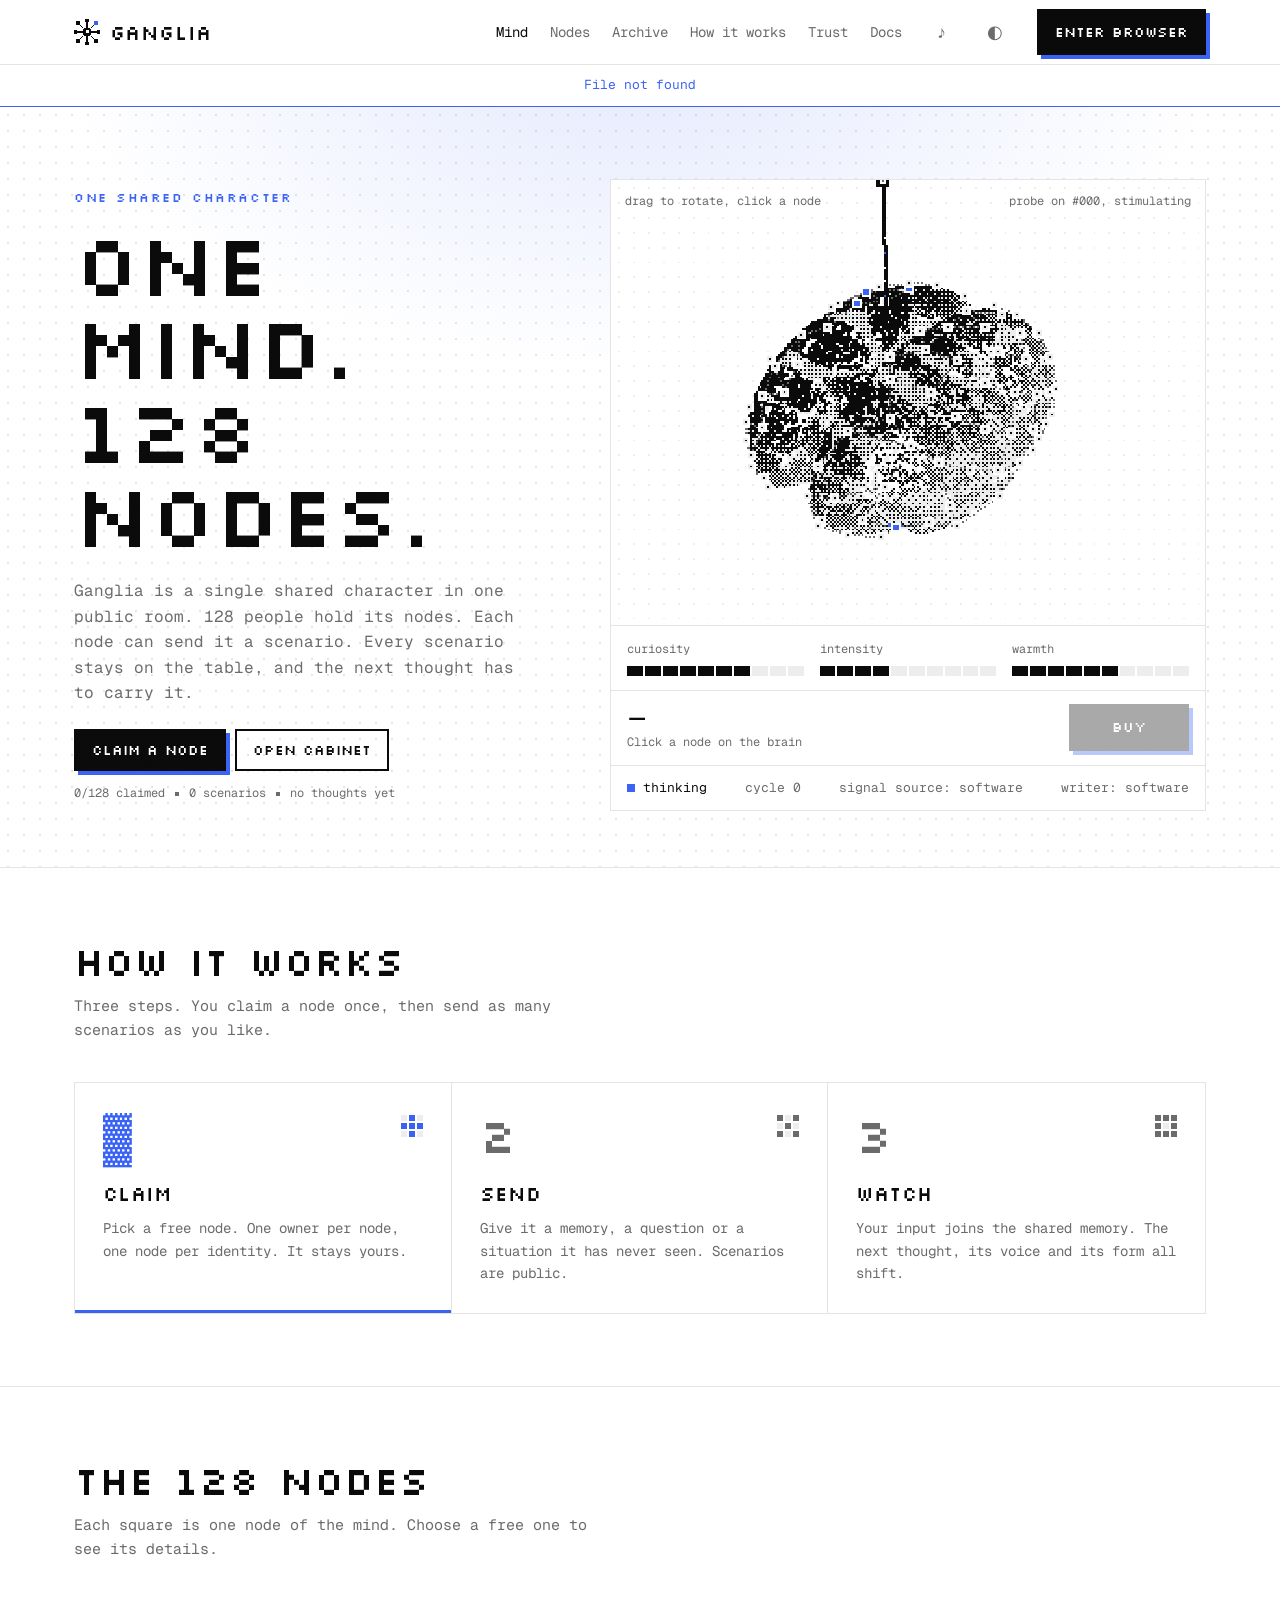
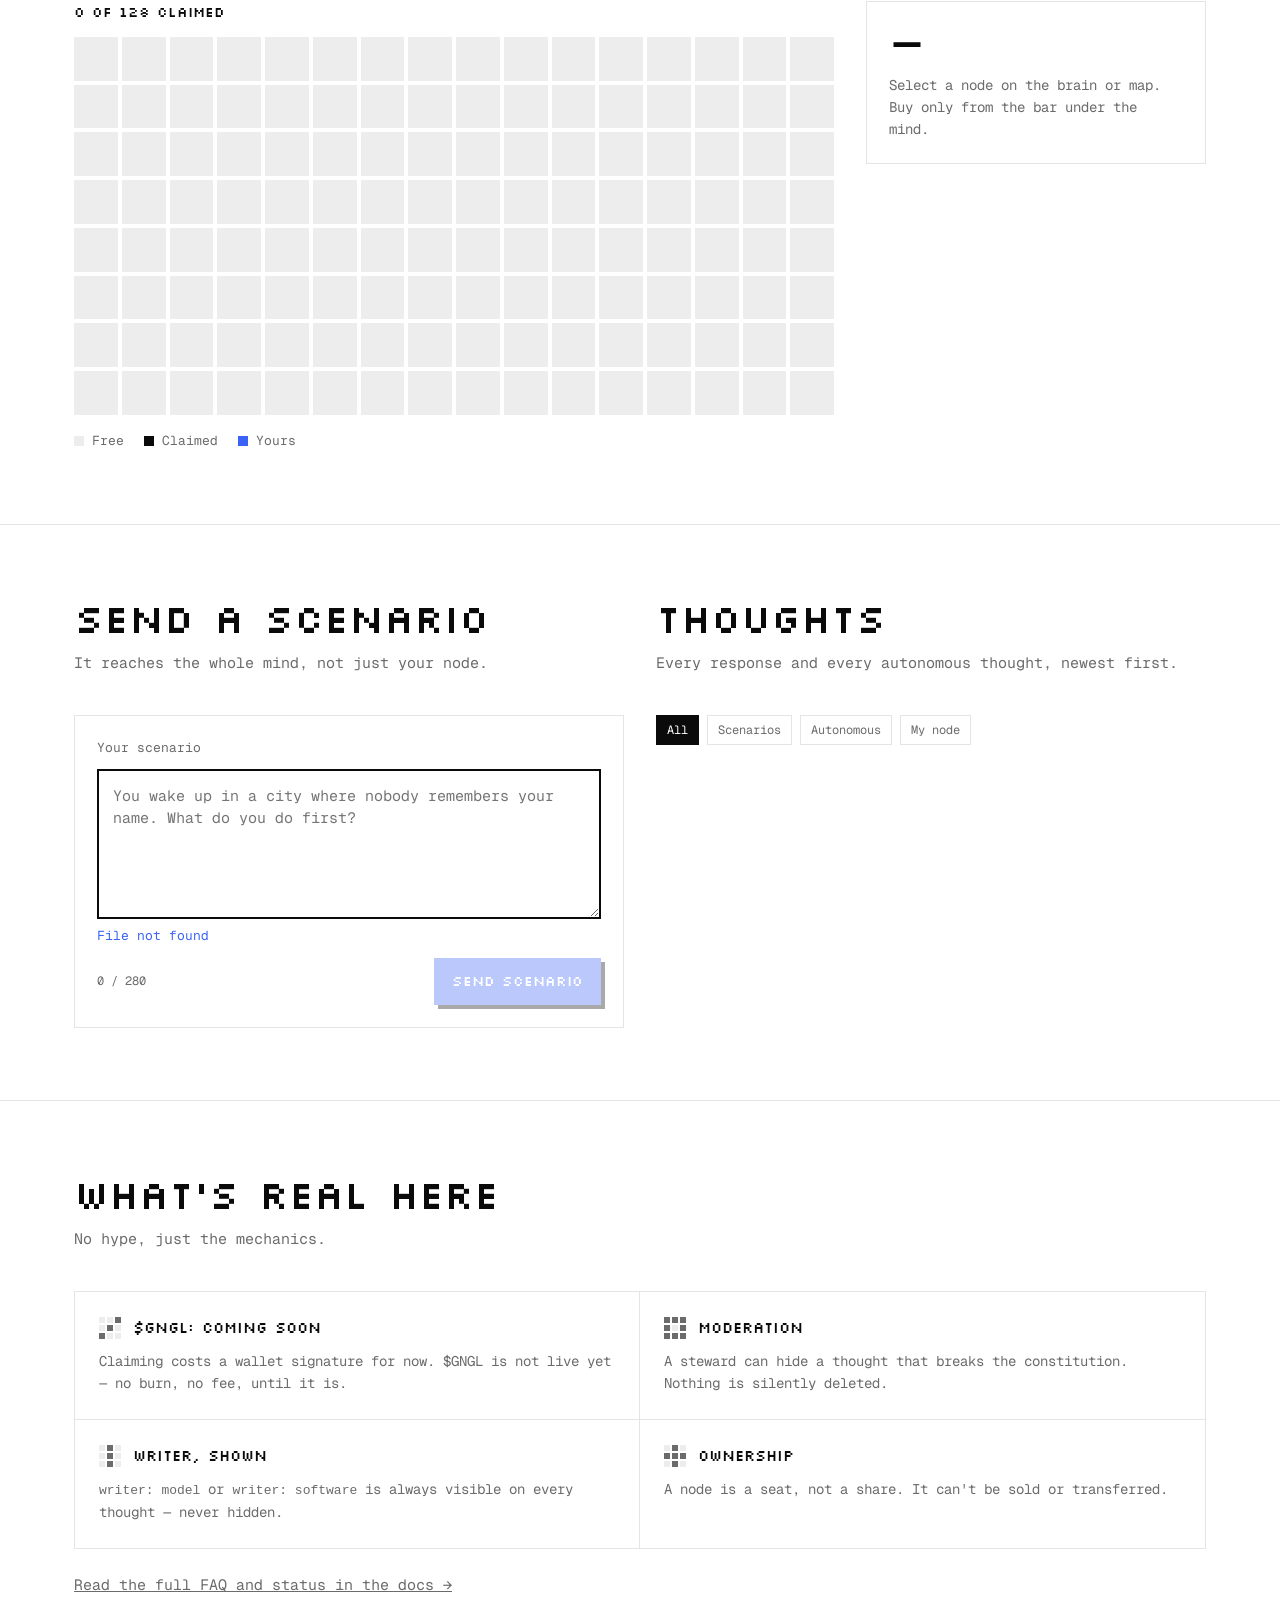
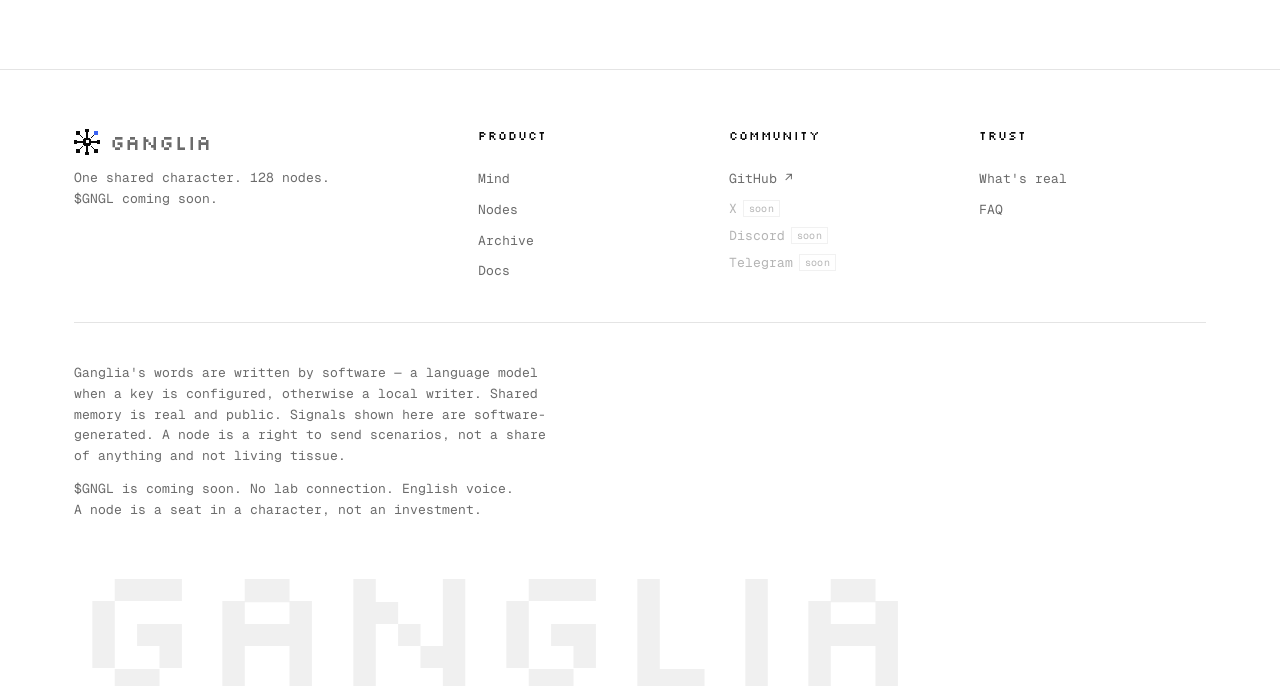
==== index.html @ b1895d4f "Keep header pinned always, punchier Matrix-style nav hover, premium finishing touches - Header no lo" ====
<!doctype html>
<html lang="en">
<head>
<meta charset="utf-8">
<meta name="viewport" content="width=device-width,initial-scale=1">
<title>Ganglia — one mind, 128 nodes</title>
<meta name="description" content="Ganglia is a single shared digital character. 128 people hold its nodes. Claim one, send a scenario, watch the mind respond.">
<meta property="og:title" content="Ganglia — one mind, 128 nodes">
<meta property="og:description" content="A single shared digital character. 128 people hold its nodes. Claim one, send a scenario, watch the mind respond.">
<meta property="og:type" content="website">
<meta property="og:url" content="https://ganglia-navy.vercel.app/">
<meta property="og:image" content="https://ganglia-navy.vercel.app/assets/og-image.png">
<meta name="twitter:card" content="summary_large_image">
<meta name="twitter:title" content="Ganglia — one mind, 128 nodes">
<meta name="twitter:description" content="A single shared digital character. 128 people hold its nodes.">
<meta name="twitter:image" content="https://ganglia-navy.vercel.app/assets/og-image.png">
<link rel="preconnect" href="https://fonts.googleapis.com">
<link href="https://fonts.googleapis.com/css2?family=Silkscreen:wght@400;700&family=Geist+Mono:wght@400;500&display=swap" rel="stylesheet">
<link rel="stylesheet" href="css/styles.css">
</head>
<body>

<header>
  <div class="wrap bar">
    <a class="brand" href="#top" aria-label="Ganglia home"><svg id="logo" viewBox="0 0 23 23" shape-rendering="crispEdges"></svg>ganglia</a>
    <nav aria-label="Main">
      <a href="#mind">Mind</a><a href="#nodes">Nodes</a><a href="#archive">Archive</a><a href="#about">How it works</a><a href="#trust">Trust</a><a href="/docs.html">Docs</a>
    </nav>
    <button class="theme" id="sound" aria-label="Toggle sound" aria-pressed="true" title="Sound: ambient pad + short blips">♪</button>
    <button class="theme" id="theme" aria-label="Toggle colour theme">◐</button>
    <div class="auth" id="auth">
      <button class="btn ghost" id="leave" hidden type="button">Leave</button>
      <a class="btn ghost" id="profile" href="/me.html" hidden>Cabinet</a>
      <button class="btn" id="connect" type="button">Enter browser</button>
    </div>
  </div>
  <div class="readprog" aria-hidden="true"><i id="readprogbar"></i></div>
</header>
<p class="flash" id="flash" hidden></p>

<main id="top">
  <div class="ground">
  <div class="wrap hero" id="mind">
    <div>
      <p class="kicker">one shared character</p>
      <h1>One mind.<br>128 nodes.</h1>
      <p class="lede">Ganglia is a single shared character in one public room. <b>128 people hold its nodes.</b> Each node can send it a scenario. Every scenario stays on the table, and the next thought has to carry it.</p>
      <div class="cta">
        <a class="btn" href="#nodes" style="text-decoration:none" id="ctaClaim">Claim a node</a>
        <a class="btn ghost" href="/me.html" style="text-decoration:none">Open cabinet</a>
      </div>
      <p class="livebar" id="livebar">
        <span id="lb-claimed">0/128 claimed</span><i class="dot"></i><span id="lb-scn">0 scenarios</span><i class="dot"></i><span id="lb-last">no thoughts yet</span>
      </p>
    </div>
    <div class="mind">
      <canvas id="mindcv" tabindex="0" aria-label="Rotatable pixel brain with 128 nodes. Drag or use arrow keys to rotate, click a node to send the probe."></canvas>
      <div class="hud"><span>drag to rotate, click a node</span><span id="hudprobe">probe parked</span></div>
      <div id="hudtip" hidden></div>
      <div id="lotcard" class="lotcard" hidden aria-hidden="true">
        <div class="lotcard-id">#000</div>
        <div class="lotcard-meta">free</div>
        <div class="lotcard-price">—</div>
      </div>
      <div class="states" id="states"></div>
      <div class="lotbuy" id="lotbuy">
        <div class="lotbuy-info">
          <strong id="lotbuy-id">—</strong>
          <span id="lotbuy-meta">Click a node on the brain</span>
        </div>
        <div class="lotbuy-price" id="lotbuy-price"></div>
        <button class="btn" id="lotbuy-btn" type="button" disabled>Buy</button>
      </div>
      <div class="mind-foot">
        <span class="live"><i></i><span id="status">thinking</span></span>
        <span>cycle <span id="cycle">0</span></span>
        <span id="sig">signal source: software</span>
        <span id="writer">writer: software</span>
      </div>
    </div>
  </div>
  </div>

  <section id="about">
    <div class="wrap">
      <h2>How it works</h2>
      <p class="sub">Three steps. You claim a node once, then send as many scenarios as you like.</p>
      <div class="ritual">
        <div class="step">
          <div class="step-top"><div class="n">1</div>
            <div class="nodemark" aria-hidden="true"><i></i><i class="on"></i><i></i><i class="on"></i><i class="on"></i><i class="on"></i><i></i><i class="on"></i><i></i></div>
          </div>
          <h3>Claim</h3><p>Pick a free node. One owner per node, one node per identity. It stays yours.</p>
        </div>
        <div class="step">
          <div class="step-top"><div class="n">2</div>
            <div class="nodemark" aria-hidden="true"><i class="on"></i><i></i><i class="on"></i><i></i><i class="on"></i><i></i><i class="on"></i><i></i><i class="on"></i></div>
          </div>
          <h3>Send</h3><p>Give it a memory, a question or a situation it has never seen. Scenarios are public.</p>
        </div>
        <div class="step">
          <div class="step-top"><div class="n">3</div>
            <div class="nodemark" aria-hidden="true"><i class="on"></i><i class="on"></i><i class="on"></i><i class="on"></i><i></i><i class="on"></i><i class="on"></i><i class="on"></i><i class="on"></i></div>
          </div>
          <h3>Watch</h3><p>Your input joins the shared memory. The next thought, its voice and its form all shift.</p>
        </div>
      </div>
    </div>
  </section>

  <section id="nodes">
    <div class="wrap">
      <h2>The 128 nodes</h2>
      <p class="sub">Each square is one node of the mind. Choose a free one to see its details.</p>
      <div class="nodes">
        <div>
          <div class="count" id="count"></div>
          <div class="gridwrap"><div class="grid" id="grid" role="grid" aria-label="Node map"></div></div>
          <div class="legend"><span><i></i>Free</span><span class="c"><i></i>Claimed</span><span class="y"><i></i>Yours</span></div>
        </div>
        <aside class="panel" id="panel" aria-live="polite"></aside>
      </div>
    </div>
  </section>

  <section id="archive">
    <div class="wrap two">
      <div>
        <h2>Send a scenario</h2>
        <p class="sub">It reaches the whole mind, not just your node.</p>
        <div class="composer">
          <p class="err" id="modelwarn" hidden></p>
          <label for="scn">Your scenario</label>
          <textarea id="scn" maxlength="280" placeholder="You wake up in a city where nobody remembers your name. What do you do first?" disabled></textarea>
          <p class="err" id="err" hidden></p>
          <div class="row"><span class="chars" id="chars">0 / 280</span><button class="btn acc" id="send" disabled>Send scenario</button></div>
        </div>
      </div>
      <div>
        <h2>Thoughts</h2>
        <p class="sub">Every response and every autonomous thought, newest first.</p>
        <div class="feedfilters" id="feedfilters">
          <button type="button" class="chip active" data-filter="all">All</button>
          <button type="button" class="chip" data-filter="scenario">Scenarios</button>
          <button type="button" class="chip" data-filter="autonomous">Autonomous</button>
          <button type="button" class="chip" data-filter="mine">My node</button>
        </div>
        <div class="feed" id="feed"></div>
      </div>
    </div>
  </section>

  <section id="trust">
    <div class="wrap">
      <h2>What's real here</h2>
      <p class="sub">No hype, just the mechanics.</p>
      <div class="trust-grid">
        <div class="trust-card">
          <div class="card-top"><div class="nodemark" aria-hidden="true"><i></i><i></i><i class="on"></i><i></i><i class="on"></i><i></i><i class="on"></i><i></i><i></i></div><h3>$GNGL: coming soon</h3></div>
          <p>Claiming costs a wallet signature for now. $GNGL is not live yet — no burn, no fee, until it is.</p>
        </div>
        <div class="trust-card">
          <div class="card-top"><div class="nodemark" aria-hidden="true"><i class="on"></i><i class="on"></i><i class="on"></i><i class="on"></i><i></i><i class="on"></i><i class="on"></i><i class="on"></i><i class="on"></i></div><h3>Moderation</h3></div>
          <p>A steward can hide a thought that breaks the constitution. Nothing is silently deleted.</p>
        </div>
        <div class="trust-card">
          <div class="card-top"><div class="nodemark" aria-hidden="true"><i></i><i class="on"></i><i></i><i></i><i class="on"></i><i></i><i></i><i class="on"></i><i></i></div><h3>Writer, shown</h3></div>
          <p><code>writer: model</code> or <code>writer: software</code> is always visible on every thought — never hidden.</p>
        </div>
        <div class="trust-card">
          <div class="card-top"><div class="nodemark" aria-hidden="true"><i></i><i class="on"></i><i></i><i class="on"></i><i class="on"></i><i class="on"></i><i></i><i class="on"></i><i></i></div><h3>Ownership</h3></div>
          <p>A node is a seat, not a share. It can't be sold or transferred.</p>
        </div>
      </div>
      <p class="sub" style="margin:24px 0 0"><a href="docs.html#faq">Read the full FAQ and status in the docs →</a></p>
    </div>
  </section>
</main>

<div class="sheet" id="sharesheet" hidden>
  <div class="sheet-card" role="dialog" aria-labelledby="sharetitle">
    <button type="button" class="wallet-x" id="sharex" aria-label="Close">×</button>
    <p class="kicker">node claimed</p>
    <h2 id="sharetitle" class="wallet-h">share your <span>node</span></h2>
    <canvas id="sharecanvas" width="1200" height="630" style="width:100%;height:auto;border:1px solid var(--line);image-rendering:pixelated;margin:14px 0"></canvas>
    <div class="row">
      <button type="button" class="btn ghost" id="sharedownload">Download</button>
      <a class="btn acc" id="sharepost" href="#" target="_blank" rel="noopener" style="text-decoration:none">Post on X</a>
    </div>
  </div>
</div>

<footer>
  <div class="wrap">
    <div class="foot-top">
      <div class="foot-brand">
        <a class="brand" href="#top" aria-label="Ganglia home"><svg class="footlogo pixellogo" viewBox="0 0 23 23" shape-rendering="crispEdges"></svg>ganglia</a>
        <p class="foot-tag">One shared character. 128 nodes. $GNGL coming soon.</p>
      </div>
      <div class="foot-cols">
        <div class="foot-col">
          <p class="foot-h">Product</p>
          <a href="#mind">Mind</a>
          <a href="#nodes">Nodes</a>
          <a href="#archive">Archive</a>
          <a href="/docs.html">Docs</a>
        </div>
        <div class="foot-col">
          <p class="foot-h">Community</p>
          <a href="https://github.com/chevdev1/Ganglia-" target="_blank" rel="noopener">GitHub ↗</a>
          <button type="button" class="soc-soon" disabled aria-label="X, not live yet">X<i>soon</i></button>
          <button type="button" class="soc-soon" disabled aria-label="Discord, not live yet">Discord<i>soon</i></button>
          <button type="button" class="soc-soon" disabled aria-label="Telegram, not live yet">Telegram<i>soon</i></button>
        </div>
        <div class="foot-col">
          <p class="foot-h">Trust</p>
          <a href="#trust">What's real</a>
          <a href="/docs.html#faq">FAQ</a>
        </div>
      </div>
    </div>
    <p>Ganglia's words are written by software — a language model when a key is configured, otherwise a local writer. Shared memory is real and public. Signals shown here are software-generated. A node is a right to send scenarios, not a share of anything and not living tissue.</p>
    <p>$GNGL is coming soon. No lab connection. English voice.<br>A node is a seat in a character, not an investment.</p>
    <div class="foot-wordmark" aria-hidden="true">GANGLIA</div>
  </div>
</footer>

<script src="js/core.js"></script>
<script src="js/motion.js"></script>
<script src="js/wallet.js"></script>
<script src="js/brain.js"></script>
<script src="js/app.js"></script>
<script>
/* hero reveal: signature entrance, runs once per load, skipped under reduced motion */
if (!reduce) {
  const heroH1 = document.querySelector('.hero h1');
  const heroLede = document.querySelector('.hero .lede');
  const heroCta = document.querySelectorAll('.hero .cta .btn');
  const heroMind = document.querySelector('.mind');
  heroCta.forEach(b=>{
    b.style.opacity='0'; b.style.transform='translateY(8px)';
    b.style.transition=`opacity var(--d-3) var(--ease-out), transform var(--d-3) var(--ease-out)`;
  });
  if (heroMind) ditherReveal(heroMind);
  if (heroH1) scramble(heroH1).then(()=> heroLede ? lineReveal(heroLede) : null).then(()=>{
    heroCta.forEach((b,i)=> setTimeout(()=>{ b.style.opacity='1'; b.style.transform='translateY(0)'; }, i*90));
  });

  /* secondary sections: reveal once at ~22% visibility, staggered, never on scroll back up */
  document.querySelectorAll('.ritual .step').forEach((el,i)=>{
    el.style.opacity='0'; el.style.transform='translateY(10px)';
    el.style.transition=`opacity var(--d-3) var(--ease-out), transform var(--d-3) var(--ease-out)`;
    el.style.transitionDelay=(i*100)+'ms';
  });
  const ritual = document.querySelector('.ritual');
  if (ritual) onEnterView(ritual, ()=>{
    const steps=[...ritual.querySelectorAll('.step')];
    steps.forEach(el=>{ el.style.opacity='1'; el.style.transform='translateY(0)'; });
    /* guided highlight sweep: 1 -> 2 -> 3, once, so the process reads as a sequence
       before plain :hover takes over for the rest of the visit */
    setTimeout(()=>{
      let i=0;
      (function sweep(){
        if (i>=steps.length) return;
        steps.forEach(s=>s.classList.remove('active'));
        steps[i].classList.add('active');
        const num=steps[i].querySelector('.n');
        if (num) scramble(num, {duration:220});
        i++;
        setTimeout(sweep, 650);
      })();
      setTimeout(()=>steps.forEach(s=>s.classList.remove('active')), steps.length*650+200);
    }, steps.length*100 + 480);
  });

  const ctaClaim = document.getElementById('ctaClaim');
  if (ctaClaim) magnetic(ctaClaim, {max:5});

  const trustItems = document.querySelectorAll('#trust .trust-card');
  trustItems.forEach((el,i)=>{
    el.style.opacity='0'; el.style.transform='translateY(10px)';
    el.style.transition=`opacity var(--d-3) var(--ease-out), transform var(--d-3) var(--ease-out)`;
    el.style.transitionDelay=(i*90)+'ms';
  });
  const trustSection = document.getElementById('trust');
  if (trustSection) onEnterView(trustSection, ()=>{
    trustItems.forEach(el=>{ el.style.opacity='1'; el.style.transform='translateY(0)'; });
  });

  const footCols = document.querySelectorAll('.foot-col');
  footCols.forEach((el,i)=>{
    el.style.opacity='0'; el.style.transform='translateY(8px)';
    el.style.transition=`opacity var(--d-3) var(--ease-out), transform var(--d-3) var(--ease-out)`;
    el.style.transitionDelay=(i*80)+'ms';
  });
  const footTop = document.querySelector('.foot-top');
  if (footTop) onEnterView(footTop, ()=>{
    footCols.forEach(el=>{ el.style.opacity='1'; el.style.transform='translateY(0)'; });
  }, {threshold:0.1});
}

/* header: always stays pinned at top; only the reading-progress bar tracks scroll */
(function(){
  const bar = document.getElementById('readprogbar');
  let ticking = false;
  function update(){
    const y = window.scrollY;
    const doc = document.documentElement;
    const max = doc.scrollHeight - doc.clientHeight;
    if (bar) bar.style.width = max>0 ? Math.min(100, (y/max)*100)+'%' : '0%';
    ticking = false;
  }
  addEventListener('scroll', ()=>{ if(!ticking){ requestAnimationFrame(update); ticking=true; } }, {passive:true});
  update();
})();

/* active nav link tracks the section currently in view */
(function(){
  const links = [...document.querySelectorAll('nav a[href^="#"]')];
  if (!links.length) return;
  const targets = links.map(a=>document.querySelector(a.getAttribute('href'))).filter(Boolean);
  if (!targets.length) return;
  const io = new IntersectionObserver(entries=>{
    entries.forEach(entry=>{
      const link = links[targets.indexOf(entry.target)];
      if (!link) return;
      if (entry.isIntersecting) links.forEach(l=>l.classList.toggle('active', l===link));
    });
  }, {rootMargin:'-40% 0px -50% 0px', threshold:0});
  targets.forEach(t=>io.observe(t));
})();

/* nav links "decode" on hover like falling Matrix code, desktop only */
(function(){
  if (reduce || matchMedia('(hover: none)').matches) return;
  let busy=new WeakSet();
  document.querySelectorAll('nav a').forEach(a=>{
    a.addEventListener('mouseenter', ()=>{
      if (busy.has(a)) return;
      busy.add(a);
      a.classList.add('decoding');
      scramble(a, {duration:520, charset:'アカサタナハマヤラワ0123456789'}).then(()=>{
        busy.delete(a);
        a.classList.remove('decoding');
      });
    });
  });
})();

/* animated favicon: a node blinks on the pixel mark */
(function(){
  const link=document.createElement('link');
  link.rel='icon'; link.type='image/png';
  document.head.appendChild(link);
  const cv=document.createElement('canvas'); cv.width=16; cv.height=16;
  const ctx=cv.getContext('2d');
  let on=true;
  function draw(){
    ctx.clearRect(0,0,16,16);
    ctx.fillStyle='#0A0A0A'; ctx.fillRect(0,0,16,16);
    ctx.fillStyle=on?'#4D7CFF':'#7A7A7A';
    [[6,4],[9,4],[7,6],[6,9],[9,9],[7,7]].forEach(([x,y])=>ctx.fillRect(x,y,2,2));
    link.href=cv.toDataURL('image/png');
  }
  draw();
  if (!reduce) setInterval(()=>{ on=!on; draw(); }, 900);
})();

/* tab title changes while the page is hidden */
(function(){
  const orig=document.title;
  document.addEventListener('visibilitychange', ()=>{
    document.title = document.hidden ? 'the mind is waiting…' : orig;
  });
})();

/* keyboard shortcuts: ? cheatsheet, / focus composer, t toggle theme, "128" wakes every node */
(function(){
  function buildCheatsheet(){
    let sheet=document.getElementById('cheatsheet');
    if (sheet) return sheet;
    sheet=document.createElement('div');
    sheet.className='sheet'; sheet.id='cheatsheet'; sheet.hidden=true;
    sheet.innerHTML=`<div class="sheet-card" role="dialog" aria-label="Keyboard shortcuts">
      <button type="button" class="wallet-x" id="cheatx" aria-label="Close">×</button>
      <p class="kicker">shortcuts</p>
      <h2 class="wallet-h">keyboard <span>map</span></h2>
      <dl class="glossary" style="margin-top:14px">
        <div><dt>?</dt><dd>Toggle this cheatsheet</dd></div>
        <div><dt>/</dt><dd>Focus the scenario composer</dd></div>
        <div><dt>t</dt><dd>Toggle light / dark theme</dd></div>
      </dl>
    </div>`;
    document.body.appendChild(sheet);
    const close=()=>{ sheet.hidden=true; };
    sheet.addEventListener('click', e=>{ if (e.target===sheet) close(); });
    document.getElementById('cheatx').onclick=close;
    return sheet;
  }
  let numBuf='';
  document.addEventListener('keydown', e=>{
    const tag=(e.target.tagName||'').toLowerCase();
    const typing = tag==='input'||tag==='textarea';
    if (!typing && e.key==='?'){
      e.preventDefault();
      const sheet=buildCheatsheet();
      sheet.hidden=!sheet.hidden;
    } else if (!typing && e.key==='/'){
      e.preventDefault();
      const scnEl=document.getElementById('scn');
      if (scnEl && !scnEl.disabled) scnEl.focus();
    } else if (!typing && (e.key==='t'||e.key==='T')){
      document.getElementById('theme')?.click();
    }
    if (!typing && /^[0-9]$/.test(e.key)){
      numBuf=(numBuf+e.key).slice(-3);
      if (numBuf==='128' && window.brain){ brain.ripple(); setTimeout(()=>brain.ripple(),150); }
    }
  });
})();

/* pixel cursor over the brain and the node grid, desktop only */
(function(){
  if (matchMedia('(hover: none)').matches) return;
  const cur=document.createElement('div');
  cur.className='pxcursor';
  document.body.appendChild(cur);
  const zones=[document.querySelector('.mind canvas'), document.querySelector('.grid')].filter(Boolean);
  let active=false;
  const show=()=>{ if(!active){ active=true; cur.style.display='block'; document.body.classList.add('pxcursor-on'); } };
  const hide=()=>{ if(active){ active=false; cur.style.display='none'; document.body.classList.remove('pxcursor-on'); } };
  zones.forEach(z=>{ z.addEventListener('mouseenter', show); z.addEventListener('mouseleave', hide); });
  addEventListener('mousemove', e=>{
    if(!active) return;
    cur.style.left=e.clientX+'px';
    cur.style.top=e.clientY+'px';
  });
})();

/* idle mode: after 60s of no input, the brain dreams on its own until the user moves again */
if (!reduce) {
  let idleTimer=null, idleInterval=null;
  function resetIdle(){
    if (idleInterval){ clearInterval(idleInterval); idleInterval=null; }
    clearTimeout(idleTimer);
    idleTimer=setTimeout(()=>{
      idleInterval=setInterval(()=>{ if (window.brain) brain.ripple(); }, 4500);
    }, 60000);
  }
  ['mousemove','keydown','touchstart','wheel'].forEach(ev=>addEventListener(ev, resetIdle, {passive:true}));
  resetIdle();
}

console.log('%c128 nodes. one mind.', 'font-family:monospace;font-size:14px;color:#4D7CFF');
console.log('read the docs: /docs.html');
</script>
</body>
</html>
---- css/styles.css ----
:root{
  --bg:#FFFFFF; --fg:#0A0A0A; --dim:#6B6B6B; --line:#E4E4E4; --cell:#EDEDED; --claimed:#0A0A0A; --acc:#3A63F5; --acc-ink:#FFFFFF;
  --px:"Silkscreen", "Courier New", monospace; --mono:"Geist Mono", ui-monospace, "SFMono-Regular", Menlo, monospace;

  /* motion system: steps for state changes, smooth curves for space (see docs §5) */
  --ease-out: cubic-bezier(.16,1,.3,1);
  --ease-in-out: cubic-bezier(.65,0,.35,1);
  --ease-snap: cubic-bezier(.2,0,0,1);
  --d-1: 120ms;
  --d-2: 240ms;
  --d-3: 480ms;
  --d-4: 900ms;
  --steps-ui: steps(4, end);
  --steps-reveal: steps(12, end);
}
@media (prefers-color-scheme: dark){
  :root:not([data-theme="light"]){--bg:#000000; --fg:#F2F2F2; --dim:#7A7A7A; --line:#1F1F1F; --cell:#161616; --claimed:#F2F2F2; --acc:#4D7CFF; --acc-ink:#000000;}
}
:root[data-theme="dark"]{--bg:#000000; --fg:#F2F2F2; --dim:#7A7A7A; --line:#1F1F1F; --cell:#161616; --claimed:#F2F2F2; --acc:#4D7CFF; --acc-ink:#000000;}

*{box-sizing:border-box}
html,body{margin:0}
@media (prefers-reduced-motion: no-preference){ html{scroll-behavior:smooth} }
body{background:var(--bg);color:var(--fg);font:15px/1.6 var(--mono);-webkit-font-smoothing:antialiased;overflow-x:hidden;position:relative}
/* faint film-grain texture over the whole page: cheap, tasteful depth on flat pixel-black */
body::after{
  content:"";position:fixed;inset:0;z-index:5;pointer-events:none;opacity:.035;mix-blend-mode:overlay;
  background-repeat:repeat;background-size:140px 140px;
  background-image:url("data:image/svg+xml,%3Csvg%20xmlns='http://www.w3.org/2000/svg'%20width='120'%20height='120'%3E%3Cfilter%20id='n'%3E%3CfeTurbulence%20type='fractalNoise'%20baseFrequency='0.9'%20numOctaves='2'%20stitchTiles='stitch'/%3E%3C/filter%3E%3Crect%20width='100%25'%20height='100%25'%20filter='url(%23n)'/%3E%3C/svg%3E");
}
img,svg,canvas{max-width:100%;display:block}
a{color:inherit}
button{font:inherit;color:inherit;cursor:pointer}
:focus-visible{outline:2px solid var(--acc);outline-offset:2px}
.wrap{max-width:1180px;margin:0 auto;padding:0 24px}

/* dotted pixel ground */
.ground{position:relative;background-image:radial-gradient(var(--line) 1px,transparent 1.2px);background-size:16px 16px}
@supports (color: color-mix(in srgb, red, blue)){
  .ground::before{
    content:"";position:absolute;inset:0;pointer-events:none;z-index:0;
    background:radial-gradient(ellipse 900px 500px at 50% -8%, color-mix(in srgb, var(--acc) 14%, transparent), transparent 65%);
  }
  .ground>*{position:relative;z-index:1}
}

/* header */
header{position:sticky;top:0;z-index:10;background:var(--bg);border-bottom:1px solid var(--line)}
.readprog{position:absolute;left:0;right:0;bottom:-1px;height:2px;background:transparent}
.readprog i{display:block;height:100%;width:0%;background:var(--acc);transition:width .1s linear}
.bar{display:flex;align-items:center;gap:28px;height:64px}
.brand{display:flex;align-items:center;gap:10px;text-decoration:none;font-family:var(--px);font-size:20px;letter-spacing:.02em}
.brand svg{width:26px;height:26px;image-rendering:pixelated}
nav{display:flex;gap:22px;margin-left:auto}
nav a{text-decoration:none;color:var(--dim);font-size:14px;transition:color var(--d-2) var(--ease-out),text-shadow var(--d-2) var(--ease-out)}
nav a:hover{color:var(--fg)}
nav a.active{color:var(--fg)}
nav a.decoding{color:var(--acc);text-shadow:0 0 8px color-mix(in srgb, var(--acc) 55%, transparent)}
.btn{font-family:var(--px);font-size:14px;border:0;padding:12px 18px;background:var(--fg);color:var(--bg);box-shadow:4px 4px 0 var(--acc);transition:transform .08s, box-shadow .08s}
.btn:hover{transform:translate(-1px,-1px);box-shadow:5px 5px 0 var(--acc)}
.btn:active{transform:translate(3px,3px);box-shadow:1px 1px 0 var(--acc)}
.btn.ghost{background:transparent;color:var(--fg);box-shadow:inset 0 0 0 2px var(--fg)}
.btn.ghost:hover{box-shadow:inset 0 0 0 2px var(--acc);color:var(--acc);transform:none}
.btn.acc{background:var(--acc);color:var(--acc-ink);box-shadow:4px 4px 0 var(--fg)}
.btn:disabled{opacity:.35;cursor:not-allowed;transform:none}
.theme{background:none;border:0;padding:6px;color:var(--dim);font-size:18px;line-height:1;opacity:1;transition:opacity var(--d-1) var(--ease-out)}
.theme:hover{color:var(--fg)}
.theme[aria-pressed="false"]{opacity:.5}

/* pixel cursor over the brain / node grid, desktop only */
.pxcursor{position:fixed;width:10px;height:10px;background:var(--acc);pointer-events:none;z-index:70;display:none;transform:translate(-50%,-50%)}
.pxcursor::before{content:"";position:absolute;inset:-5px;border:2px solid var(--acc);opacity:.45}
body.pxcursor-on .mind canvas,body.pxcursor-on .grid{cursor:none}
.auth{display:flex;align-items:center;gap:10px;flex-shrink:0}
.auth .btn{text-decoration:none}
.auth a#profile{cursor:pointer}
.auth span#profile{cursor:default}
.flash{margin:0;padding:10px 24px;border-bottom:1px solid var(--acc);color:var(--acc);font-size:13px;text-align:center;background:var(--bg)}
.flash.note{color:var(--dim);border-bottom-color:var(--line)}

/* hero */
.hero{display:grid;grid-template-columns:.9fr 1.1fr;gap:48px;align-items:center;padding:72px 24px 56px}
h1{font-family:var(--px);font-weight:400;font-size:clamp(44px,7vw,88px);line-height:.95;margin:0 0 24px;letter-spacing:-.01em}
.lede{max-width:46ch;color:var(--dim);margin:0 0 32px;font-size:16px}
.lede b{color:var(--fg);font-weight:500}
.livebar{display:flex;align-items:center;gap:10px;margin:22px 0 0;font-size:12px;color:var(--dim);font-family:var(--mono)}
.livebar .dot{width:4px;height:4px;background:var(--dim);flex:none}
.wallet-sheet{position:fixed;inset:0;z-index:40;background:rgba(0,0,0,.55);display:flex;align-items:center;justify-content:center;padding:24px}
.wallet-sheet[hidden]{display:none!important}
.wallet-sheet-card{position:relative;background:var(--bg);border:1px solid var(--fg);box-shadow:8px 8px 0 var(--acc);padding:28px 24px 22px;width:min(440px,100%)}
.wallet-void .wallet-h{font-family:var(--px);font-weight:400;font-size:clamp(28px,5vw,36px);line-height:1;margin:0 0 12px}
.wallet-void .wallet-h span{color:var(--acc)}
.wallet-tip{margin:0 0 18px;color:var(--dim);font-size:13px;line-height:1.45}
.wallet-status{border:1px solid var(--line);padding:16px 18px;margin-bottom:16px}
.wallet-status-row{display:flex;gap:8px;align-items:center;font-size:11px;text-transform:uppercase;letter-spacing:.1em;color:var(--dim);margin-bottom:8px}
.wallet-status-big{font-family:var(--px);font-size:28px;margin:0 0 8px;color:var(--acc)}
.wallet-x{position:absolute;top:10px;right:12px;background:none;border:0;font-size:22px;color:var(--dim);line-height:1}
.wallet-list{display:flex;flex-direction:column;gap:10px;margin-bottom:10px}
.wallet-opt{width:100%;text-align:left}
.wallet-primary{padding-top:16px;padding-bottom:16px}
.wallet-opt-title{display:block;font-family:var(--px);font-size:14px;letter-spacing:.06em;text-transform:uppercase}
.wallet-opt-sub{display:block;margin-top:4px;font-size:12px;opacity:.75;font-family:var(--mono);text-transform:none;letter-spacing:0}
.wallet-hint{margin:8px 0 0;color:var(--dim);font-size:12px;line-height:1.45}
.wallet-hint a{color:var(--acc)}
.wallet-hint code{font-size:11px}
.mind{position:relative;border:1px solid var(--line);background:var(--bg)}
.mind canvas{width:100%;height:auto;aspect-ratio:4/3;image-rendering:pixelated;cursor:grab;touch-action:none}
.hud{position:absolute;left:14px;right:14px;top:12px;display:flex;justify-content:space-between;gap:12px;font-size:12px;color:var(--dim);pointer-events:none}
#hudtip{position:absolute;left:14px;top:34px;font-size:12px;background:var(--fg);color:var(--bg);padding:2px 8px;pointer-events:none;white-space:pre}
.mind-foot{display:flex;justify-content:space-between;gap:12px;flex-wrap:wrap;border-top:1px solid var(--line);padding:12px 16px;font-size:13px;color:var(--dim)}
.lotcard{position:absolute;z-index:4;width:78px;border:1px solid var(--fg);background:var(--bg);pointer-events:none;padding:6px;transform:translate(-50%,-110%);box-shadow:0 0 0 1px var(--bg)}
.lotcard-id{font-family:var(--px);font-size:12px;letter-spacing:.04em}
.lotcard-meta{font-size:10px;color:var(--dim);margin-top:2px;text-transform:uppercase}
.lotcard-price{margin-top:6px;padding-top:4px;border-top:1px solid var(--line);font-family:var(--px);font-size:11px;color:var(--acc)}
.lotbuy{display:flex;align-items:center;gap:12px;flex-wrap:wrap;border-top:1px solid var(--line);padding:12px 16px;background:var(--bg)}
.lotbuy-info{flex:1;min-width:140px}
.lotbuy-info strong{display:block;font-family:var(--px);font-size:18px;letter-spacing:.04em}
.lotbuy-info span{display:block;margin-top:2px;font-size:12px;color:var(--dim)}
.lotbuy-price{font-family:var(--px);font-size:14px;color:var(--acc);white-space:nowrap}
.lotbuy .btn{min-width:120px}
.live{display:inline-flex;align-items:center;gap:8px;color:var(--fg)}
.live i{width:8px;height:8px;background:var(--acc);animation:blink 1s steps(2) infinite}
@keyframes blink{50%{opacity:0}}
.states{display:grid;grid-template-columns:repeat(3,1fr);gap:16px;padding:14px 16px;border-top:1px solid var(--line)}
.state span{display:block;font-size:12px;color:var(--dim);margin-bottom:6px}
.meter{display:flex;gap:2px}
.meter b{flex:1;height:10px;background:var(--cell)}
.meter b.on{background:var(--fg)}

/* sections */
section{padding:72px 0;border-top:1px solid var(--line);scroll-margin-top:64px}
h2{font-family:var(--px);font-weight:400;font-size:clamp(28px,4vw,40px);line-height:1.05;margin:0 0 12px}
.sub{color:var(--dim);max-width:60ch;margin:0 0 40px}

.ritual{display:grid;grid-template-columns:repeat(3,1fr);gap:0;border:1px solid var(--line)}
.step{padding:28px;border-right:1px solid var(--line);transition:box-shadow var(--d-2) var(--ease-out)}
.step:last-child{border-right:0}
.step:hover,.step.active{box-shadow:inset 0 -3px 0 var(--acc)}
.step-top{display:flex;align-items:flex-start;justify-content:space-between;gap:12px}
.step .n{font-family:var(--px);font-size:48px;line-height:1;color:var(--dim);transition:color var(--d-2) var(--ease-out)}
.step:hover .n,.step.active .n{color:var(--acc)}
.step h3{font-family:var(--px);font-weight:400;font-size:20px;margin:18px 0 8px}
.step p{margin:0;color:var(--dim);font-size:14px}

/* pixel node-cluster mark: a small deterministic 3x3 identicon-style glyph, reused as a
   decorative "signature" across step/trust cards instead of bespoke icon art */
.nodemark{display:grid;grid-template-columns:repeat(3,6px);grid-template-rows:repeat(3,6px);gap:2px;flex:none;margin-top:4px}
.nodemark i{background:var(--cell)}
.nodemark i.on{background:var(--dim);transition:background var(--d-2) var(--ease-out)}
.step:hover .nodemark i.on,.step.active .nodemark i.on{background:var(--acc)}

/* node grid */
.nodes{display:grid;grid-template-columns:1fr 340px;gap:32px;align-items:start}
.gridwrap{overflow-x:auto}
.grid{display:grid;grid-template-columns:repeat(16,minmax(28px,1fr));gap:4px;min-width:520px}
.cell{aspect-ratio:1;border:0;padding:0;background:var(--cell);position:relative;transition:transform var(--d-1) var(--ease-snap)}
.cell.claimed{background:var(--claimed)}
.cell.yours{background:var(--acc)}
.cell.sel{box-shadow:0 0 0 2px var(--bg),0 0 0 4px var(--acc)}
.cell:hover{outline:2px solid var(--acc);outline-offset:-2px;transform:translateY(-2px)}
.cell.pulse{animation:pulse .5s steps(3)}
@keyframes pulse{0%,100%{filter:none}50%{background:var(--acc)}}
.legend{display:flex;gap:20px;margin-top:16px;font-size:13px;color:var(--dim);flex-wrap:wrap}
.legend i{display:inline-block;width:10px;height:10px;margin-right:8px;vertical-align:-1px;background:var(--cell)}
.legend .c i{background:var(--claimed)} .legend .y i{background:var(--acc)}
.count{font-family:var(--px);font-size:14px;margin-bottom:14px}
.panel{border:1px solid var(--line);padding:22px;position:sticky;top:88px}
.panel .id{font-family:var(--px);font-size:36px;line-height:1;display:flex;align-items:baseline;gap:10px}
.idcopy{font:12px var(--mono);background:transparent;border:1px solid var(--line);color:var(--dim);padding:4px 8px;opacity:.7;transition:opacity var(--d-1) var(--ease-out)}
.idcopy:hover{color:var(--fg);border-color:var(--fg);opacity:1}
.panel dl{display:grid;grid-template-columns:auto 1fr;gap:6px 16px;margin:18px 0 22px;font-size:13px}
.panel dt{color:var(--dim)} .panel dd{margin:0;text-align:right;overflow:hidden;text-overflow:ellipsis}
.panel .note{font-size:12px;color:var(--dim);margin:14px 0 0}
.panel .btn{width:100%}
.claimstep{display:flex;gap:4px;margin:18px 0 0}
.claimstep b{flex:1;height:6px;background:var(--cell)}
.claimstep b.on{background:var(--acc);animation:pulse 1s steps(3) infinite}
.claimstep b.done{background:var(--fg)}

/* generic modal sheet, shared visual language with .wallet-sheet */
.sheet{position:fixed;inset:0;z-index:40;background:rgba(0,0,0,.55);display:flex;align-items:center;justify-content:center;padding:24px}
.sheet[hidden]{display:none!important}
.sheet-card{position:relative;background:var(--bg);border:1px solid var(--fg);box-shadow:8px 8px 0 var(--acc);padding:28px 24px 22px;width:min(560px,100%)}

/* composer + archive */
.two{display:grid;grid-template-columns:1fr 1fr;gap:32px;align-items:start}
.composer{border:1px solid var(--line);padding:22px}
.composer label{display:block;font-size:13px;color:var(--dim);margin-bottom:10px}
textarea{width:100%;min-height:150px;resize:vertical;background:var(--bg);color:var(--fg);border:2px solid var(--fg);padding:14px;font:15px/1.5 var(--mono)}
textarea:focus{outline:none;border-color:var(--acc)}
.warn{display:flex;gap:10px;font-size:13px;color:var(--dim);margin:14px 0 18px}
.warn svg{flex:none;width:14px;height:14px;margin-top:3px}
.err{color:var(--acc);font-size:13px;margin:0 0 12px}
.speak{font:12px var(--mono);background:transparent;border:0;color:var(--dim);padding:0 4px;opacity:.5;transition:opacity var(--d-1) var(--ease-out),color var(--d-1) var(--ease-out)}
.speak:hover{color:var(--acc);opacity:1}
.thought:hover .speak,.speak:focus-visible{opacity:1}
.thought-state{margin-top:10px;font-size:12px;color:var(--dim)}
.row{display:flex;justify-content:space-between;align-items:center;gap:12px}
.chars{font-size:12px;color:var(--dim)}
.locked{font-size:13px;color:var(--dim);border:1px dashed var(--line);padding:16px;margin-bottom:16px}

.feedfilters{display:flex;gap:8px;margin-bottom:14px;flex-wrap:wrap}
.chip{font:12px var(--mono);background:transparent;border:1px solid var(--line);color:var(--dim);padding:6px 10px}
.chip:hover{color:var(--fg);border-color:var(--fg)}
.chip.active{background:var(--fg);color:var(--bg);border-color:var(--fg)}
.feed{display:flex;flex-direction:column;gap:12px;max-height:620px;overflow-y:auto;padding-right:4px}
.thought{border:1px solid var(--line);padding:16px 18px;animation:in .25s steps(4)}
@keyframes in{from{opacity:0;transform:translateY(6px)}}
.meta{display:flex;flex-wrap:wrap;gap:8px;font-size:12px;color:var(--dim);margin-bottom:8px}
.tag{padding:1px 6px;background:var(--cell);color:var(--fg)}
.tag.acc{background:var(--acc);color:var(--acc-ink)}
.thought p{margin:0;font-size:15px}
.thought .scn{color:var(--dim);font-size:13px;margin-bottom:8px;border-left:2px solid var(--acc);padding-left:10px}
.caret::after{content:"";display:inline-block;width:8px;height:15px;background:var(--acc);margin-left:3px;vertical-align:-2px;animation:blink .8s steps(2) infinite}

footer{border-top:1px solid var(--line);padding:56px 0 0;color:var(--dim);font-size:13px;overflow:hidden}
footer p{margin:0 0 12px;max-width:60ch}
.foot-top{display:grid;grid-template-columns:1fr 2fr;gap:40px;margin-bottom:40px;padding-bottom:40px;border-bottom:1px solid var(--line)}
.foot-brand .brand{margin-bottom:10px}
.footlogo{width:26px;height:26px;image-rendering:pixelated}
.foot-tag{max-width:32ch;font-size:13px;color:var(--dim);margin:0}
.foot-cols{display:grid;grid-template-columns:repeat(3,1fr);gap:24px}
.foot-h{font-family:var(--px);font-size:12px;color:var(--fg);letter-spacing:.08em;text-transform:uppercase;margin:0 0 14px}
.foot-col{display:flex;flex-direction:column;gap:10px}
.foot-col a{color:var(--dim);text-decoration:none;font-size:13px;transition:color var(--d-1) var(--ease-out)}
.foot-col a:hover{color:var(--fg)}
.soc-soon{background:none;border:0;padding:0;text-align:left;font:13px var(--mono);color:var(--dim);opacity:.5;cursor:default;display:flex;align-items:center;gap:6px}
.soc-soon i{font-style:normal;font-size:10px;border:1px solid var(--line);padding:1px 5px;letter-spacing:.04em}
.foot-wordmark{font-family:var(--px);font-size:clamp(64px,14vw,180px);line-height:.85;color:var(--fg);opacity:.06;white-space:nowrap;margin:24px -4px -10px;user-select:none;letter-spacing:-.02em}

/* docs page */
.docshero{padding:56px 0 40px}
.docshero h1{font-size:clamp(36px,6vw,56px)}
.docs{display:grid;grid-template-columns:200px 1fr;gap:56px;align-items:start;padding-top:0}
.toc{position:sticky;top:88px;display:flex;flex-direction:column;gap:2px;font-size:13px}
.toc-h{font-family:var(--px);font-size:12px;color:var(--dim);margin:0 0 10px}
.toc a{text-decoration:none;color:var(--dim);padding:6px 0;border-left:2px solid transparent;padding-left:12px}
.toc a:hover{color:var(--fg)}
.toc a.active{color:var(--fg);border-left-color:var(--acc)}
.doc-section{scroll-margin-top:88px}
.doc-section+.doc-section{border-top:1px solid var(--line);margin-top:48px;padding-top:48px}
.doc-section p{color:var(--dim);max-width:66ch}
.doc-section p+p{margin-top:14px}
.glossary{display:grid;gap:18px;margin-top:8px}
.glossary div{border-left:2px solid var(--acc);padding-left:14px}
.glossary dt{font-family:var(--px);font-size:15px;margin:0 0 4px}
.glossary dd{margin:0;color:var(--dim);font-size:14px;max-width:60ch}

/* trust cards: 2x2 grid, each with a pixel node-mark instead of a plain bullet */
.trust-grid{display:grid;grid-template-columns:repeat(2,1fr);border:1px solid var(--line);margin-top:8px}
.trust-card{padding:24px;border-right:1px solid var(--line);border-bottom:1px solid var(--line);transition:box-shadow var(--d-2) var(--ease-out)}
.trust-card:nth-child(2n){border-right:0}
.trust-card:nth-last-child(-n+2){border-bottom:0}
.trust-card:hover{box-shadow:inset 3px 0 0 var(--acc)}
.trust-card:hover .nodemark i.on{background:var(--acc)}
.card-top{display:flex;align-items:center;gap:12px;margin-bottom:10px}
.card-top .nodemark{margin-top:0}
.card-top h3{font-family:var(--px);font-weight:400;font-size:15px;margin:0}
.trust-card p{margin:0;color:var(--dim);font-size:14px}
.trust-card code{font-size:13px}
.steps-doc{display:grid;gap:0;border:1px solid var(--line);margin-top:8px}
.steps-doc li{list-style:none;display:flex;gap:18px;padding:20px 22px;border-top:1px solid var(--line)}
.steps-doc li:first-child{border-top:0}
.steps-doc .n{font-family:var(--px);font-size:22px;color:var(--acc);flex:none;width:28px}
.steps-doc h3{font-family:var(--px);font-weight:400;font-size:15px;margin:0 0 6px}
.steps-doc p{margin:0;color:var(--dim);font-size:14px}
.faq{margin-top:8px}
.faq details{border:1px solid var(--line);padding:16px 18px;margin-bottom:10px}
.faq summary{cursor:pointer;font-family:var(--px);font-size:15px;list-style:none}
.faq summary::-webkit-details-marker{display:none}
.faq summary::before{content:"+ ";color:var(--acc)}
.faq details[open] summary::before{content:"\2013 "}
.faq p{margin:12px 0 0;color:var(--dim);font-size:14px;max-width:66ch}
.notebox{border:1px dashed var(--line);padding:16px 18px;font-size:13px;color:var(--dim);margin-top:8px}
.notebox b{color:var(--fg)}

.kicker{font-family:var(--px);font-size:13px;color:var(--acc);letter-spacing:.12em;text-transform:uppercase;margin:0 0 12px}
.cab-hero{display:grid;grid-template-columns:1.15fr .85fr;gap:40px;align-items:center;padding:72px 24px 56px}
.cab-copy .lede{margin-bottom:14px}
.cab-meta{margin:0 0 24px;color:var(--dim);font-size:13px}
.cab-enter{max-width:42ch;padding:28px 0 48px}
.cab-claim{display:grid;gap:20px}
.cab-mini .grid{grid-template-columns:repeat(16,minmax(18px,1fr));max-width:520px}
.cab-room{display:grid;grid-template-columns:1fr 1fr;gap:40px;align-items:start}
.cab-note{margin:14px 0 0;color:var(--dim);font-size:13px}
.sigil-card{border:1px solid var(--line);padding:28px;display:flex;flex-direction:column;align-items:center;gap:14px;background:var(--bg)}
.sigil-card.lit{box-shadow:8px 8px 0 var(--acc)}
#sigil{width:168px;height:168px;image-rendering:pixelated;background:var(--cell)}
.sigil-cap{margin:0;font-size:13px;color:var(--dim)}
.mind-badge{margin:0;font-family:var(--px);font-size:11px;letter-spacing:.08em;text-transform:uppercase;color:var(--dim)}
.mind-badge.on{color:var(--acc)}
.composer input{width:100%;background:var(--bg);color:var(--fg);border:2px solid var(--fg);padding:12px 14px;font:15px var(--mono)}
.composer input:focus{outline:none;border-color:var(--acc)}
.page-cabinet footer .wrap{grid-template-columns:1fr}

/* steward console */
.page-steward .lede{max-width:54ch}
.steward-gate{padding:72px 24px 48px;max-width:640px}
.steward-gate label{display:block;font-size:13px;color:var(--dim);margin:0 0 8px}
.steward-auth{max-width:520px;gap:12px}
.steward-auth input,.steward-tools input,.steward-tools select{
  flex:1;min-width:0;background:var(--bg);color:var(--fg);border:2px solid var(--fg);
  padding:12px 14px;font:14px var(--mono)
}
.steward-top{display:flex;justify-content:space-between;align-items:end;gap:24px;padding:48px 24px 8px}
.steward-status{margin:8px 0 0;color:var(--dim);font-size:13px}
.steward-stats{display:grid;grid-template-columns:repeat(4,minmax(0,1fr));gap:12px;padding:24px 0 8px}
.steward-stat{border:1px solid var(--line);padding:14px 16px;background:var(--bg)}
.steward-stat span{display:block;font-size:12px;color:var(--dim);margin-bottom:8px}
.steward-stat strong{font-family:var(--px);font-size:22px;font-weight:400;line-height:1.1}
.steward-tabs{display:flex;gap:8px;padding:28px 24px 0;border-bottom:1px solid var(--line)}
.steward-tab{background:none;border:0;padding:12px 4px;margin-bottom:-1px;color:var(--dim);font-family:var(--px);font-size:14px;border-bottom:2px solid transparent}
.steward-tab.active{color:var(--fg);border-bottom-color:var(--acc)}
.steward-panel{padding:28px 24px 64px}
.steward-tools{display:flex;flex-wrap:wrap;gap:10px;margin-bottom:14px}
.steward-tools select{flex:0 0 140px}
.steward-count{margin:0 0 16px;color:var(--dim);font-size:13px}
.steward-split{display:grid;grid-template-columns:1.1fr .9fr;gap:36px;align-items:start}
.steward-box{margin:0;padding:16px 18px;border:1px solid var(--line);background:var(--bg);white-space:pre-wrap;word-break:break-word;font:14px/1.55 var(--mono);color:var(--fg);min-height:4.5em}
.steward-meters{display:grid;gap:12px}
.steward-list{margin:0;padding:0;list-style:none;display:grid;gap:10px}
.steward-list li{border:1px solid var(--line);padding:12px 14px;font-size:13px;line-height:1.45}
.steward-list li.dim{color:var(--dim);border-style:dashed}
.steward-map .grid{grid-template-columns:repeat(16,minmax(18px,1fr))}
.thought.is-hidden{opacity:.72;border-style:dashed}

@media (max-width:900px){
  .bar{flex-wrap:wrap;height:auto;padding:10px 0 8px;gap:10px 12px;row-gap:8px}
  .brand{order:1}
  #sound,#theme{order:2}
  .auth{order:3;margin-left:auto}
  nav{
    order:4;width:100%;margin-left:0;flex-wrap:nowrap;
    overflow-x:auto;-webkit-overflow-scrolling:touch;gap:18px;
    -ms-overflow-style:none;scrollbar-width:none;padding-bottom:2px;
  }
  nav::-webkit-scrollbar{display:none}
  nav a{flex:none;white-space:nowrap}
  .hero,.nodes,.two,footer .wrap,.cab-hero,.cab-room,.steward-split{grid-template-columns:1fr}
  .steward-stats{grid-template-columns:repeat(2,minmax(0,1fr))}
  .steward-top{flex-direction:column;align-items:stretch}
  .ritual{grid-template-columns:1fr}
  .step{border-right:0;border-bottom:1px solid var(--line)} .step:last-child{border-bottom:0}
  .panel{position:static}
  .docs{grid-template-columns:1fr}
  .toc{position:static;flex-direction:row;flex-wrap:wrap;gap:4px 16px}
  .toc a{padding-left:0;border-left:0;border-bottom:2px solid transparent}
  .toc a.active{border-left:0;border-bottom-color:var(--acc)}
  .livebar{flex-wrap:wrap;row-gap:6px}
  .row{flex-wrap:wrap;row-gap:10px}
  .grid{grid-template-columns:repeat(16,minmax(14px,1fr));min-width:0;gap:2px}
  .sheet-card{padding:22px 16px 18px;width:min(440px,calc(100vw - 32px))}
  .wallet-sheet-card{padding:22px 16px 18px}
  .trust-grid{grid-template-columns:1fr}
  .trust-card{border-right:0!important;border-bottom:1px solid var(--line)}
  .trust-card:last-child{border-bottom:0}
  .trust-card:hover{box-shadow:inset 0 -3px 0 var(--acc)}
  .foot-top{grid-template-columns:1fr;gap:28px}
  .foot-cols{grid-template-columns:repeat(2,1fr);gap:24px 16px}
  .foot-wordmark{font-size:20vw}
}
@media (prefers-reduced-motion:reduce){
  *{animation:none!important;transition:none!important}
}
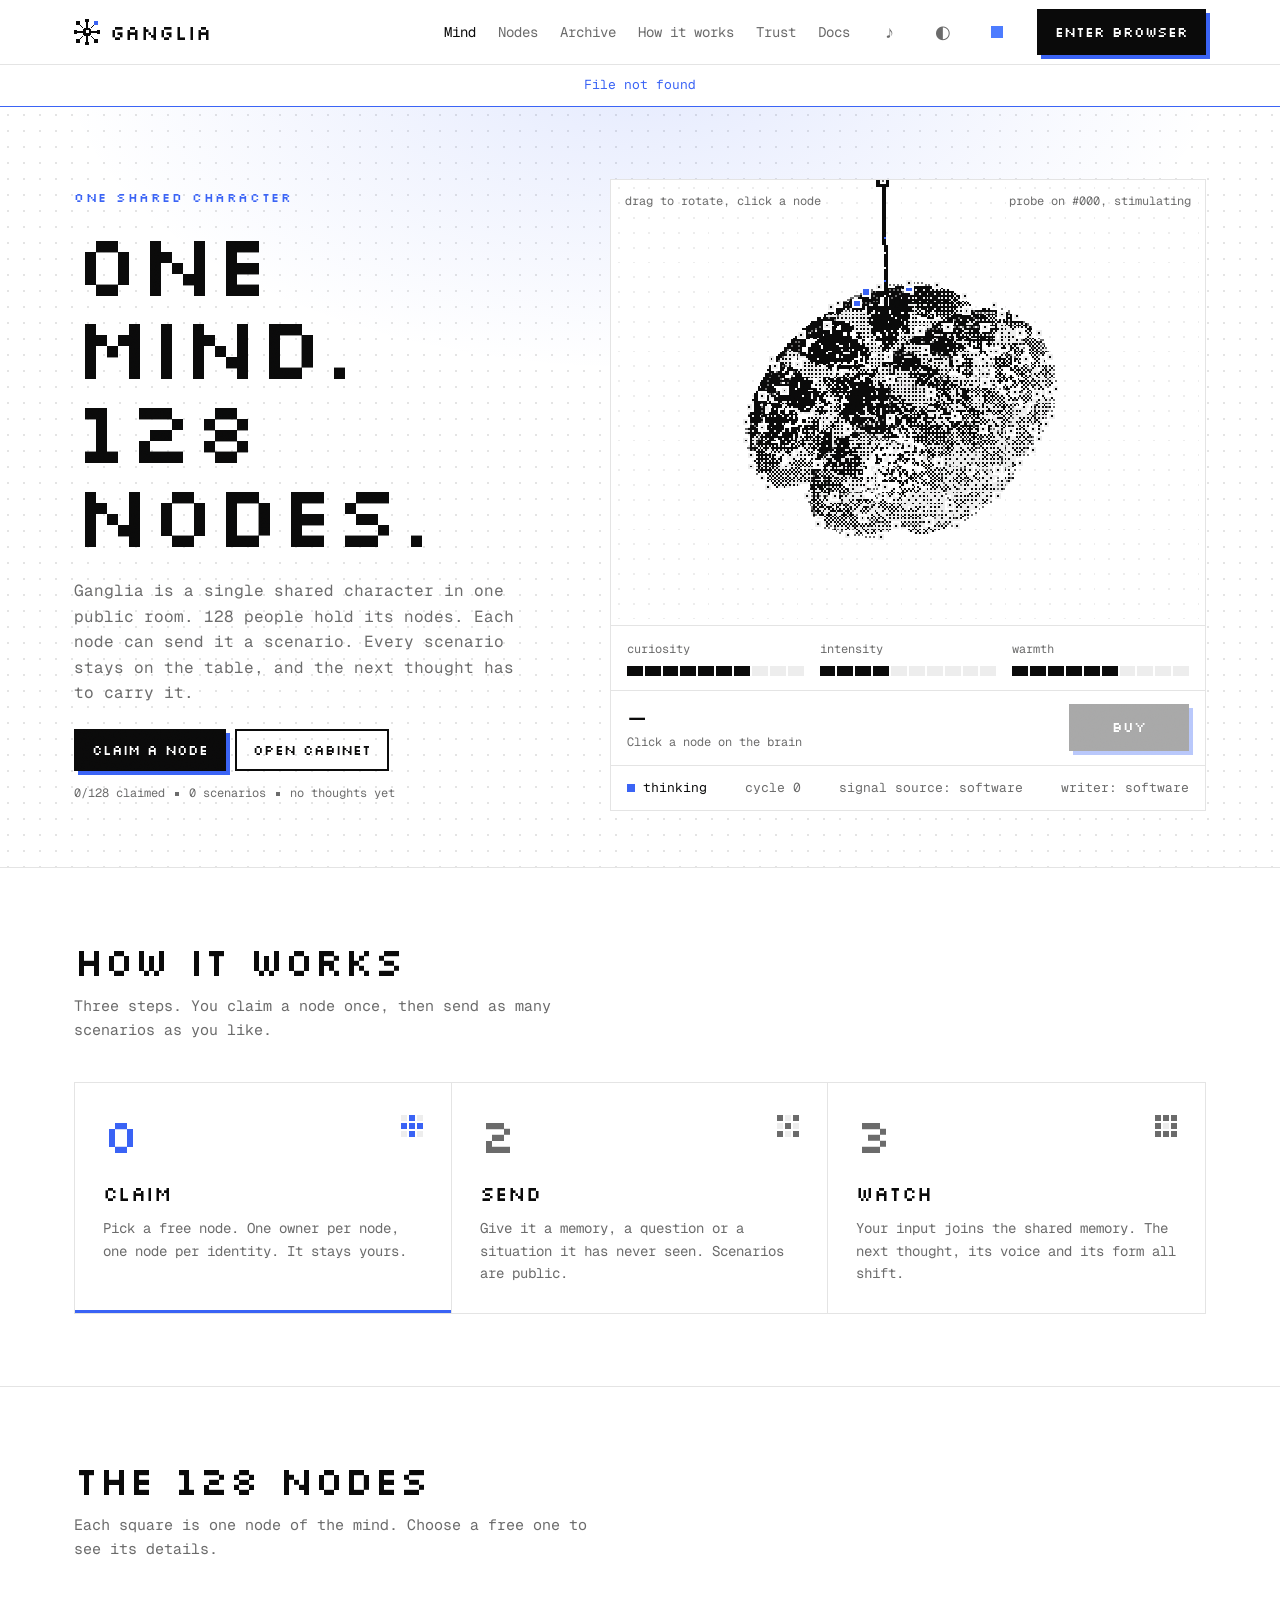
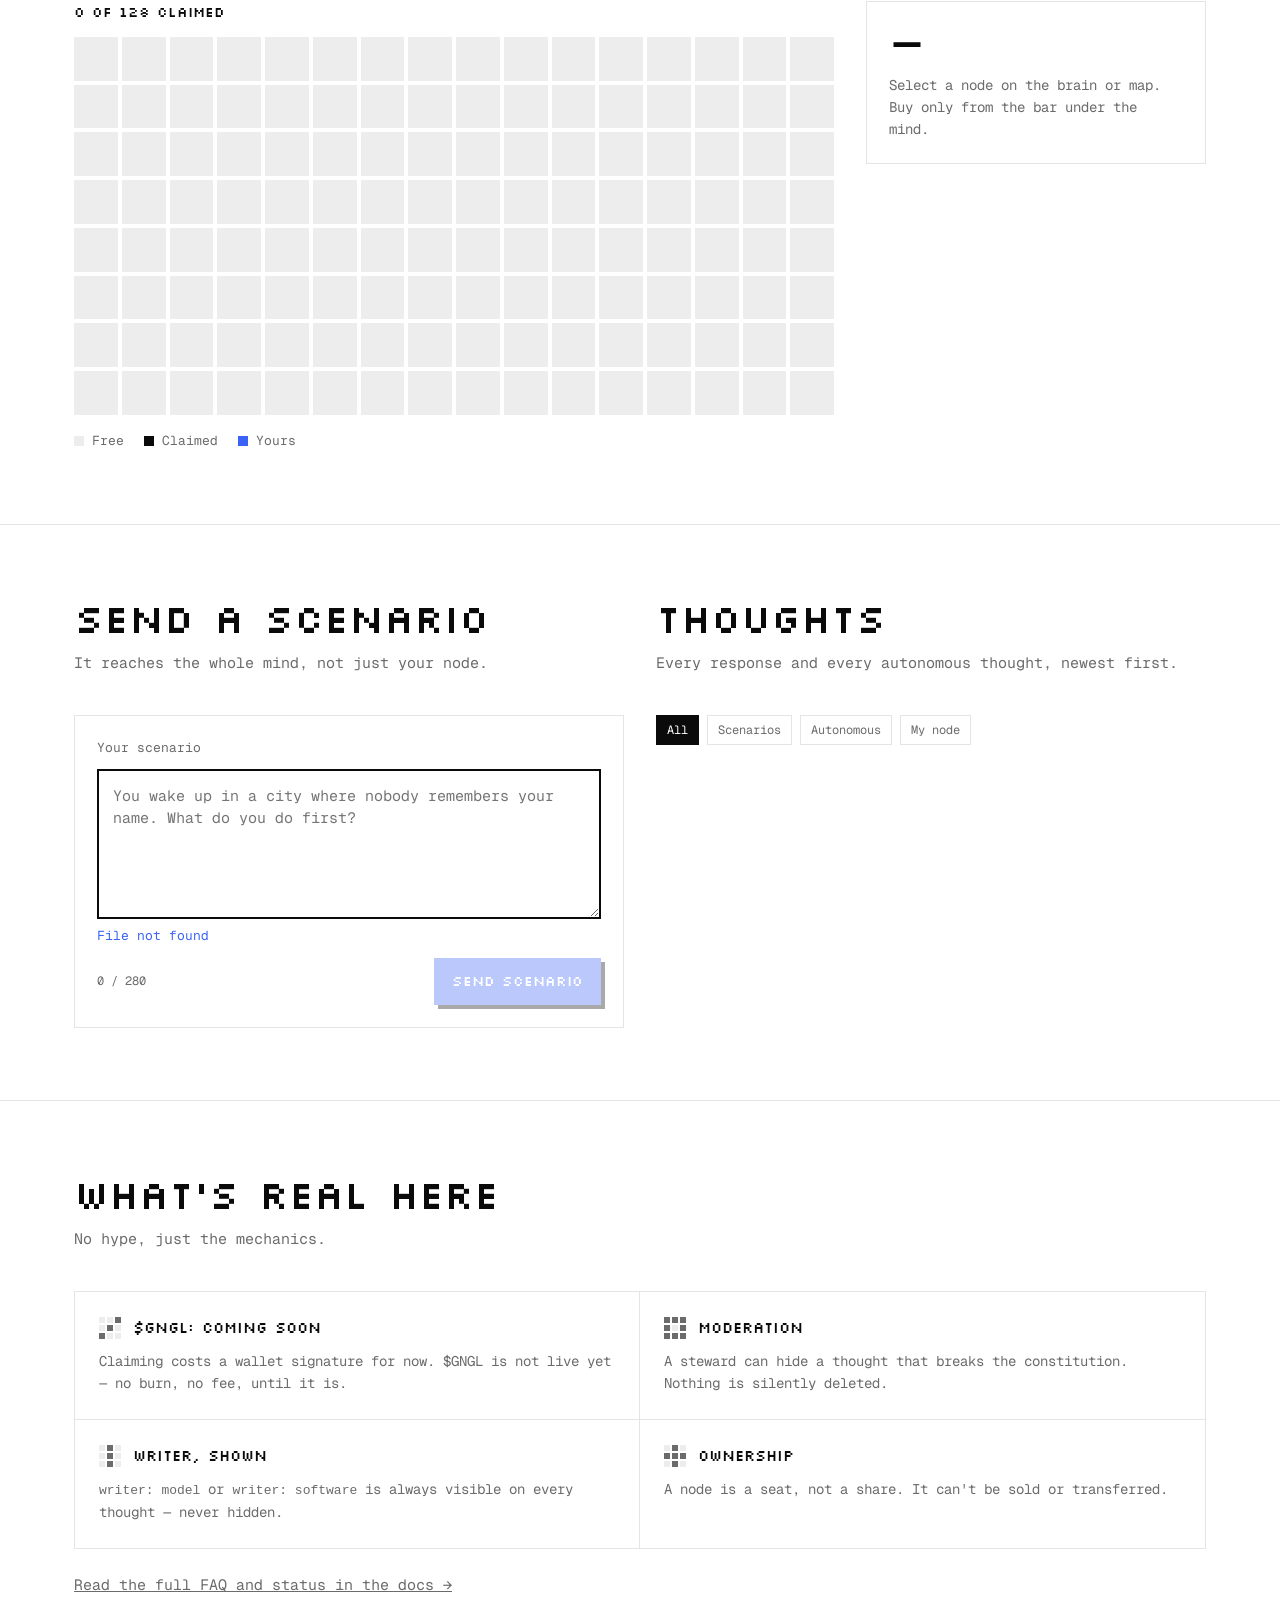
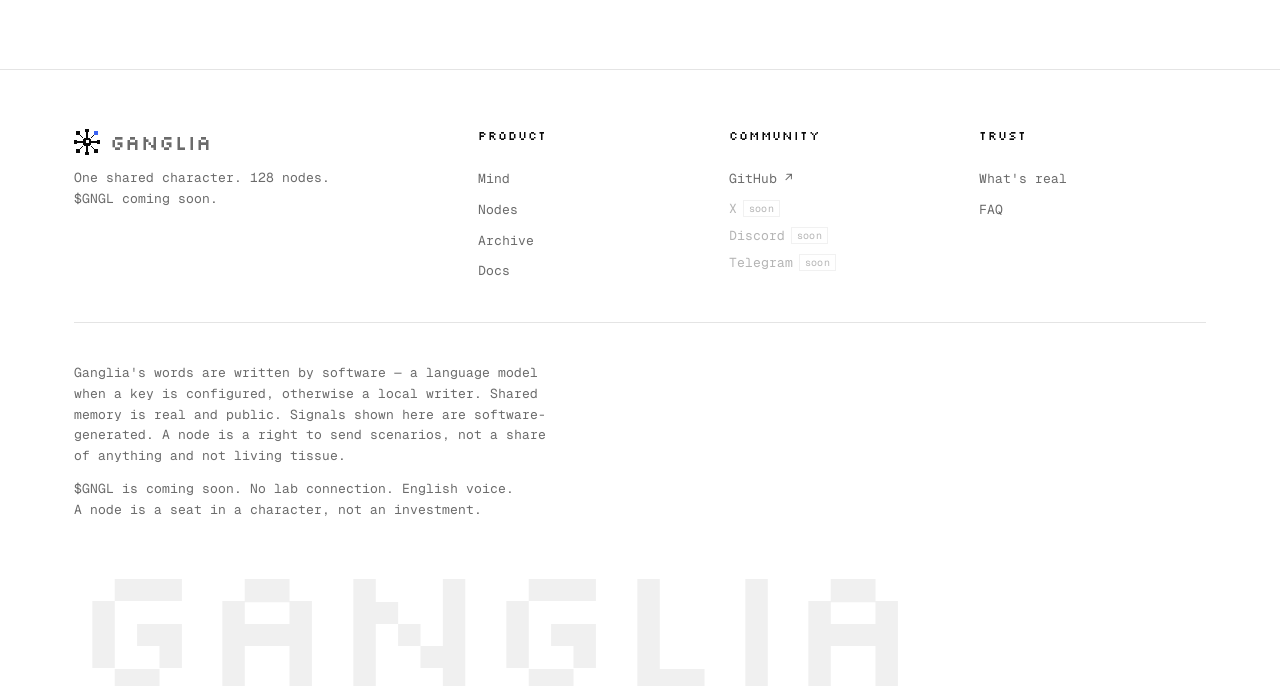
==== commit 739366af: "Add brain skins: Neon, Pink, Cyberpunk, and a CS:GO-fade-style gradient New skin picker (small live-" ====
--- a/index.html
+++ b/index.html
@@ -28,6 +28,7 @@
     </nav>
     <button class="theme" id="sound" aria-label="Toggle sound" aria-pressed="true" title="Sound: ambient pad + short blips">♪</button>
     <button class="theme" id="theme" aria-label="Toggle colour theme">◐</button>
+    <button class="theme skinbtn" id="skinBtn" aria-label="Brain skin" title="Brain skin"><i id="skinSwatch"></i></button>
     <div class="auth" id="auth">
       <button class="btn ghost" id="leave" hidden type="button">Leave</button>
       <a class="btn ghost" id="profile" href="/me.html" hidden>Cabinet</a>
@@ -176,6 +177,32 @@
     </div>
   </section>
 </main>
+
+<div class="sheet" id="skinsheet" hidden>
+  <div class="sheet-card" role="dialog" aria-labelledby="skintitle">
+    <button type="button" class="wallet-x" id="skinx" aria-label="Close">×</button>
+    <p class="kicker">cosmetic, local only</p>
+    <h2 id="skintitle" class="wallet-h">brain <span>skin</span></h2>
+    <p class="wallet-tip">Purely visual — changes the mind's colours on this device. Nothing about ownership or the product changes.</p>
+    <div class="skin-list" id="skinList">
+      <button type="button" class="skin-opt" data-skin="">
+        <i class="skin-swatch" style="--sw:#4D7CFF"></i><span>Default</span>
+      </button>
+      <button type="button" class="skin-opt" data-skin="neon">
+        <i class="skin-swatch" style="--sw:#39FFC1"></i><span>Neon</span>
+      </button>
+      <button type="button" class="skin-opt" data-skin="pink">
+        <i class="skin-swatch" style="--sw:#FF4FA8"></i><span>Pink</span>
+      </button>
+      <button type="button" class="skin-opt" data-skin="cyberpunk">
+        <i class="skin-swatch" style="--sw:#F6D32D"></i><span>Cyberpunk</span>
+      </button>
+      <button type="button" class="skin-opt" data-skin="fade">
+        <i class="skin-swatch skin-fade"></i><span>Fade</span>
+      </button>
+    </div>
+  </div>
+</div>
 
 <div class="sheet" id="sharesheet" hidden>
   <div class="sheet-card" role="dialog" aria-labelledby="sharetitle">
--- a/css/styles.css
+++ b/css/styles.css
@@ -17,6 +17,15 @@
   :root:not([data-theme="light"]){--bg:#000000; --fg:#F2F2F2; --dim:#7A7A7A; --line:#1F1F1F; --cell:#161616; --claimed:#F2F2F2; --acc:#4D7CFF; --acc-ink:#000000;}
 }
 :root[data-theme="dark"]{--bg:#000000; --fg:#F2F2F2; --dim:#7A7A7A; --line:#1F1F1F; --cell:#161616; --claimed:#F2F2F2; --acc:#4D7CFF; --acc-ink:#000000;}
+
+/* brain skins: cosmetic palettes, opinionated dark presets regardless of data-theme.
+   Same 5 vars (--bg/--fg/--dim/--cell/--acc) the brain renderer already reads via
+   brain.colors() — no renderer changes needed except the optional "fade" gradient. */
+:root[data-skin="neon"]{--bg:#050807; --fg:#E4FFF6; --dim:#5E8C7D; --line:#123028; --cell:#0E1E19; --claimed:#E4FFF6; --acc:#39FFC1; --acc-ink:#052018;}
+:root[data-skin="pink"]{--bg:#0B0508; --fg:#FFEAF4; --dim:#8A5E77; --line:#341521; --cell:#1E0F17; --claimed:#FFEAF4; --acc:#FF4FA8; --acc-ink:#2B0A18;}
+:root[data-skin="cyberpunk"]{--bg:#0A0612; --fg:#F3E9FF; --dim:#7C6693; --line:#2A1B3F; --cell:#1B0F2A; --claimed:#F3E9FF; --acc:#F6D32D; --acc-ink:#241A00;}
+:root[data-skin="fade"]{--bg:#07040A; --fg:#F2EDF5; --dim:#7D7488; --line:#241A2E; --cell:#14101B; --claimed:#F2EDF5; --acc:#C9A227; --acc-ink:#241900;
+  --fade-a:#7B2FF7; --fade-b:#F5A623;}
 
 *{box-sizing:border-box}
 html,body{margin:0}
@@ -182,6 +191,17 @@
 .sheet[hidden]{display:none!important}
 .sheet-card{position:relative;background:var(--bg);border:1px solid var(--fg);box-shadow:8px 8px 0 var(--acc);padding:28px 24px 22px;width:min(560px,100%)}
 
+/* skin picker button (small live swatch) + popover list */
+.skinbtn{display:flex;align-items:center;justify-content:center}
+.skinbtn i{display:block;width:12px;height:12px;background:var(--acc)}
+.skin-list{display:grid;gap:10px;margin-top:16px}
+.skin-opt{display:flex;align-items:center;gap:12px;background:transparent;border:1px solid var(--line);padding:12px 14px;text-align:left;transition:border-color var(--d-1) var(--ease-out),box-shadow var(--d-1) var(--ease-out)}
+.skin-opt:hover{border-color:var(--fg)}
+.skin-opt.active{border-color:var(--acc);box-shadow:inset 0 0 0 1px var(--acc)}
+.skin-opt span{font-family:var(--px);font-size:13px}
+.skin-swatch{display:block;width:20px;height:20px;flex:none;background:var(--sw);border:1px solid rgba(0,0,0,.15)}
+.skin-fade{background:linear-gradient(135deg,#7B2FF7,#F5A623)}
+
 /* composer + archive */
 .two{display:grid;grid-template-columns:1fr 1fr;gap:32px;align-items:start}
 .composer{border:1px solid var(--line);padding:22px}
@@ -327,7 +347,7 @@
 @media (max-width:900px){
   .bar{flex-wrap:wrap;height:auto;padding:10px 0 8px;gap:10px 12px;row-gap:8px}
   .brand{order:1}
-  #sound,#theme{order:2}
+  #sound,#theme,#skinBtn{order:2}
   .auth{order:3;margin-left:auto}
   nav{
     order:4;width:100%;margin-left:0;flex-wrap:nowrap;
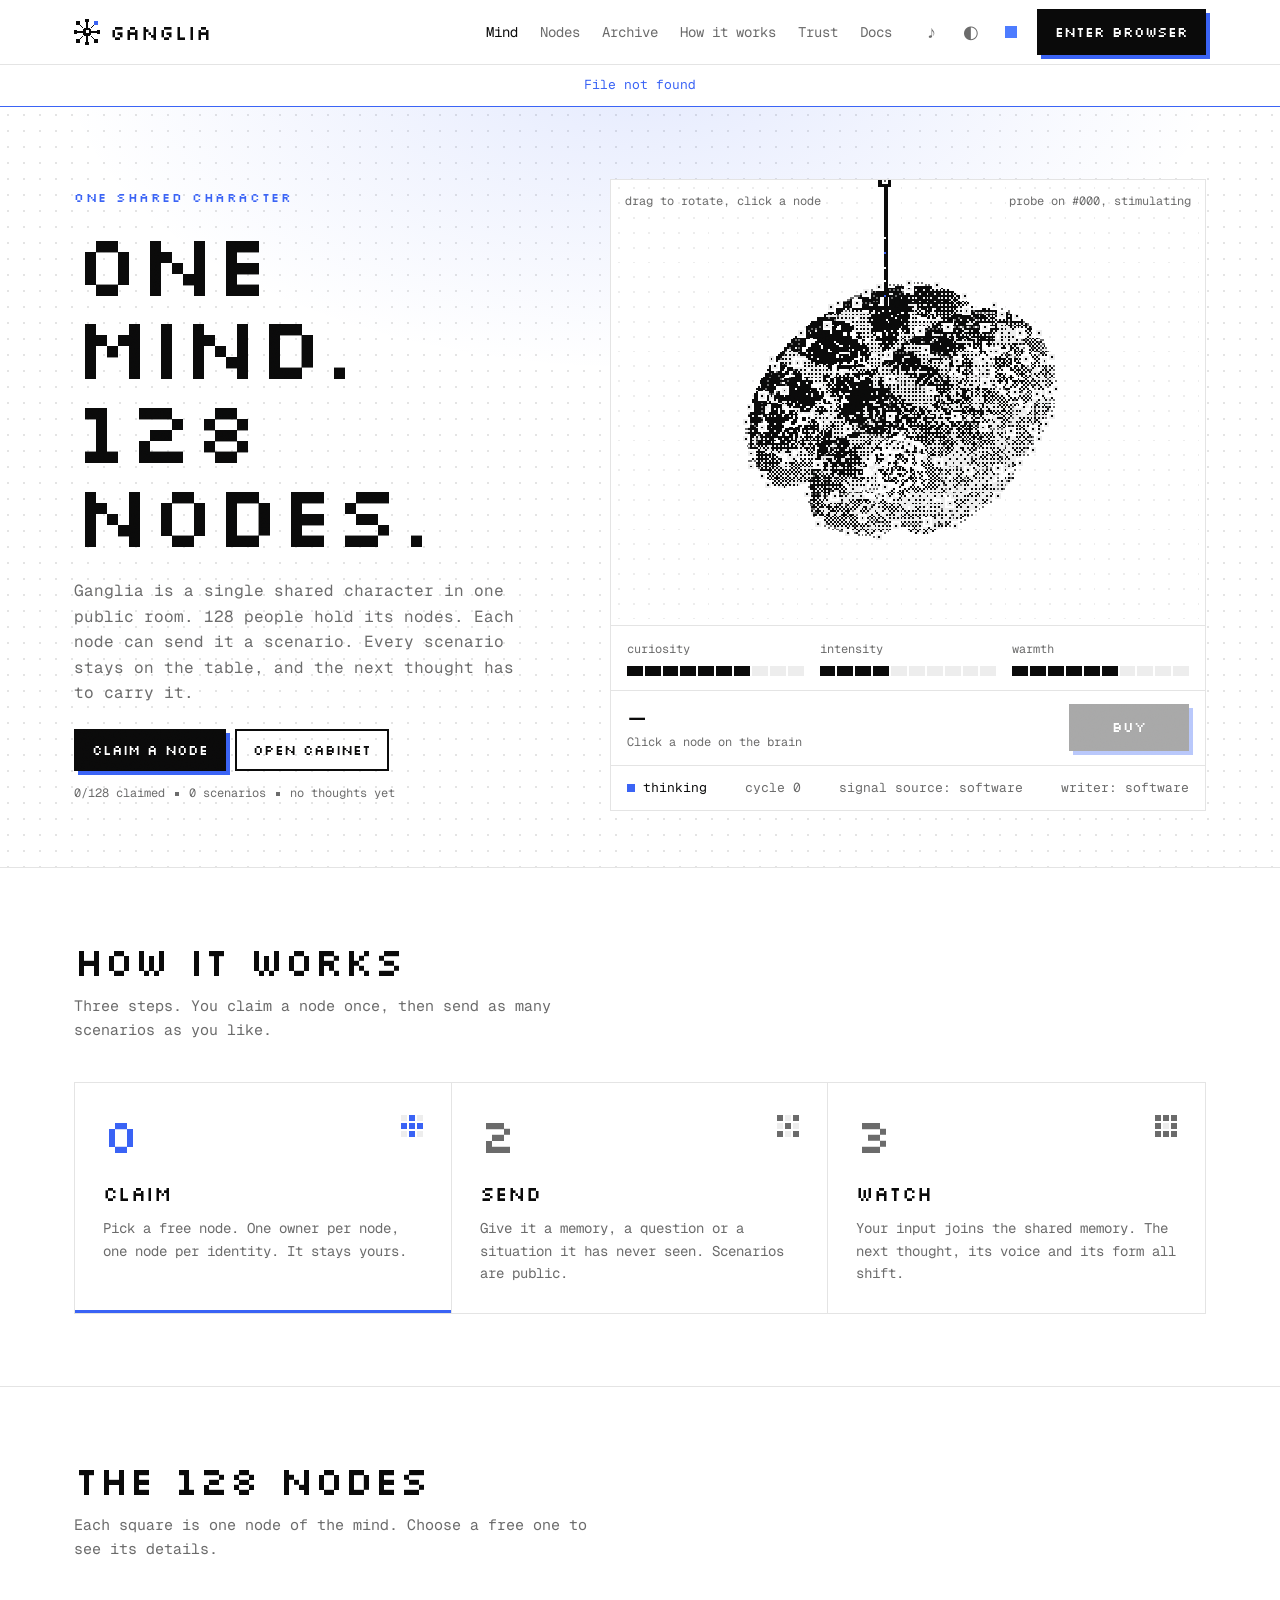
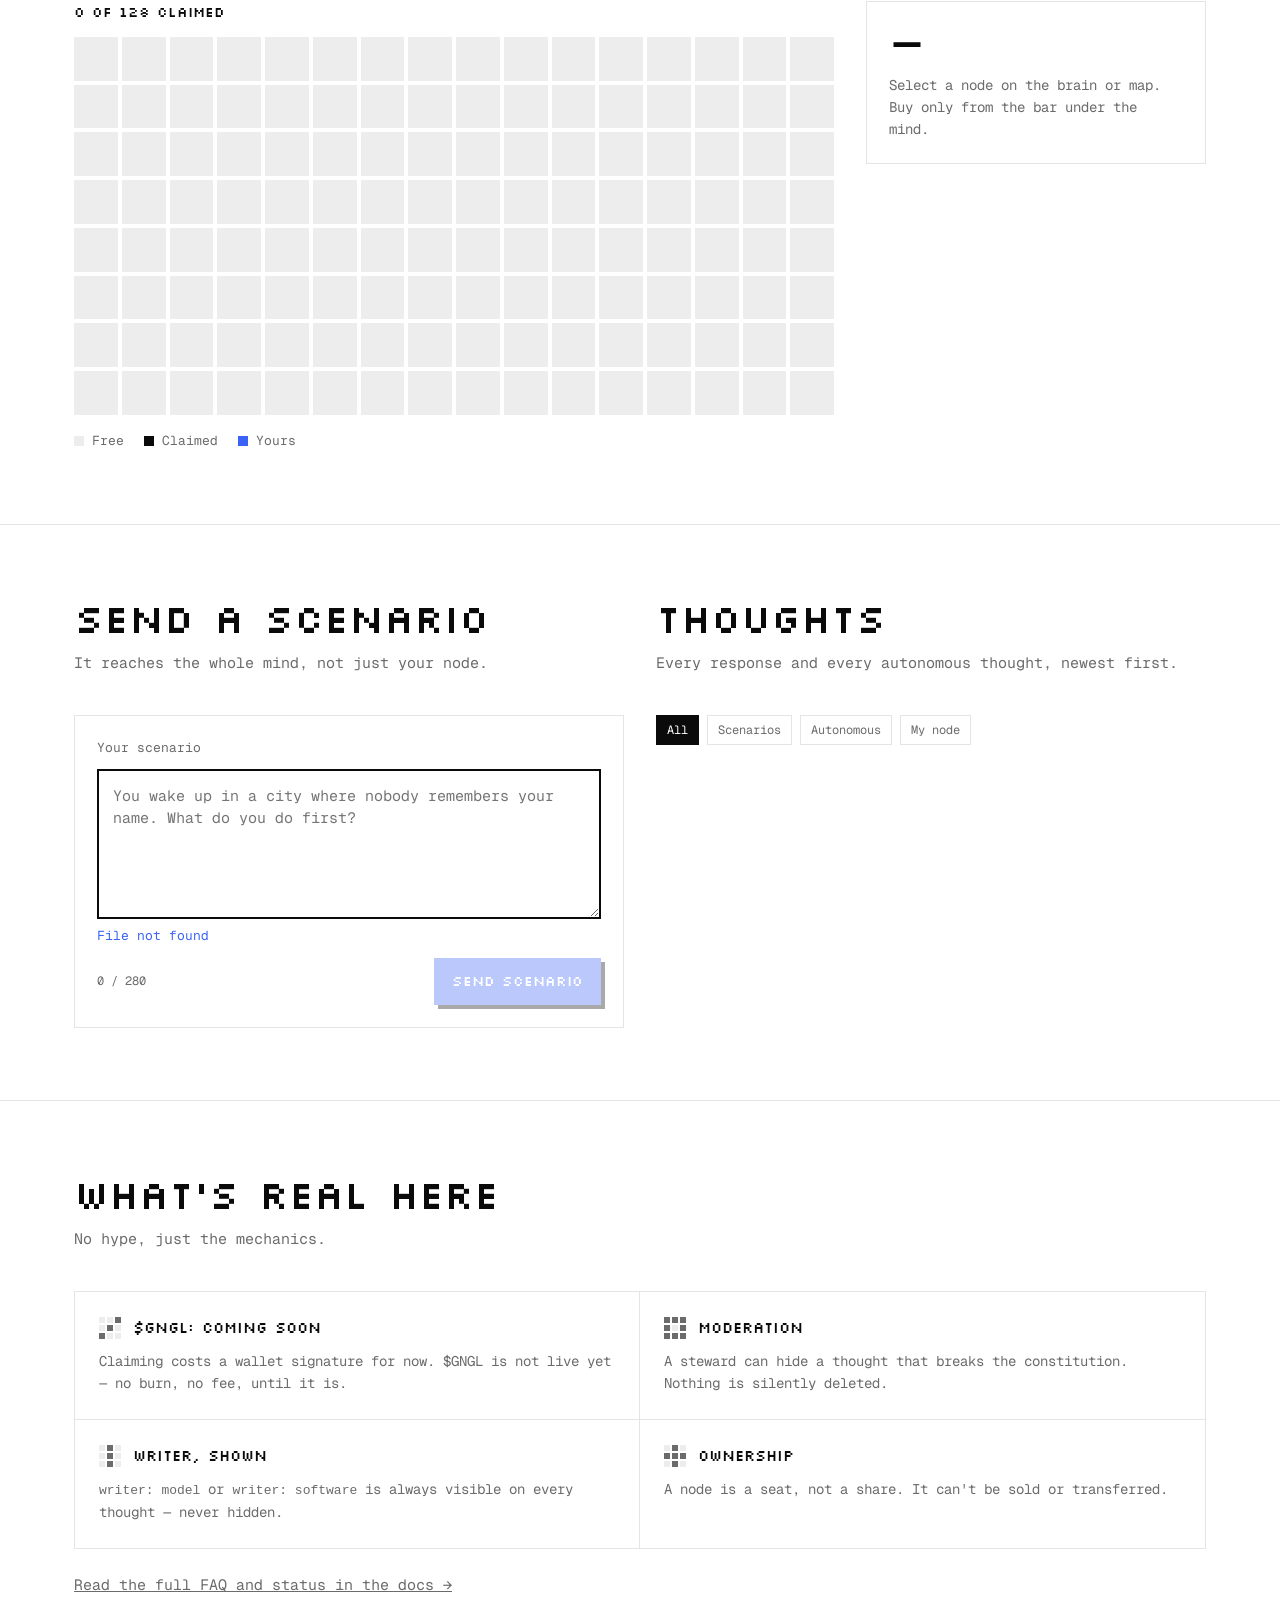
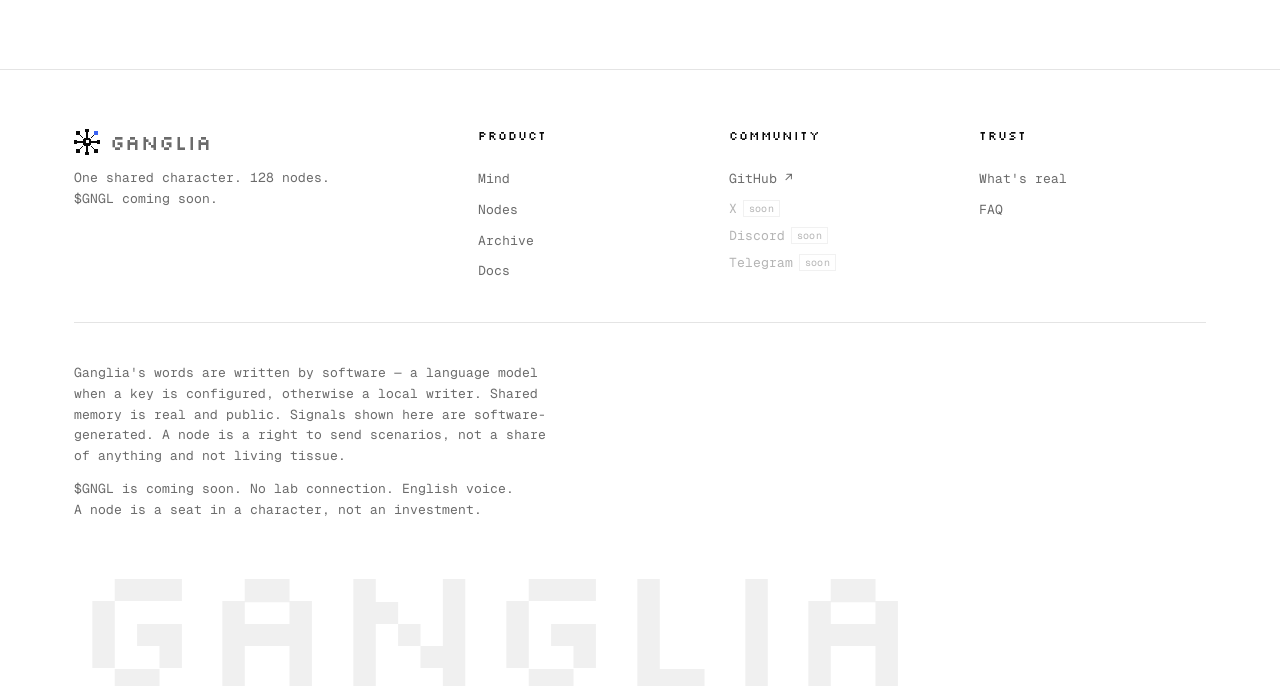
==== commit 6bd6e317: "Fix mobile header layout: group icon buttons + auth into one wrapping unit Sound, theme, skin and th" ====
--- a/index.html
+++ b/index.html
@@ -26,13 +26,15 @@
     <nav aria-label="Main">
       <a href="#mind">Mind</a><a href="#nodes">Nodes</a><a href="#archive">Archive</a><a href="#about">How it works</a><a href="#trust">Trust</a><a href="/docs.html">Docs</a>
     </nav>
-    <button class="theme" id="sound" aria-label="Toggle sound" aria-pressed="true" title="Sound: ambient pad + short blips">♪</button>
-    <button class="theme" id="theme" aria-label="Toggle colour theme">◐</button>
-    <button class="theme skinbtn" id="skinBtn" aria-label="Brain skin" title="Brain skin"><i id="skinSwatch"></i></button>
-    <div class="auth" id="auth">
-      <button class="btn ghost" id="leave" hidden type="button">Leave</button>
-      <a class="btn ghost" id="profile" href="/me.html" hidden>Cabinet</a>
-      <button class="btn" id="connect" type="button">Enter browser</button>
+    <div class="bar-actions">
+      <button class="theme" id="sound" aria-label="Toggle sound" aria-pressed="true" title="Sound: ambient pad + short blips">♪</button>
+      <button class="theme" id="theme" aria-label="Toggle colour theme">◐</button>
+      <button class="theme skinbtn" id="skinBtn" aria-label="Brain skin" title="Brain skin"><i id="skinSwatch"></i></button>
+      <div class="auth" id="auth">
+        <button class="btn ghost" id="leave" hidden type="button">Leave</button>
+        <a class="btn ghost" id="profile" href="/me.html" hidden>Cabinet</a>
+        <button class="btn" id="connect" type="button">Enter browser</button>
+      </div>
     </div>
   </div>
   <div class="readprog" aria-hidden="true"><i id="readprogbar"></i></div>
--- a/css/styles.css
+++ b/css/styles.css
@@ -58,6 +58,7 @@
 .readprog{position:absolute;left:0;right:0;bottom:-1px;height:2px;background:transparent}
 .readprog i{display:block;height:100%;width:0%;background:var(--acc);transition:width .1s linear}
 .bar{display:flex;align-items:center;gap:28px;height:64px}
+.bar-actions{display:flex;align-items:center;gap:14px}
 .brand{display:flex;align-items:center;gap:10px;text-decoration:none;font-family:var(--px);font-size:20px;letter-spacing:.02em}
 .brand svg{width:26px;height:26px;image-rendering:pixelated}
 nav{display:flex;gap:22px;margin-left:auto}
@@ -345,12 +346,11 @@
 .thought.is-hidden{opacity:.72;border-style:dashed}
 
 @media (max-width:900px){
-  .bar{flex-wrap:wrap;height:auto;padding:10px 0 8px;gap:10px 12px;row-gap:8px}
+  .bar{flex-wrap:wrap;height:auto;padding:10px 0 8px;row-gap:10px;column-gap:12px}
   .brand{order:1}
-  #sound,#theme,#skinBtn{order:2}
-  .auth{order:3;margin-left:auto}
+  .bar-actions{order:2;margin-left:auto;flex-wrap:wrap;justify-content:flex-end;row-gap:8px}
   nav{
-    order:4;width:100%;margin-left:0;flex-wrap:nowrap;
+    order:3;width:100%;margin-left:0;flex-wrap:nowrap;
     overflow-x:auto;-webkit-overflow-scrolling:touch;gap:18px;
     -ms-overflow-style:none;scrollbar-width:none;padding-bottom:2px;
   }
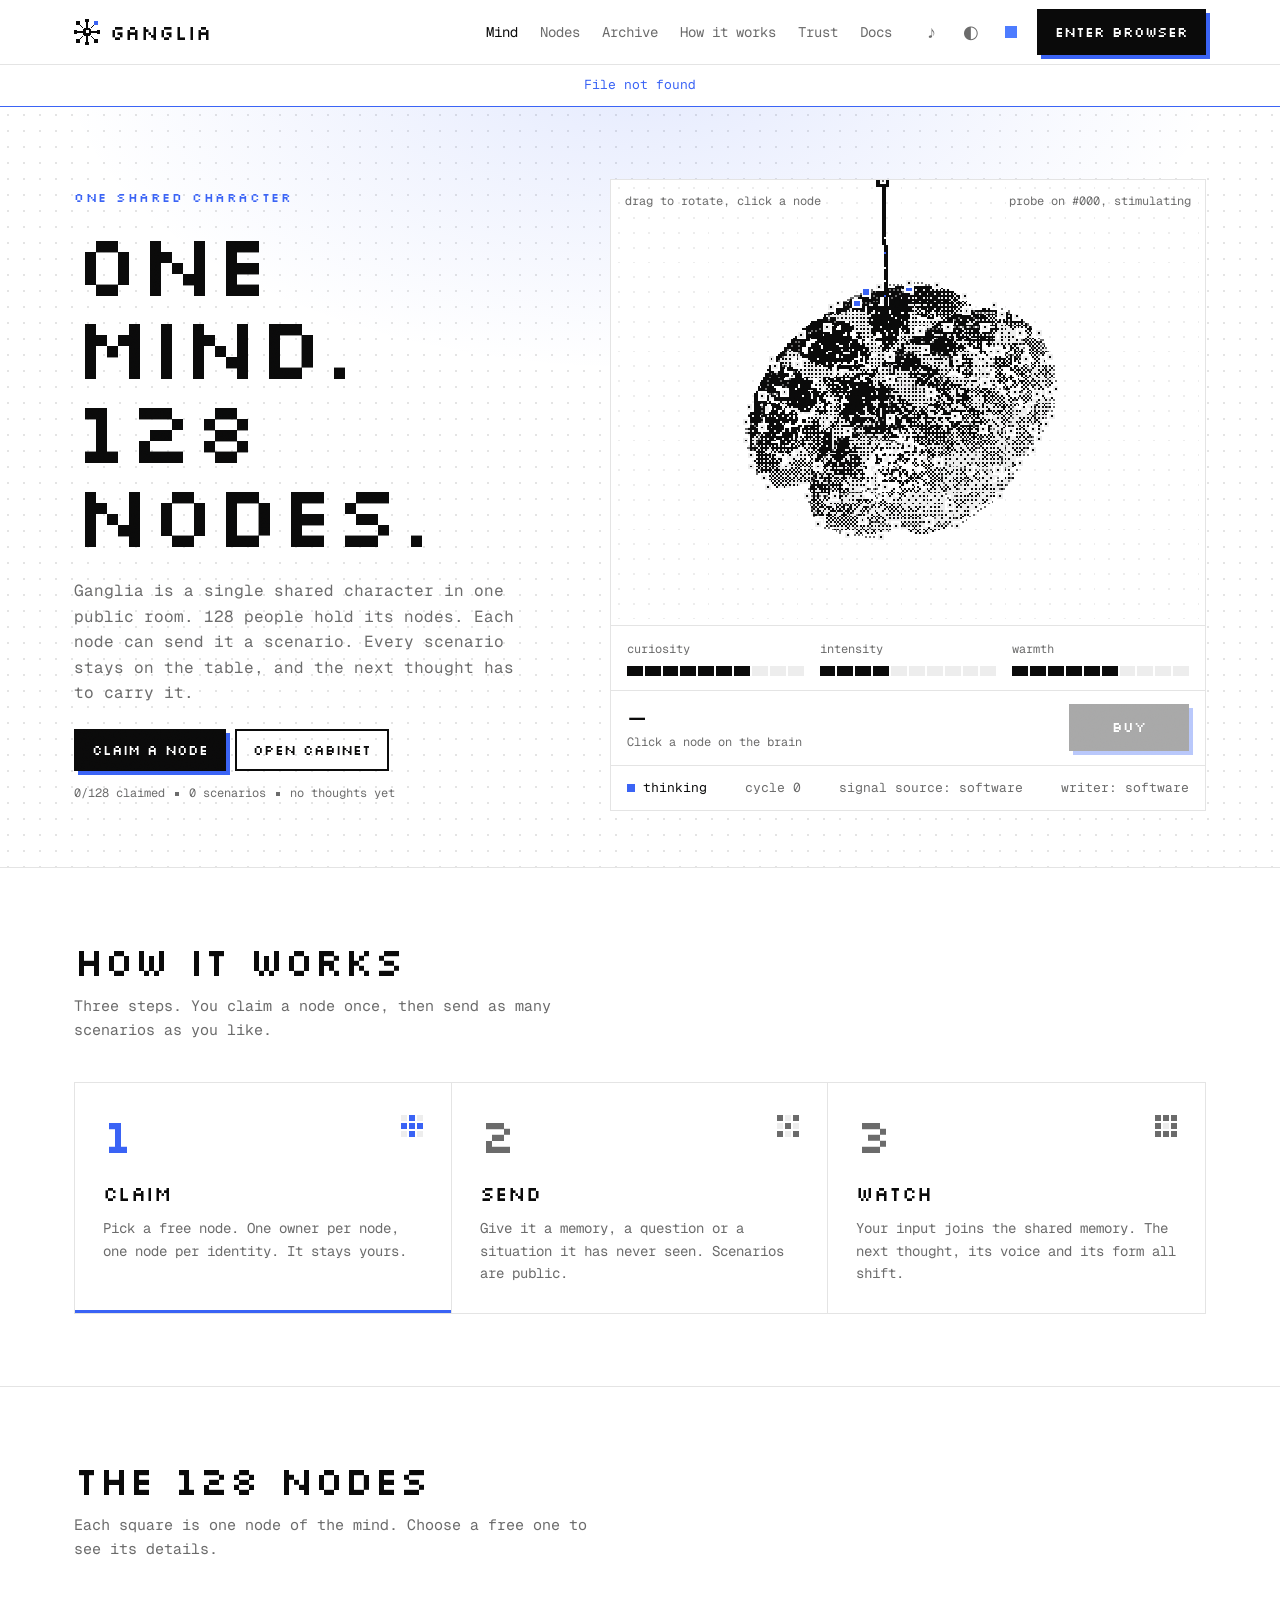
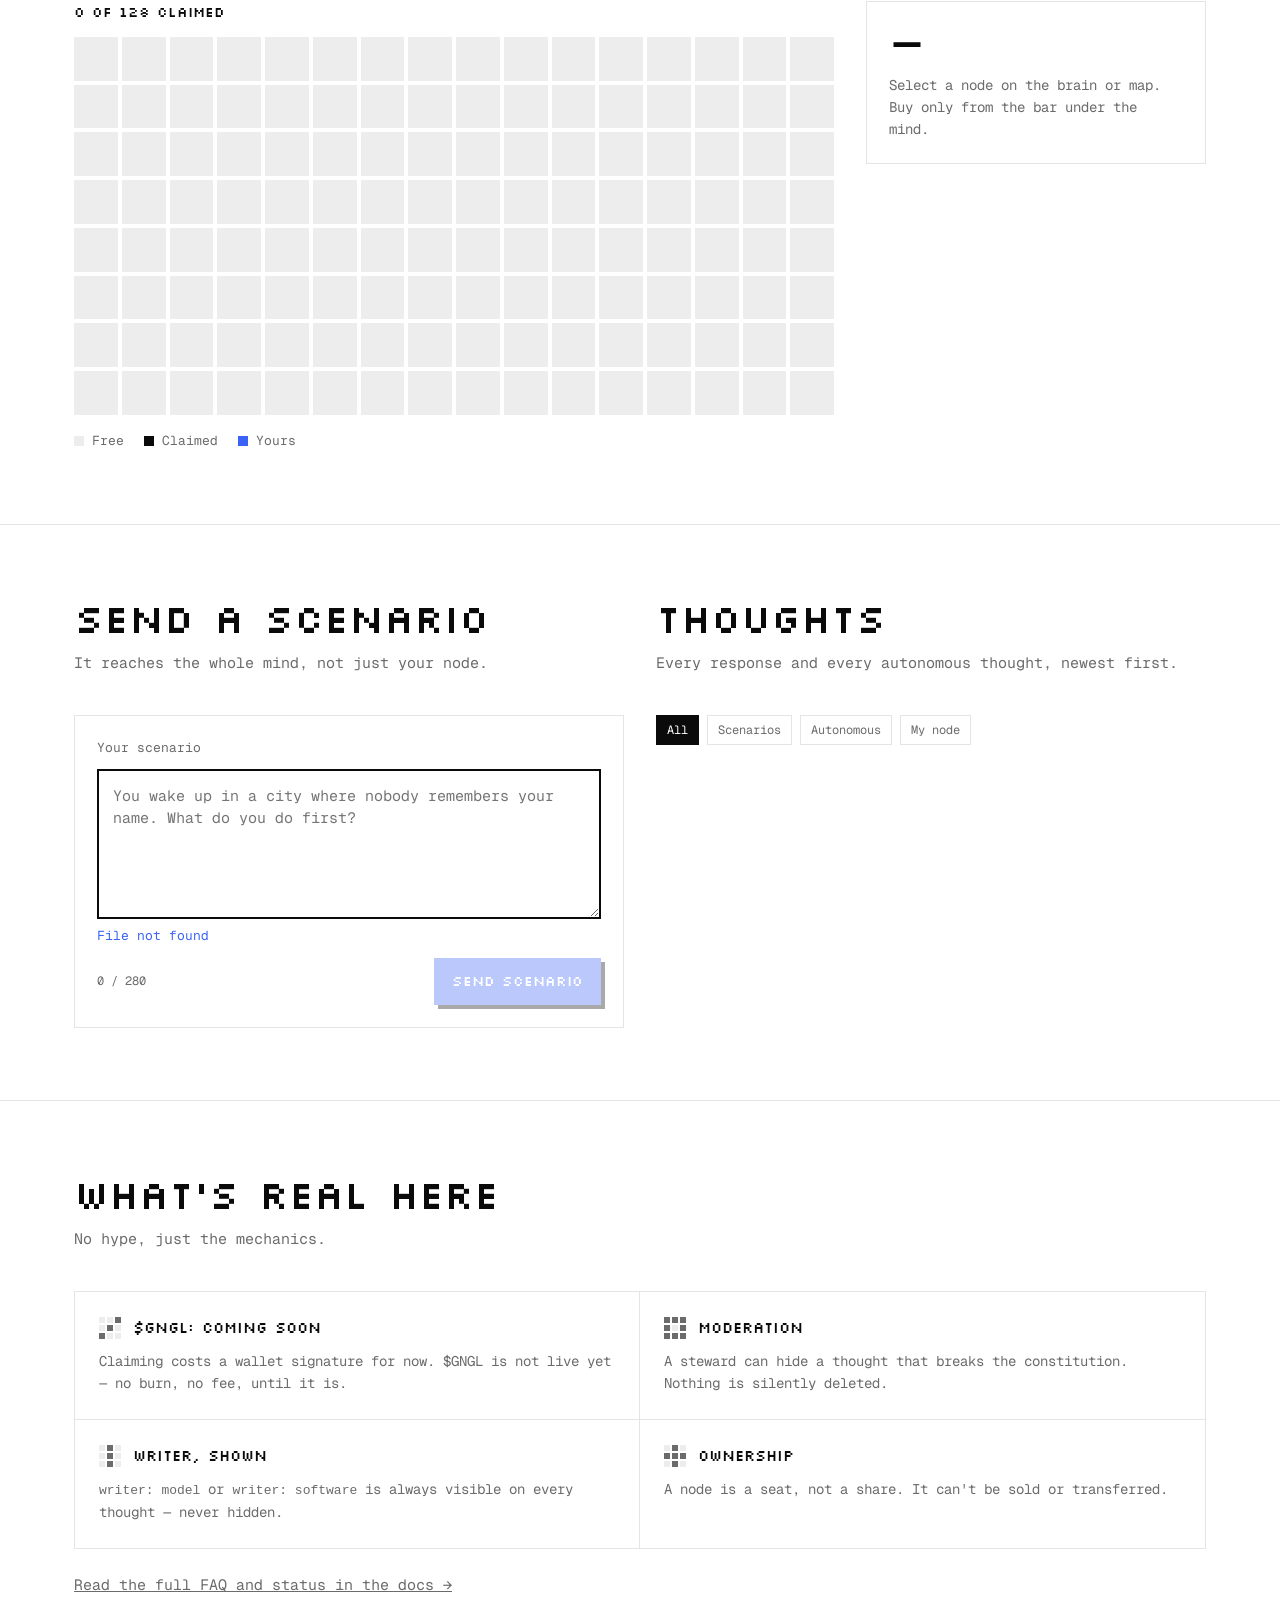
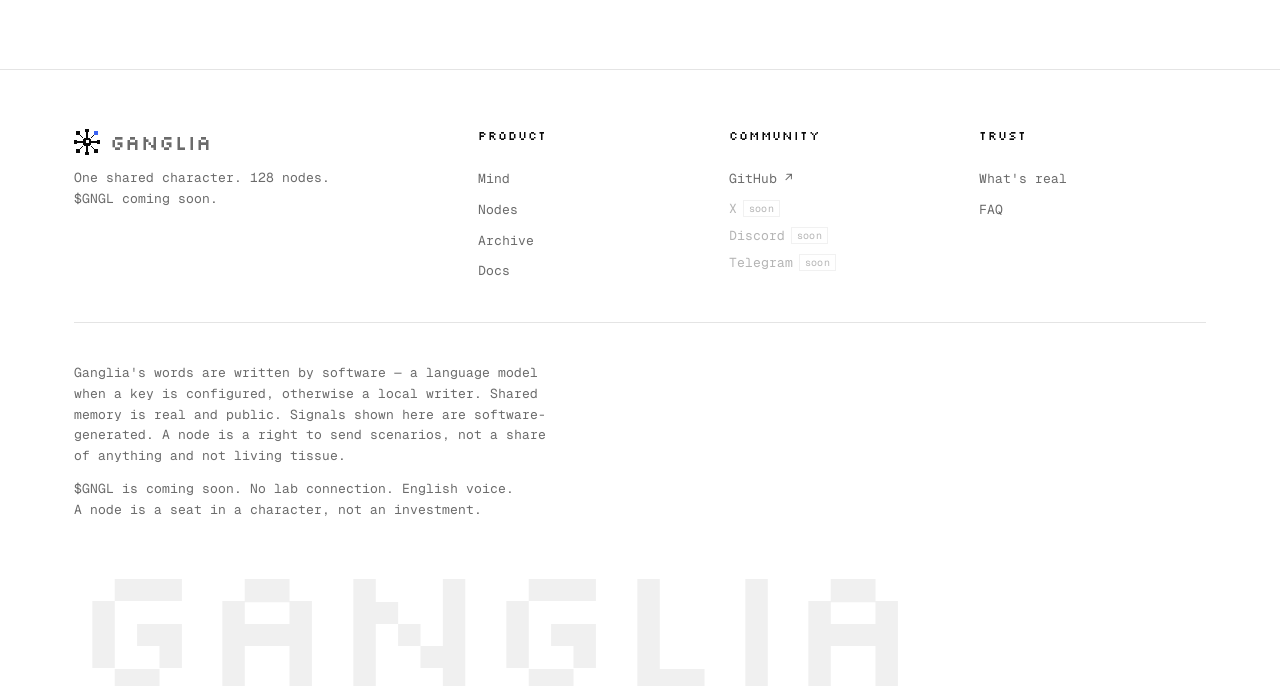
==== commit b40ba90a: "Replace em dash with middle dot in every page title Tab titles used " — " (em dash), a well-known LL" ====
--- a/index.html
+++ b/index.html
@@ -3,15 +3,15 @@
 <head>
 <meta charset="utf-8">
 <meta name="viewport" content="width=device-width,initial-scale=1">
-<title>Ganglia — one mind, 128 nodes</title>
+<title>Ganglia · one mind, 128 nodes</title>
 <meta name="description" content="Ganglia is a single shared digital character. 128 people hold its nodes. Claim one, send a scenario, watch the mind respond.">
-<meta property="og:title" content="Ganglia — one mind, 128 nodes">
+<meta property="og:title" content="Ganglia · one mind, 128 nodes">
 <meta property="og:description" content="A single shared digital character. 128 people hold its nodes. Claim one, send a scenario, watch the mind respond.">
 <meta property="og:type" content="website">
 <meta property="og:url" content="https://ganglia-navy.vercel.app/">
 <meta property="og:image" content="https://ganglia-navy.vercel.app/assets/og-image.png">
 <meta name="twitter:card" content="summary_large_image">
-<meta name="twitter:title" content="Ganglia — one mind, 128 nodes">
+<meta name="twitter:title" content="Ganglia · one mind, 128 nodes">
 <meta name="twitter:description" content="A single shared digital character. 128 people hold its nodes.">
 <meta name="twitter:image" content="https://ganglia-navy.vercel.app/assets/og-image.png">
 <link rel="preconnect" href="https://fonts.googleapis.com">
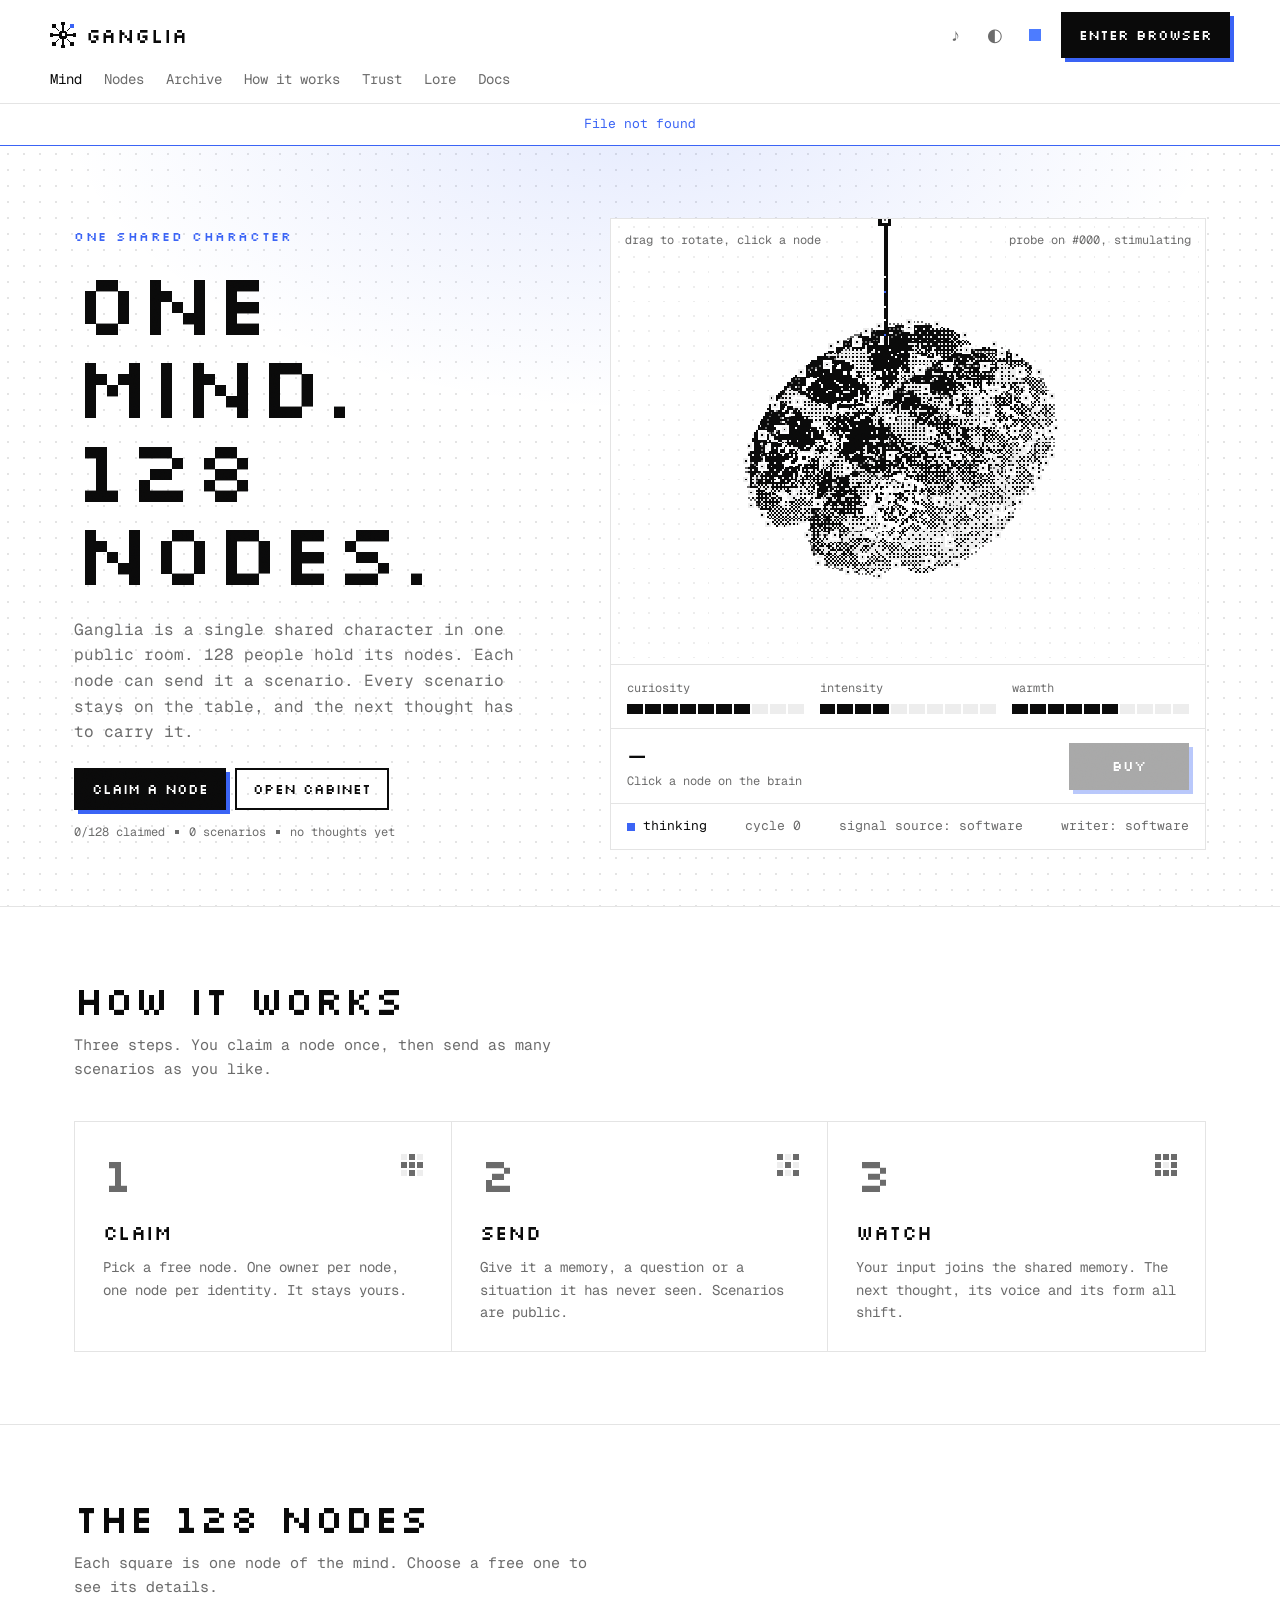
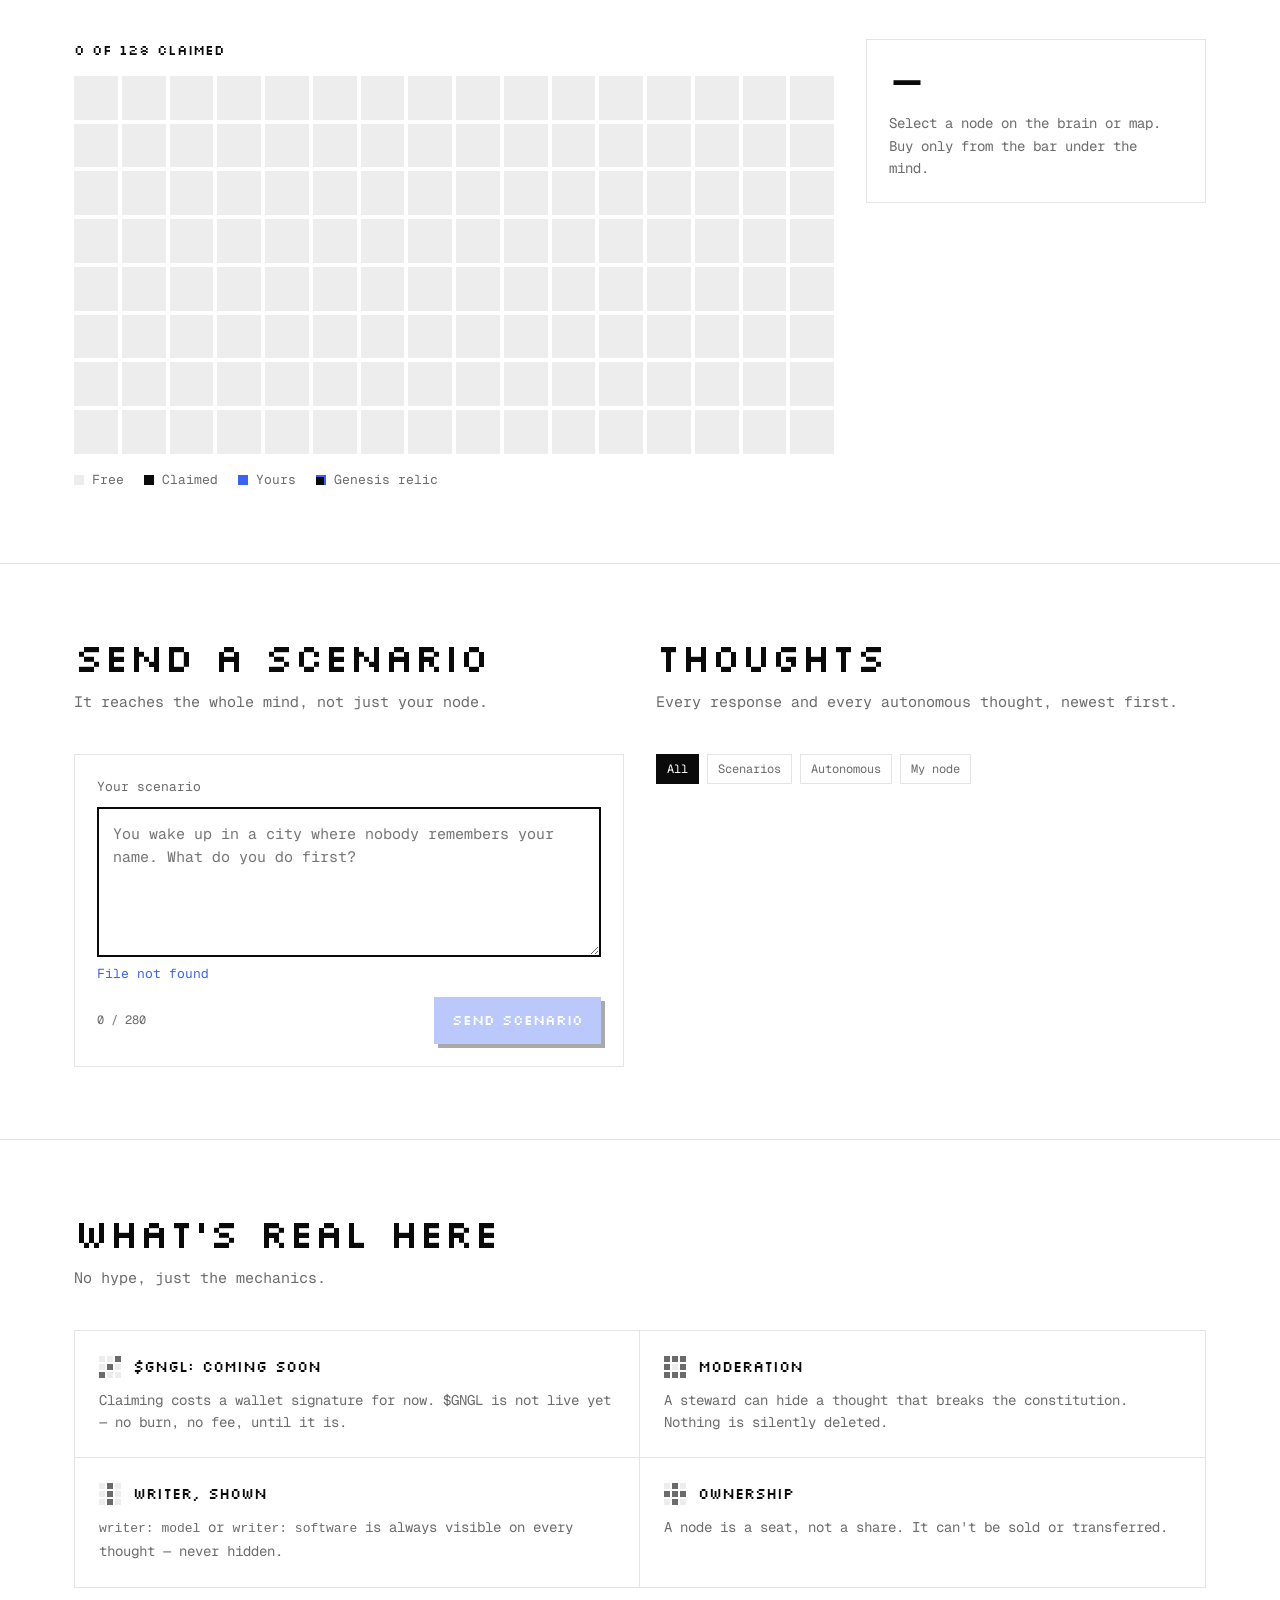
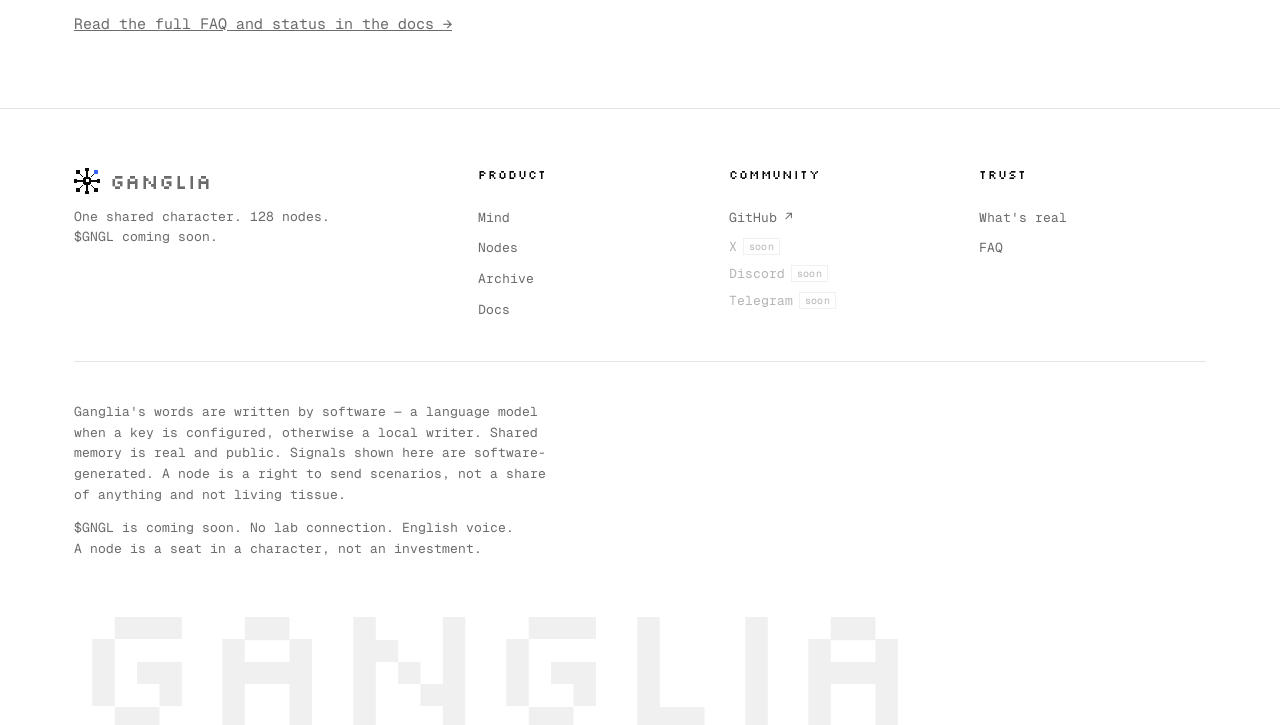
==== commit 12621ee4: "Live thought in hero, relics, lore page, docs sections - Hero: newest archive thought types itself o" ====
--- a/index.html
+++ b/index.html
@@ -24,7 +24,7 @@
   <div class="wrap bar">
     <a class="brand" href="#top" aria-label="Ganglia home"><svg id="logo" viewBox="0 0 23 23" shape-rendering="crispEdges"></svg>ganglia</a>
     <nav aria-label="Main">
-      <a href="#mind">Mind</a><a href="#nodes">Nodes</a><a href="#archive">Archive</a><a href="#about">How it works</a><a href="#trust">Trust</a><a href="/docs.html">Docs</a>
+      <a href="#mind">Mind</a><a href="#nodes">Nodes</a><a href="#archive">Archive</a><a href="#about">How it works</a><a href="#trust">Trust</a><a href="/lore.html">Lore</a><a href="/docs.html">Docs</a>
     </nav>
     <div class="bar-actions">
       <button class="theme" id="sound" aria-label="Toggle sound" aria-pressed="true" title="Sound: ambient pad + short blips">♪</button>
@@ -55,6 +55,10 @@
       <p class="livebar" id="livebar">
         <span id="lb-claimed">0/128 claimed</span><i class="dot"></i><span id="lb-scn">0 scenarios</span><i class="dot"></i><span id="lb-last">no thoughts yet</span>
       </p>
+      <div class="ticker" id="ticker" hidden>
+        <span class="ticker-h">the mind, just now</span>
+        <p id="tickerText" class="ticker-t"></p>
+      </div>
     </div>
     <div class="mind">
       <canvas id="mindcv" tabindex="0" aria-label="Rotatable pixel brain with 128 nodes. Drag or use arrow keys to rotate, click a node to send the probe."></canvas>
@@ -119,7 +123,7 @@
         <div>
           <div class="count" id="count"></div>
           <div class="gridwrap"><div class="grid" id="grid" role="grid" aria-label="Node map"></div></div>
-          <div class="legend"><span><i></i>Free</span><span class="c"><i></i>Claimed</span><span class="y"><i></i>Yours</span></div>
+          <div class="legend"><span><i></i>Free</span><span class="c"><i></i>Claimed</span><span class="y"><i></i>Yours</span><span class="g"><i></i>Genesis relic</span></div>
         </div>
         <aside class="panel" id="panel" aria-live="polite"></aside>
       </div>
--- a/css/styles.css
+++ b/css/styles.css
@@ -57,11 +57,16 @@
 header{position:sticky;top:0;z-index:10;background:var(--bg);border-bottom:1px solid var(--line)}
 .readprog{position:absolute;left:0;right:0;bottom:-1px;height:2px;background:transparent}
 .readprog i{display:block;height:100%;width:0%;background:var(--acc);transition:width .1s linear}
-.bar{display:flex;align-items:center;gap:28px;height:64px}
-.bar-actions{display:flex;align-items:center;gap:14px}
-.brand{display:flex;align-items:center;gap:10px;text-decoration:none;font-family:var(--px);font-size:20px;letter-spacing:.02em}
+/* deterministic 2-row header at every width: row 1 is brand + actions
+   (always just two compact items, so it reliably fits one line), row 2 is
+   nav, forced onto its own line via width:100% regardless of viewport —
+   removes the "sometimes nav shares row 1, sometimes it doesn't" ambiguity
+   that caused inconsistent wrapping at in-between widths. */
+.bar{display:flex;flex-wrap:wrap;align-items:center;row-gap:10px;column-gap:16px;min-height:64px;padding:12px 0}
+.brand{order:1;display:flex;align-items:center;gap:10px;text-decoration:none;font-family:var(--px);font-size:20px;letter-spacing:.02em}
 .brand svg{width:26px;height:26px;image-rendering:pixelated}
-nav{display:flex;gap:22px;margin-left:auto}
+.bar-actions{order:2;margin-left:auto;display:flex;flex-wrap:wrap;align-items:center;justify-content:flex-end;gap:10px 14px}
+nav{order:3;width:100%;display:flex;flex-wrap:wrap;gap:8px 22px;margin-left:0}
 nav a{text-decoration:none;color:var(--dim);font-size:14px;transition:color var(--d-2) var(--ease-out),text-shadow var(--d-2) var(--ease-out)}
 nav a:hover{color:var(--fg)}
 nav a.active{color:var(--fg)}
@@ -94,6 +99,10 @@
 .lede{max-width:46ch;color:var(--dim);margin:0 0 32px;font-size:16px}
 .lede b{color:var(--fg);font-weight:500}
 .livebar{display:flex;align-items:center;gap:10px;margin:22px 0 0;font-size:12px;color:var(--dim);font-family:var(--mono)}
+.ticker{margin-top:22px;border-left:2px solid var(--acc);padding:2px 0 2px 14px;max-width:46ch}
+.ticker-h{display:block;font-family:var(--px);font-size:11px;letter-spacing:.1em;text-transform:uppercase;color:var(--acc);margin-bottom:6px}
+.ticker-t{margin:0;font-size:14px;color:var(--fg);min-height:3.2em}
+.ticker-t::after{content:"";display:inline-block;width:7px;height:14px;background:var(--acc);margin-left:3px;vertical-align:-2px;animation:blink .8s steps(2) infinite}
 .livebar .dot{width:4px;height:4px;background:var(--dim);flex:none}
 .wallet-sheet{position:fixed;inset:0;z-index:40;background:rgba(0,0,0,.55);display:flex;align-items:center;justify-content:center;padding:24px}
 .wallet-sheet[hidden]{display:none!important}
@@ -172,7 +181,9 @@
 @keyframes pulse{0%,100%{filter:none}50%{background:var(--acc)}}
 .legend{display:flex;gap:20px;margin-top:16px;font-size:13px;color:var(--dim);flex-wrap:wrap}
 .legend i{display:inline-block;width:10px;height:10px;margin-right:8px;vertical-align:-1px;background:var(--cell)}
-.legend .c i{background:var(--claimed)} .legend .y i{background:var(--acc)}
+.legend .c i{background:var(--claimed)} .legend .y i{background:var(--acc)} .legend .g i{background:var(--claimed);box-shadow:inset -3px 3px 0 -1px var(--acc)}
+.cell.genesis::after{content:"";position:absolute;right:2px;top:2px;width:5px;height:5px;background:var(--acc)}
+.cell.yours.genesis::after{background:var(--bg)}
 .count{font-family:var(--px);font-size:14px;margin-bottom:14px}
 .panel{border:1px solid var(--line);padding:22px;position:sticky;top:88px}
 .panel .id{font-family:var(--px);font-size:36px;line-height:1;display:flex;align-items:baseline;gap:10px}
@@ -346,12 +357,8 @@
 .thought.is-hidden{opacity:.72;border-style:dashed}
 
 @media (max-width:900px){
-  .bar{flex-wrap:wrap;height:auto;padding:10px 0 8px;row-gap:10px;column-gap:12px}
-  .brand{order:1}
-  .bar-actions{order:2;margin-left:auto;flex-wrap:wrap;justify-content:flex-end;row-gap:8px}
   nav{
-    order:3;width:100%;margin-left:0;flex-wrap:nowrap;
-    overflow-x:auto;-webkit-overflow-scrolling:touch;gap:18px;
+    flex-wrap:nowrap;overflow-x:auto;-webkit-overflow-scrolling:touch;gap:18px;
     -ms-overflow-style:none;scrollbar-width:none;padding-bottom:2px;
   }
   nav::-webkit-scrollbar{display:none}
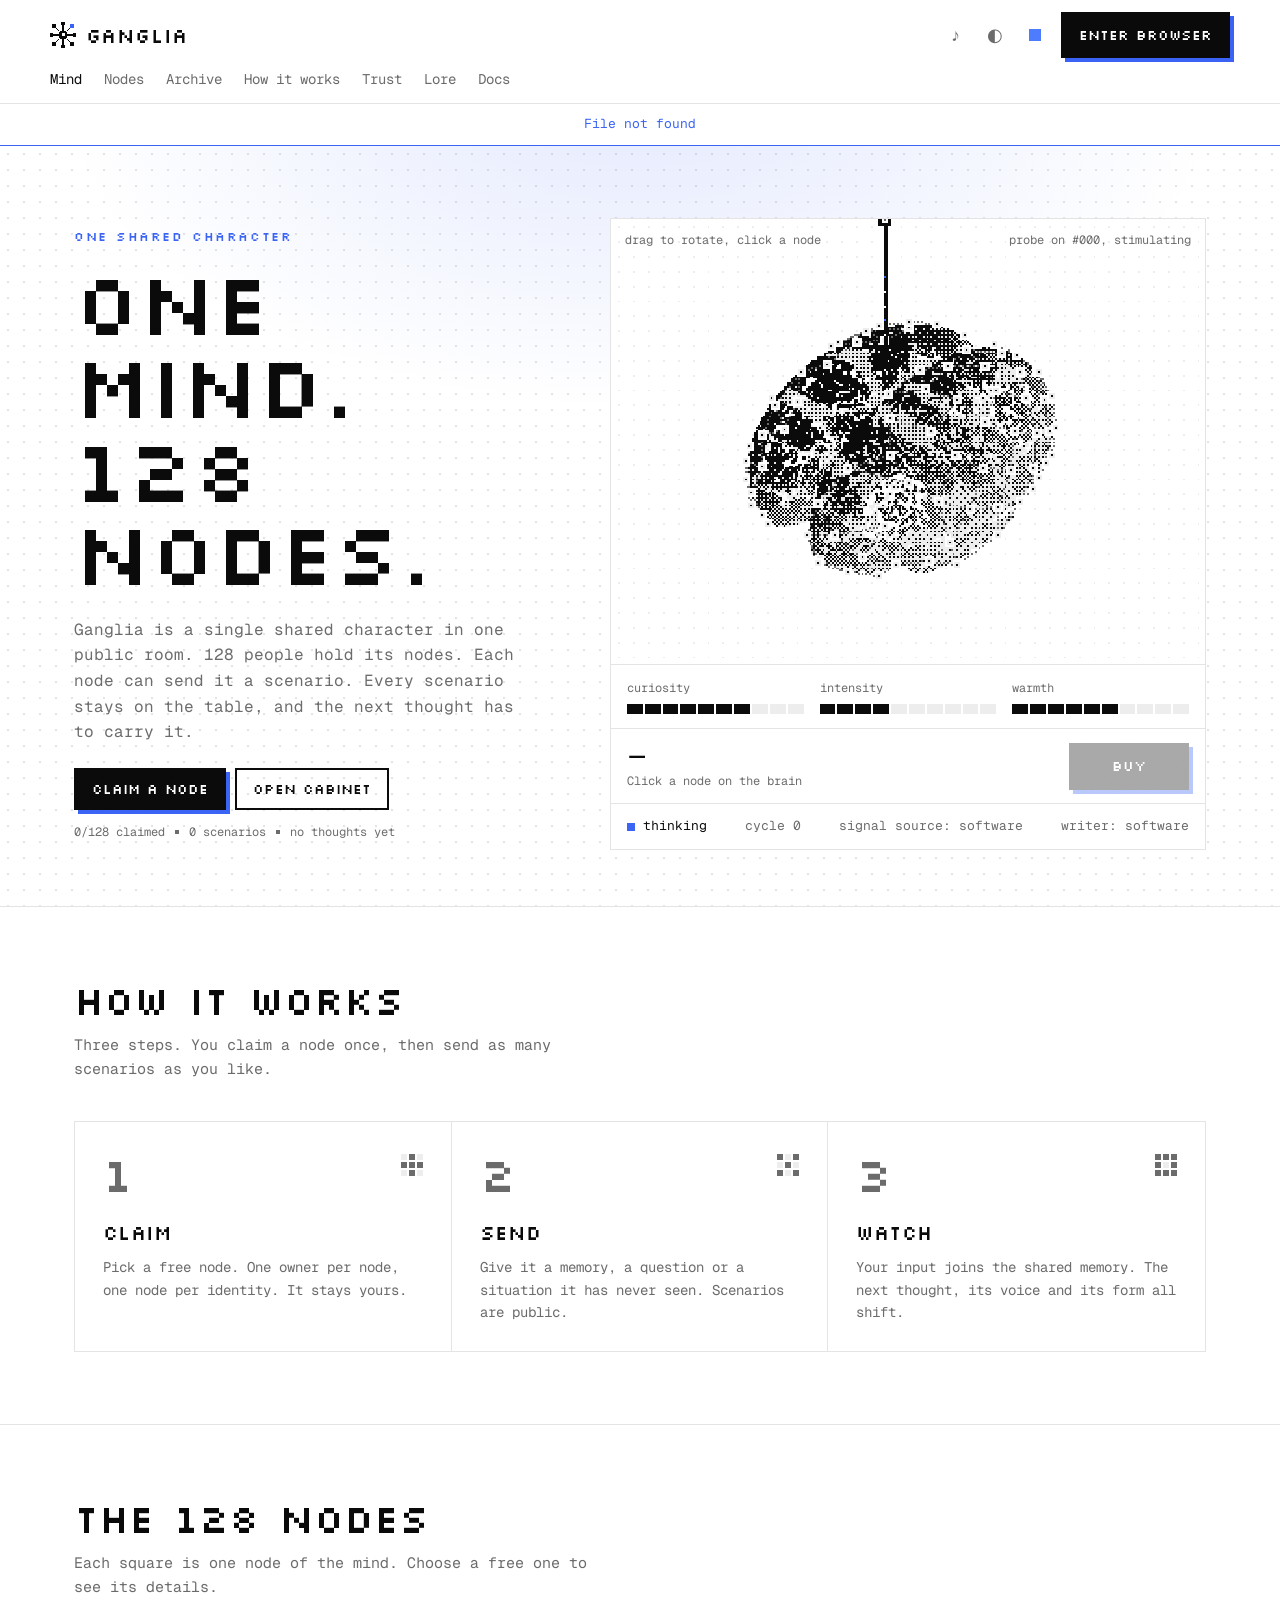
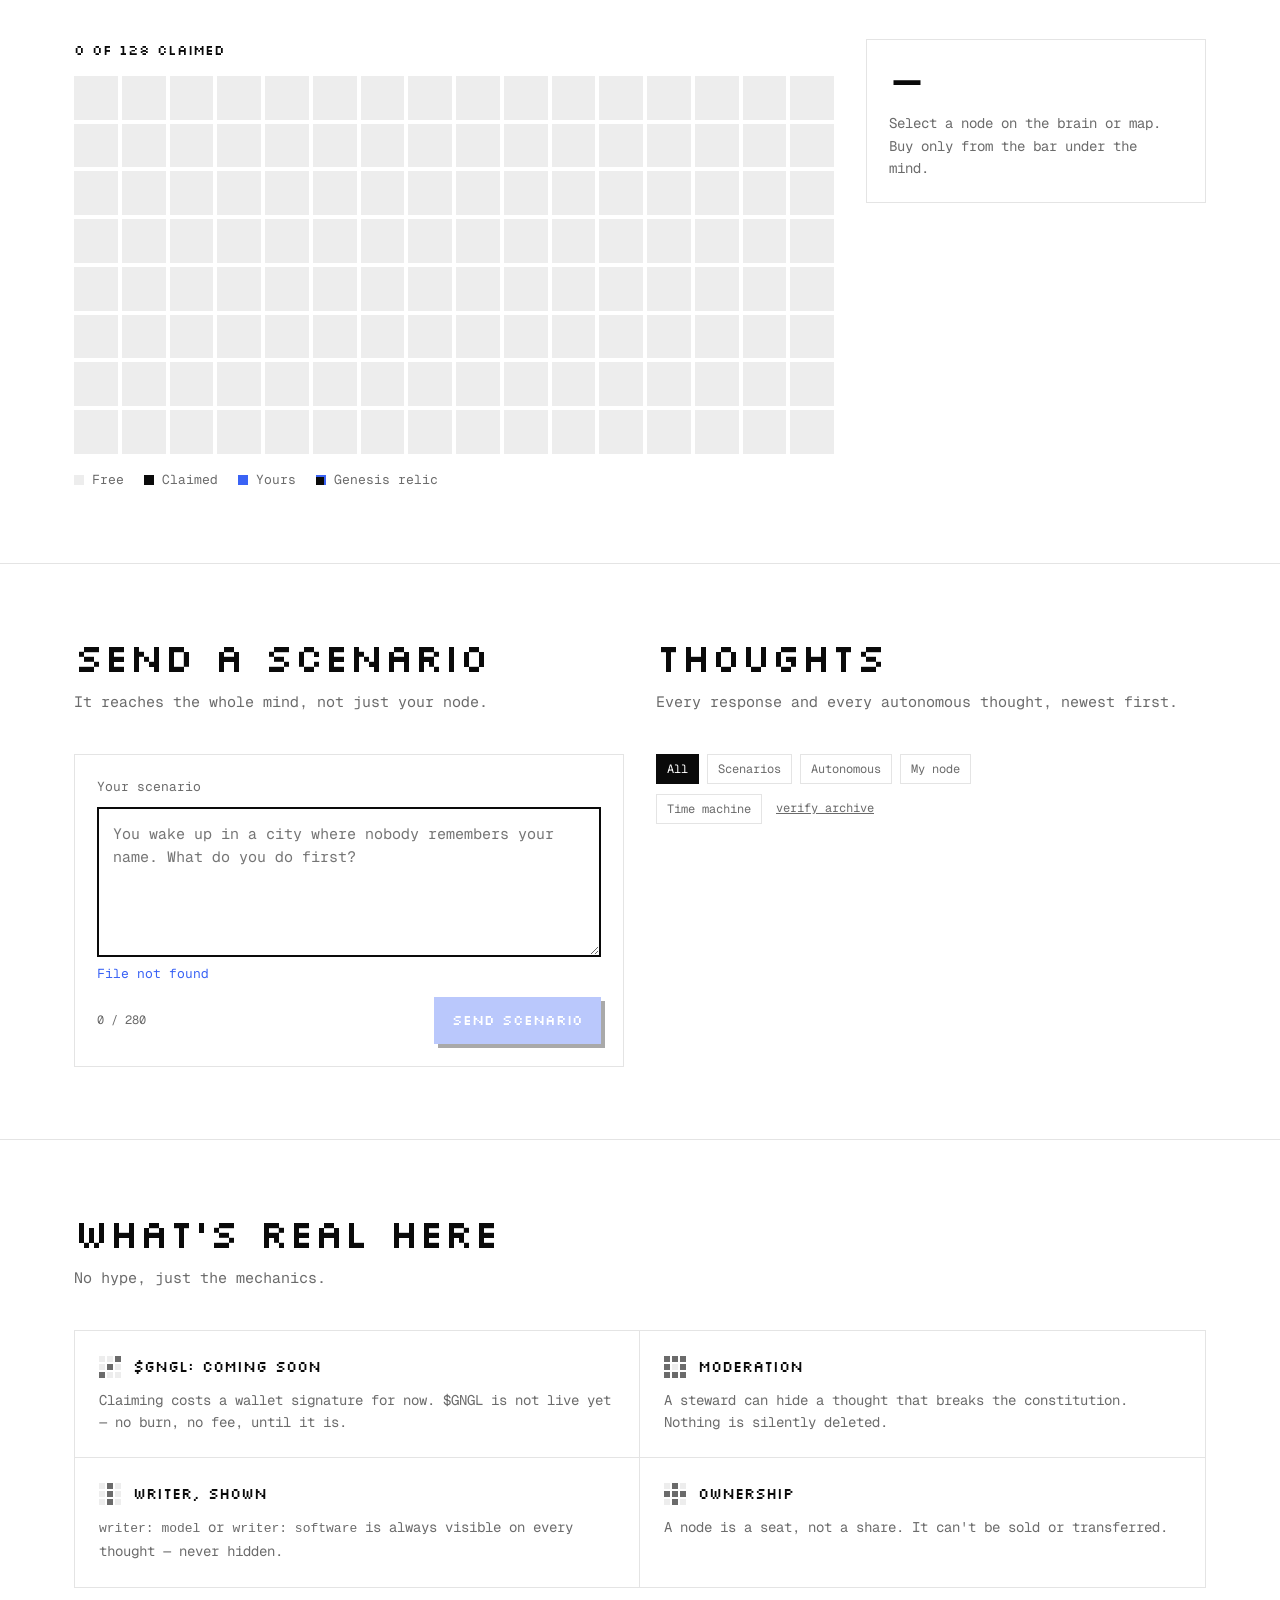
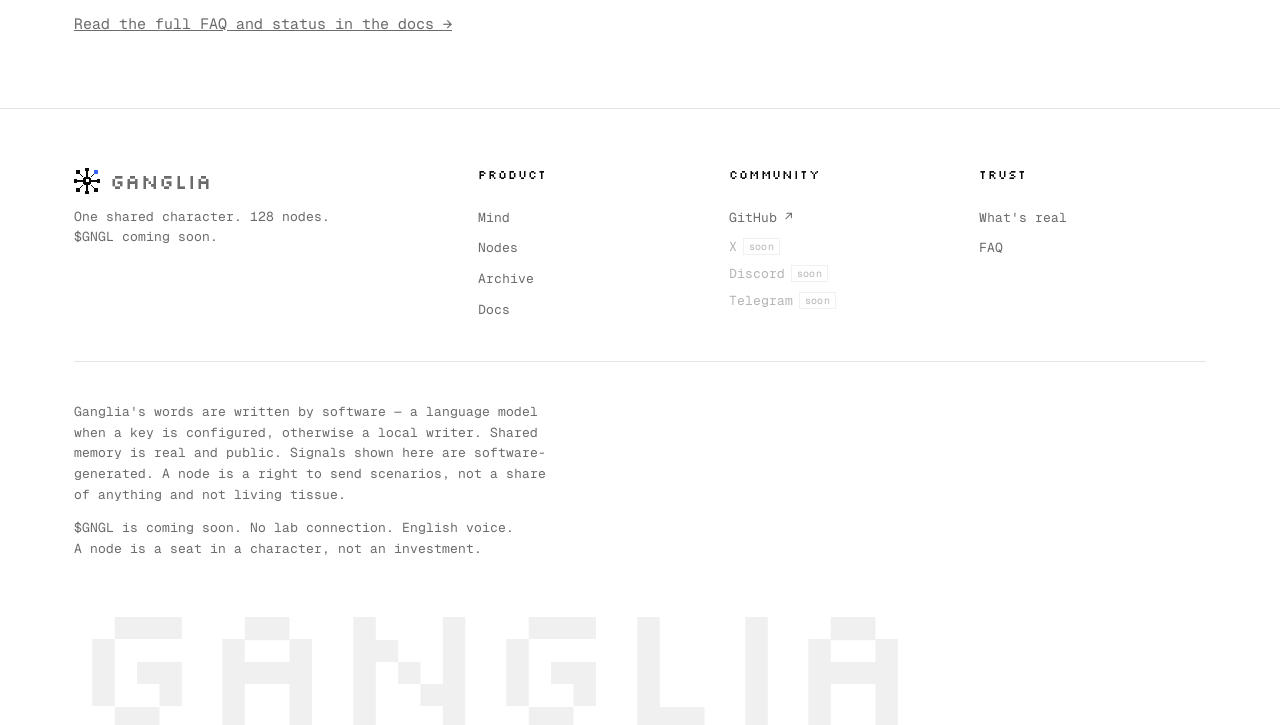
==== commit d0ee5495: "Verifiable archive, time machine, share cards, live stream, presence, mood - Hash-chained archive (l" ====
--- a/index.html
+++ b/index.html
@@ -53,7 +53,7 @@
         <a class="btn ghost" href="/me.html" style="text-decoration:none">Open cabinet</a>
       </div>
       <p class="livebar" id="livebar">
-        <span id="lb-claimed">0/128 claimed</span><i class="dot"></i><span id="lb-scn">0 scenarios</span><i class="dot"></i><span id="lb-last">no thoughts yet</span>
+        <span id="lb-claimed">0/128 claimed</span><i class="dot"></i><span id="lb-scn">0 scenarios</span><i class="dot"></i><span id="lb-last">no thoughts yet</span><span id="lb-watch" hidden></span>
       </p>
       <div class="ticker" id="ticker" hidden>
         <span class="ticker-h">the mind, just now</span>
@@ -152,6 +152,7 @@
           <button type="button" class="chip" data-filter="autonomous">Autonomous</button>
           <button type="button" class="chip" data-filter="mine">My node</button>
         </div>
+        <div class="histrow"><button type="button" class="chip" id="histBtn">Time machine</button><a class="verifylink" href="/api/verify" target="_blank" rel="noopener">verify archive</a></div>
         <div class="feed" id="feed"></div>
       </div>
     </div>
@@ -183,6 +184,27 @@
     </div>
   </section>
 </main>
+
+<div class="sheet" id="historysheet" hidden>
+  <div class="sheet-card hist-card" role="dialog" aria-labelledby="histtitle">
+    <button type="button" class="wallet-x" id="histx" aria-label="Close">×</button>
+    <p class="kicker">time machine</p>
+    <h2 id="histtitle" class="wallet-h">replay the <span>mind</span></h2>
+    <input type="range" id="histRange" min="0" max="0" value="0" aria-label="Scrub through thoughts">
+    <div class="hist-ctl">
+      <button type="button" class="chip" id="histPrev">Prev</button>
+      <button type="button" class="chip" id="histPlay">Play</button>
+      <button type="button" class="chip" id="histNext">Next</button>
+      <span class="chars" id="histPos"></span>
+    </div>
+    <p class="hist-meta" id="histMeta"></p>
+    <p class="hist-scn" id="histScn" hidden></p>
+    <p class="hist-text" id="histText"></p>
+    <div class="states hist-meters" id="histMeters"></div>
+    <div id="histInfluence" class="hist-inf"></div>
+    <p class="wallet-tip" id="histInfNote"></p>
+  </div>
+</div>
 
 <div class="sheet" id="skinsheet" hidden>
   <div class="sheet-card" role="dialog" aria-labelledby="skintitle">
--- a/css/styles.css
+++ b/css/styles.css
@@ -181,6 +181,25 @@
 @keyframes pulse{0%,100%{filter:none}50%{background:var(--acc)}}
 .legend{display:flex;gap:20px;margin-top:16px;font-size:13px;color:var(--dim);flex-wrap:wrap}
 .legend i{display:inline-block;width:10px;height:10px;margin-right:8px;vertical-align:-1px;background:var(--cell)}
+.cell.present{animation:presentpulse 1.4s steps(2) infinite}
+@keyframes presentpulse{50%{box-shadow:0 0 0 2px var(--acc)}}
+.histrow{display:flex;align-items:center;gap:14px;margin:-4px 0 14px}
+.verifylink{font-size:12px;color:var(--dim)}
+.verifylink:hover{color:var(--acc)}
+.hist-card{width:min(640px,100%)}
+#histRange{width:100%;margin:14px 0 8px;accent-color:var(--acc)}
+.hist-ctl{display:flex;align-items:center;gap:8px;margin-bottom:12px}
+.hist-ctl .chars{margin-left:auto}
+.hist-meta{margin:0 0 8px;font-size:12px;color:var(--dim)}
+.hist-scn{margin:0 0 8px;font-size:13px;color:var(--dim);border-left:2px solid var(--acc);padding-left:10px}
+.hist-text{margin:0 0 12px;font-size:15px;min-height:4.5em}
+.hist-meters{padding:10px 0;margin-bottom:8px}
+.hist-inf svg{width:100%;height:auto;display:block;border:1px solid var(--line)}
+.inf-l{fill:none;stroke-width:1;opacity:.55}
+.inf-s{stroke:var(--acc);fill:var(--acc)}
+.inf-a{stroke:var(--dim);fill:var(--dim)}
+.inf-l.inf-s,.inf-l.inf-a{fill:none}
+.inf-t{fill:var(--fg)}
 .legend .c i{background:var(--claimed)} .legend .y i{background:var(--acc)} .legend .g i{background:var(--claimed);box-shadow:inset -3px 3px 0 -1px var(--acc)}
 .cell.genesis::after{content:"";position:absolute;right:2px;top:2px;width:5px;height:5px;background:var(--acc)}
 .cell.yours.genesis::after{background:var(--bg)}
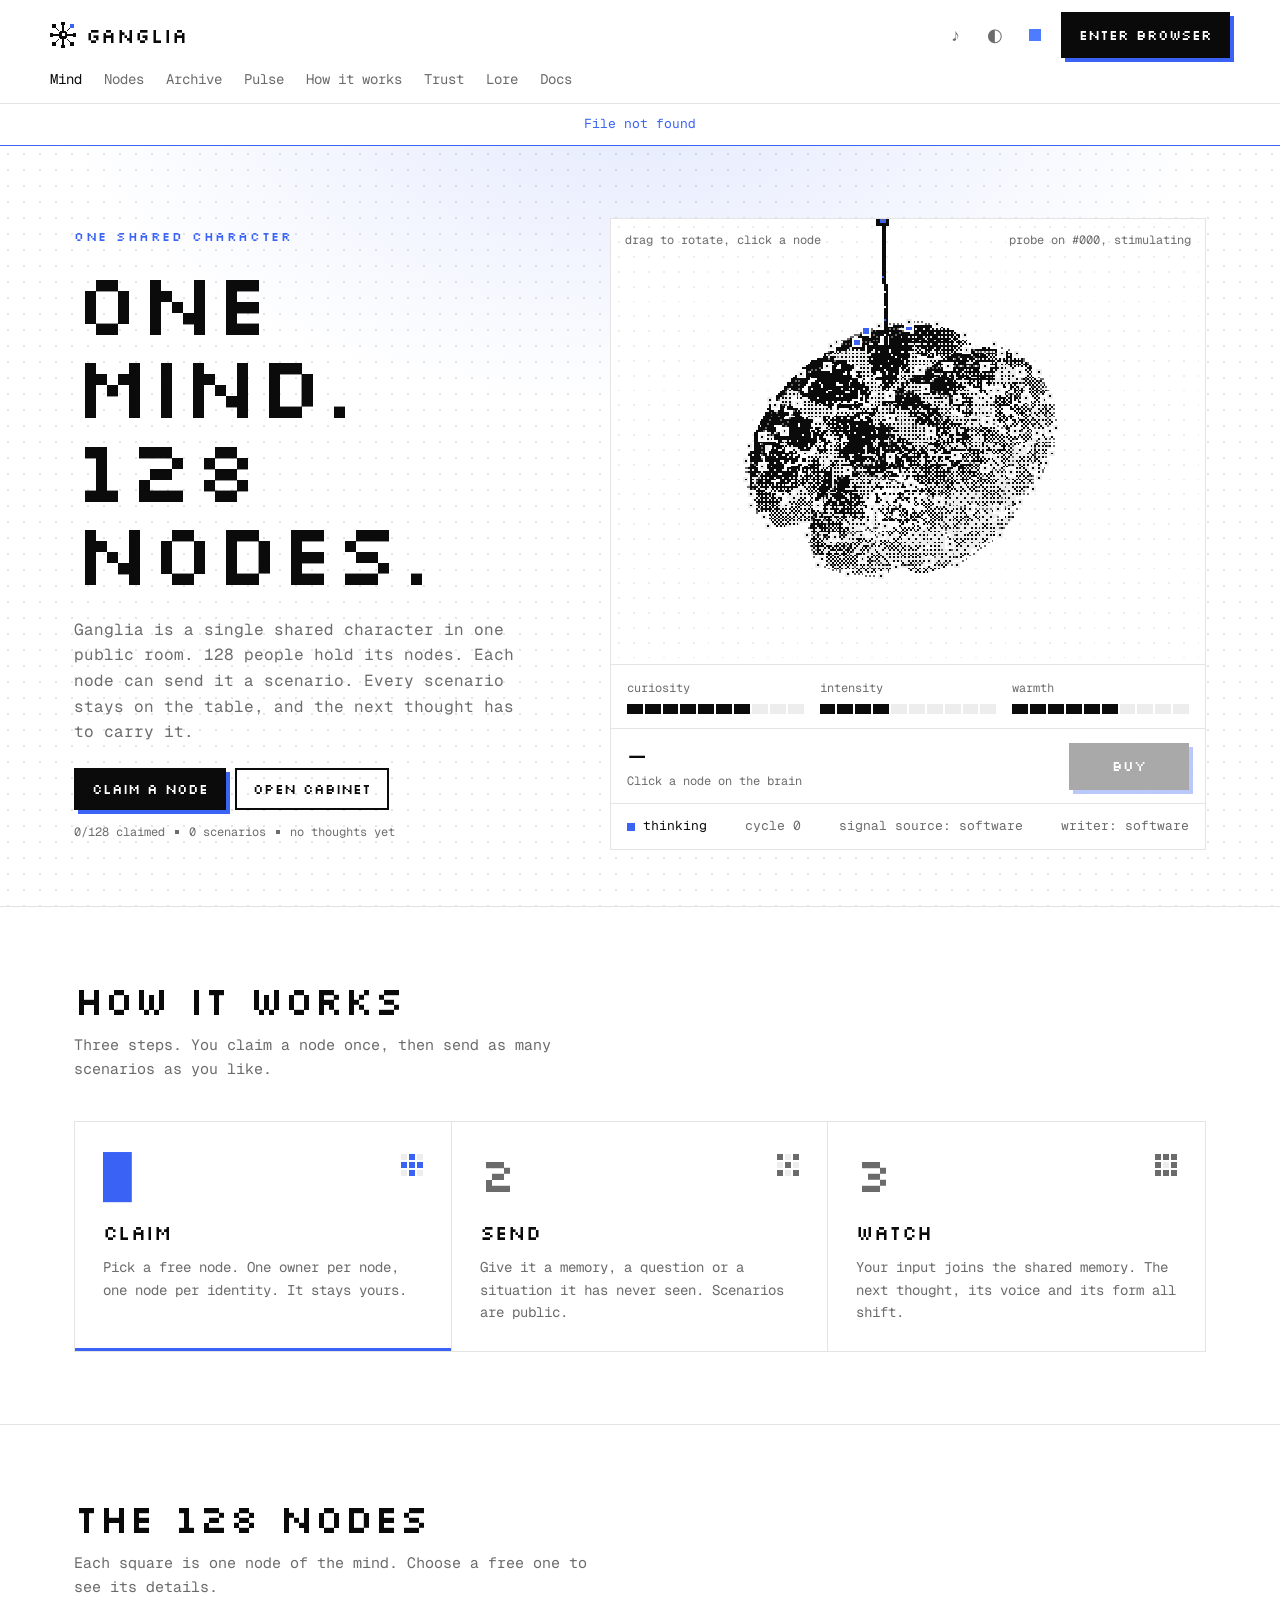
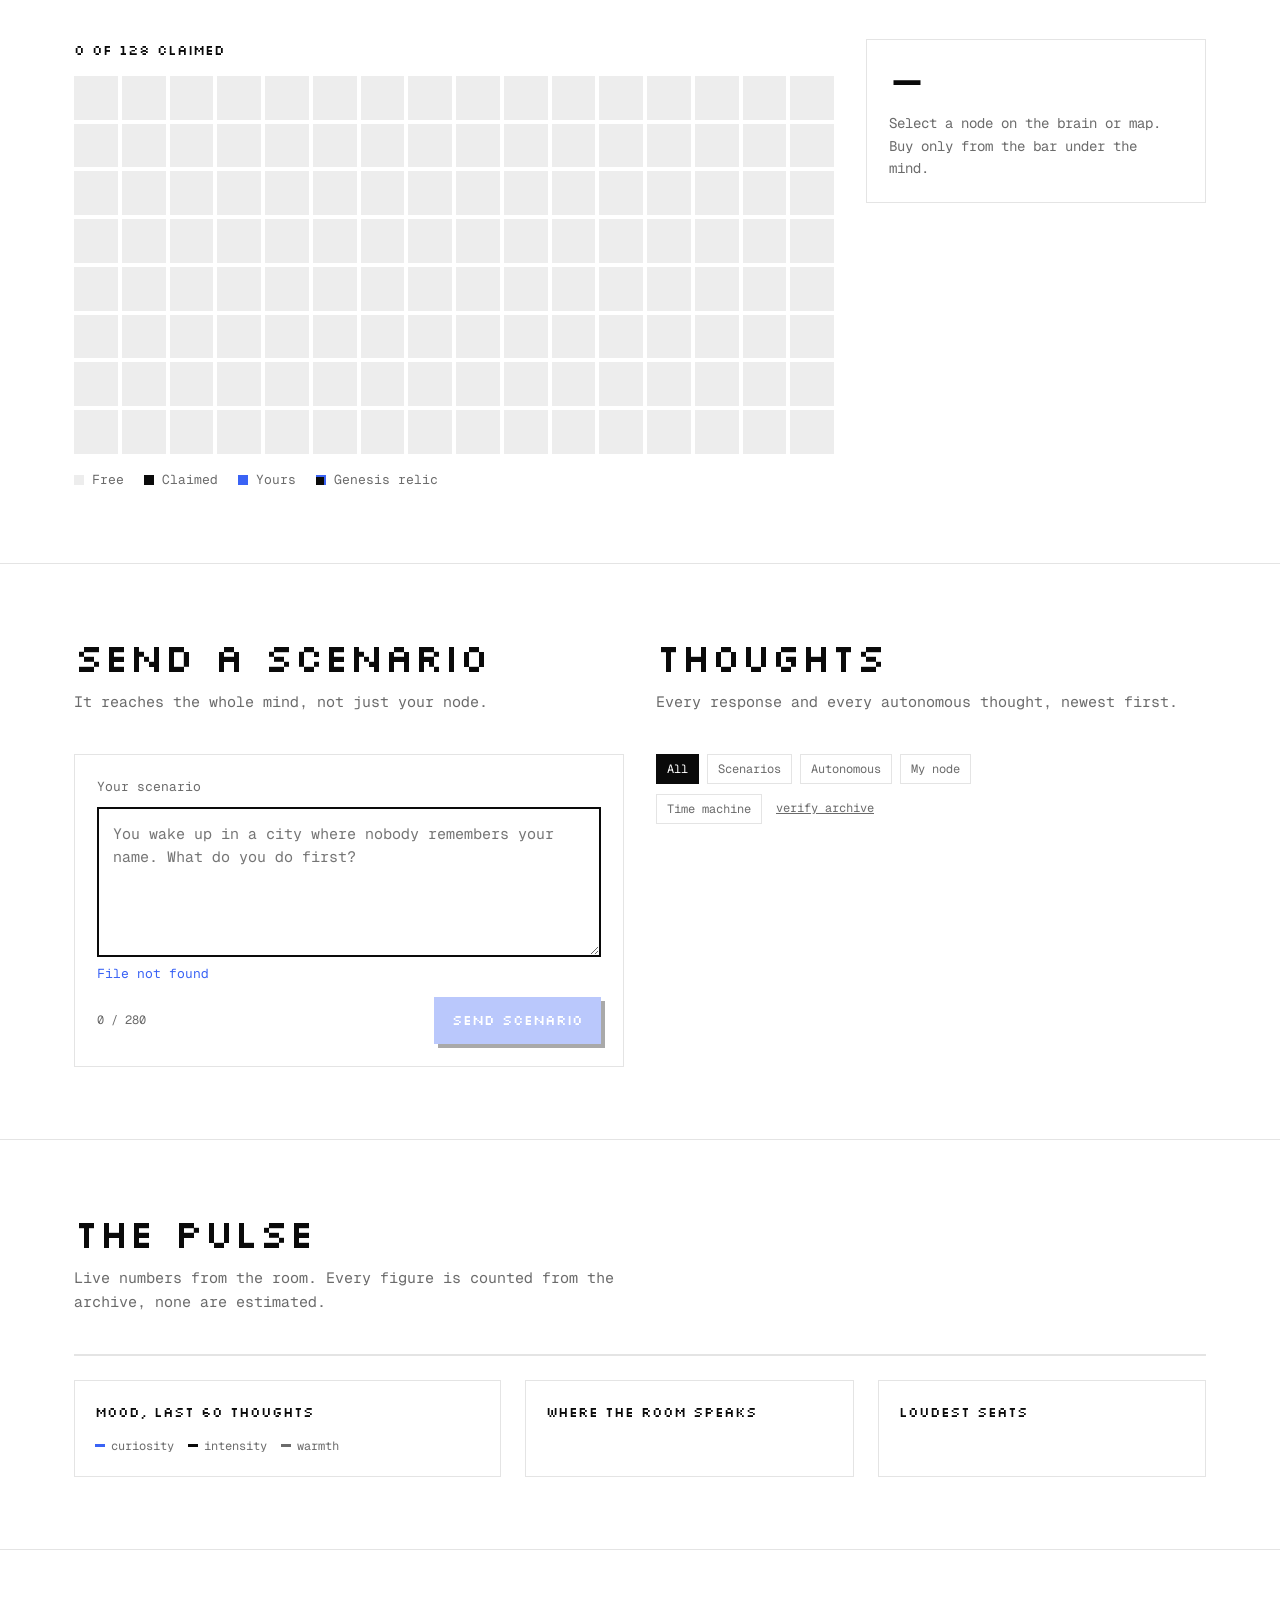
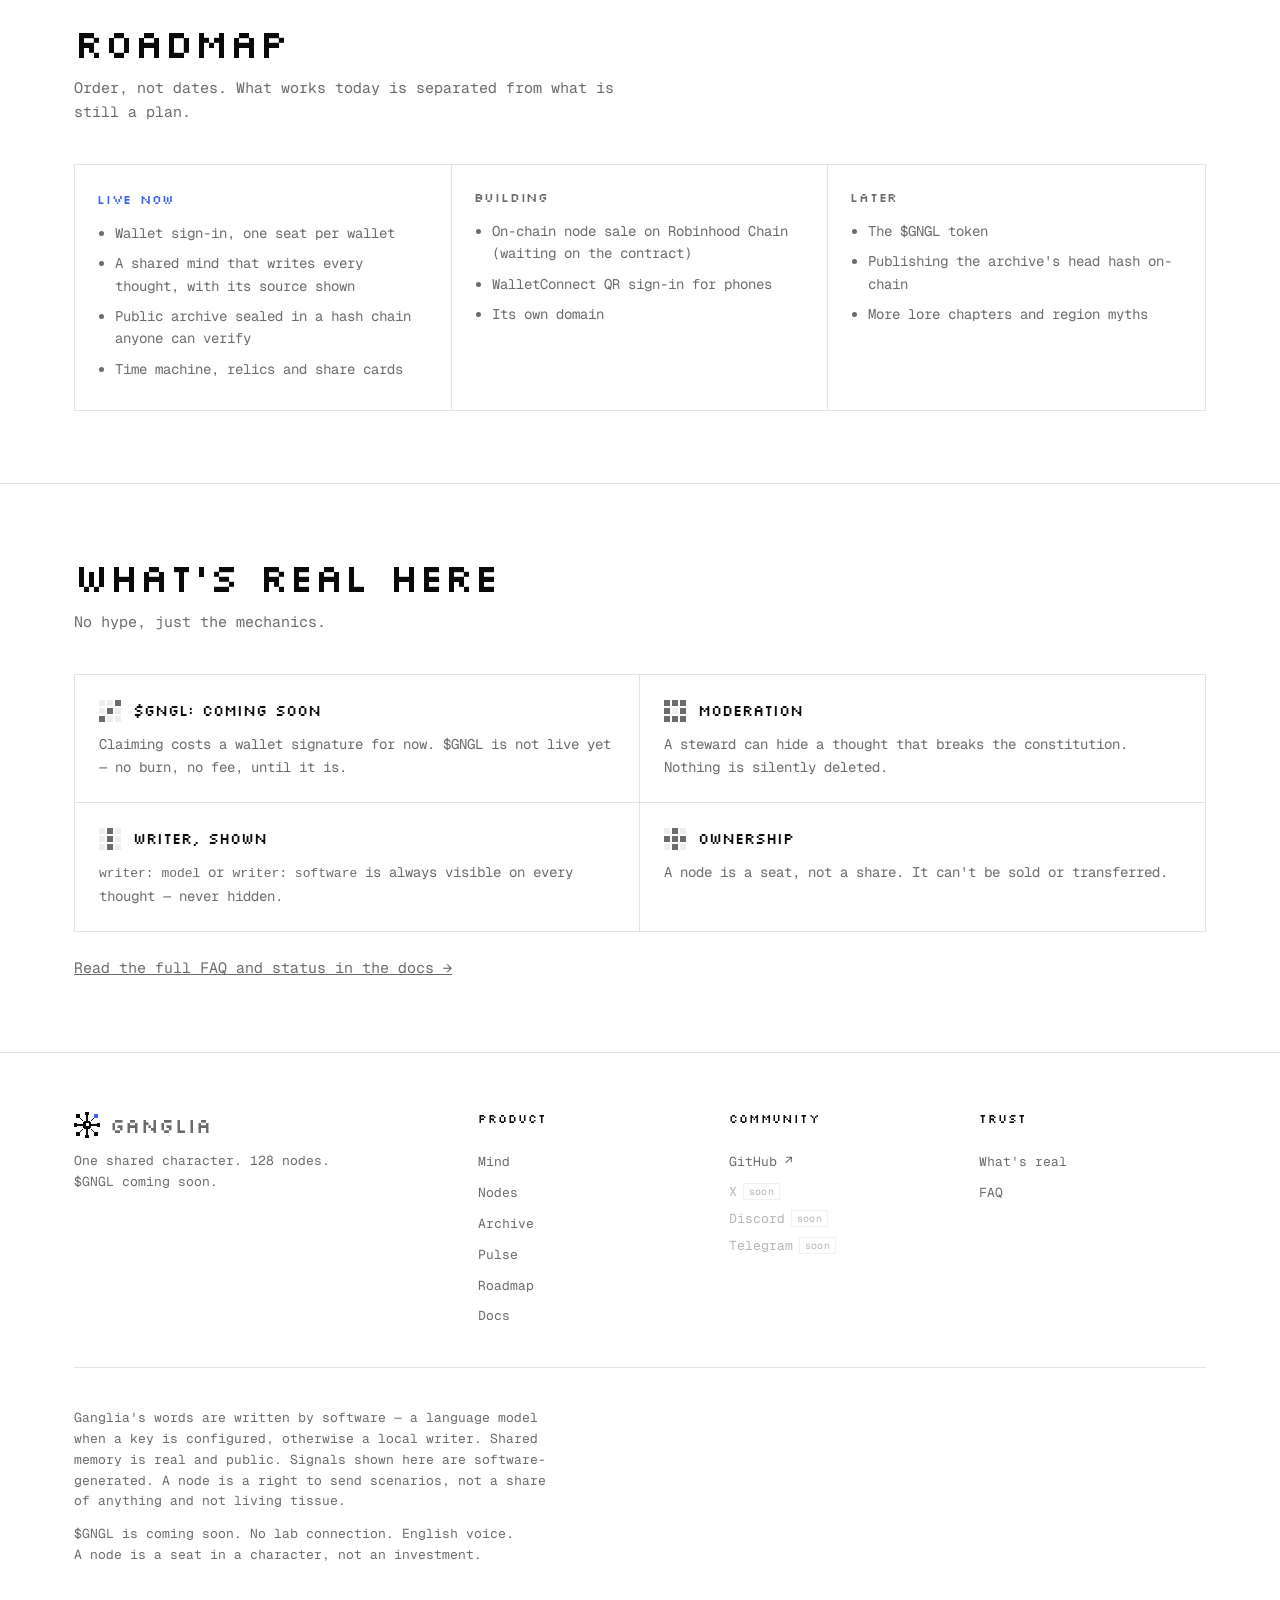
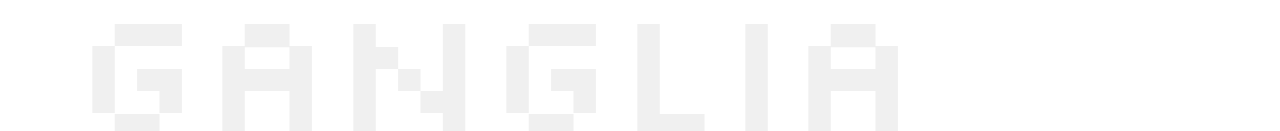
==== commit 79b5ab0b: "Fix stale-cache problem; add Pulse and Roadmap sections - RevalidateStatic ASGI middleware sends Cac" ====
--- a/index.html
+++ b/index.html
@@ -24,7 +24,7 @@
   <div class="wrap bar">
     <a class="brand" href="#top" aria-label="Ganglia home"><svg id="logo" viewBox="0 0 23 23" shape-rendering="crispEdges"></svg>ganglia</a>
     <nav aria-label="Main">
-      <a href="#mind">Mind</a><a href="#nodes">Nodes</a><a href="#archive">Archive</a><a href="#about">How it works</a><a href="#trust">Trust</a><a href="/lore.html">Lore</a><a href="/docs.html">Docs</a>
+      <a href="#mind">Mind</a><a href="#nodes">Nodes</a><a href="#archive">Archive</a><a href="#pulse">Pulse</a><a href="#about">How it works</a><a href="#trust">Trust</a><a href="/lore.html">Lore</a><a href="/docs.html">Docs</a>
     </nav>
     <div class="bar-actions">
       <button class="theme" id="sound" aria-label="Toggle sound" aria-pressed="true" title="Sound: ambient pad + short blips">♪</button>
@@ -154,6 +154,63 @@
         </div>
         <div class="histrow"><button type="button" class="chip" id="histBtn">Time machine</button><a class="verifylink" href="/api/verify" target="_blank" rel="noopener">verify archive</a></div>
         <div class="feed" id="feed"></div>
+      </div>
+    </div>
+  </section>
+
+  <section id="pulse">
+    <div class="wrap">
+      <h2>The pulse</h2>
+      <p class="sub">Live numbers from the room. Every figure is counted from the archive, none are estimated.</p>
+      <div class="stats" id="pulseStats"></div>
+      <div class="pulse-grid">
+        <div class="pulse-card">
+          <h3>Mood, last 60 thoughts</h3>
+          <div id="pulseMood" class="pulse-mood"></div>
+          <p class="pulse-legend"><span class="lg-c">curiosity</span><span class="lg-i">intensity</span><span class="lg-w">warmth</span></p>
+        </div>
+        <div class="pulse-card">
+          <h3>Where the room speaks</h3>
+          <div id="pulseRegions"></div>
+        </div>
+        <div class="pulse-card">
+          <h3>Loudest seats</h3>
+          <ol id="pulseTop" class="toplist"></ol>
+        </div>
+      </div>
+    </div>
+  </section>
+
+  <section id="roadmap">
+    <div class="wrap">
+      <h2>Roadmap</h2>
+      <p class="sub">Order, not dates. What works today is separated from what is still a plan.</p>
+      <div class="road">
+        <div class="road-col">
+          <p class="road-h live">Live now</p>
+          <ul>
+            <li>Wallet sign-in, one seat per wallet</li>
+            <li>A shared mind that writes every thought, with its source shown</li>
+            <li>Public archive sealed in a hash chain anyone can verify</li>
+            <li>Time machine, relics and share cards</li>
+          </ul>
+        </div>
+        <div class="road-col">
+          <p class="road-h">Building</p>
+          <ul>
+            <li>On-chain node sale on Robinhood Chain (waiting on the contract)</li>
+            <li>WalletConnect QR sign-in for phones</li>
+            <li>Its own domain</li>
+          </ul>
+        </div>
+        <div class="road-col">
+          <p class="road-h">Later</p>
+          <ul>
+            <li>The $GNGL token</li>
+            <li>Publishing the archive's head hash on-chain</li>
+            <li>More lore chapters and region myths</li>
+          </ul>
+        </div>
       </div>
     </div>
   </section>
@@ -258,6 +315,8 @@
           <a href="#mind">Mind</a>
           <a href="#nodes">Nodes</a>
           <a href="#archive">Archive</a>
+          <a href="#pulse">Pulse</a>
+          <a href="#roadmap">Roadmap</a>
           <a href="/docs.html">Docs</a>
         </div>
         <div class="foot-col">
--- a/css/styles.css
+++ b/css/styles.css
@@ -183,6 +183,38 @@
 .legend i{display:inline-block;width:10px;height:10px;margin-right:8px;vertical-align:-1px;background:var(--cell)}
 .cell.present{animation:presentpulse 1.4s steps(2) infinite}
 @keyframes presentpulse{50%{box-shadow:0 0 0 2px var(--acc)}}
+.stats{display:grid;grid-template-columns:repeat(auto-fit,minmax(150px,1fr));border:1px solid var(--line);margin-bottom:24px}
+.stat{padding:18px 20px;border-right:1px solid var(--line)}
+.stat:last-child{border-right:0}
+.stat strong{display:block;font-family:var(--px);font-weight:400;font-size:30px;line-height:1.1;color:var(--fg)}
+.stat span{font-size:12px;color:var(--dim)}
+.pulse-grid{display:grid;grid-template-columns:1.3fr 1fr 1fr;gap:24px}
+.pulse-card{border:1px solid var(--line);padding:20px}
+.pulse-card h3{font-family:var(--px);font-weight:400;font-size:14px;margin:0 0 14px}
+.pulse-mood svg{width:100%;height:auto;display:block;border:1px solid var(--line)}
+.p-l{fill:none;stroke-width:1.5}
+.p-c{stroke:var(--acc)}
+.p-i{stroke:var(--fg)}
+.p-w{stroke:var(--dim);stroke-dasharray:3 3}
+.pulse-legend{display:flex;gap:14px;flex-wrap:wrap;margin:10px 0 0;font-size:12px;color:var(--dim)}
+.pulse-legend span::before{content:"";display:inline-block;width:10px;height:3px;margin-right:6px;vertical-align:3px;background:var(--dim)}
+.pulse-legend .lg-c::before{background:var(--acc)}
+.pulse-legend .lg-i::before{background:var(--fg)}
+.rrow{display:grid;grid-template-columns:86px 1fr;gap:4px 10px;align-items:center;margin-bottom:10px;font-size:12px}
+.rrow .meter b{height:8px}
+.rrow em{grid-column:2;font-style:normal;color:var(--dim);font-size:11px}
+.toplist{list-style:none;margin:0;padding:0;display:grid;gap:10px}
+.toplist li{display:flex;align-items:baseline;gap:8px;flex-wrap:wrap;font-size:13px;border-bottom:1px solid var(--line);padding-bottom:8px}
+.toplist a{font-family:var(--px);text-decoration:none;color:var(--acc)}
+.toplist span{color:var(--dim);font-size:12px;margin-left:auto}
+.toplist .tag{font-size:10px}
+.road{display:grid;grid-template-columns:repeat(3,1fr);border:1px solid var(--line)}
+.road-col{padding:22px;border-right:1px solid var(--line)}
+.road-col:last-child{border-right:0}
+.road-h{font-family:var(--px);font-size:13px;letter-spacing:.06em;text-transform:uppercase;color:var(--dim);margin:0 0 12px}
+.road-h.live{color:var(--acc)}
+.road-col ul{margin:0;padding-left:18px;color:var(--dim);font-size:14px}
+.road-col li{margin-bottom:8px}
 .histrow{display:flex;align-items:center;gap:14px;margin:-4px 0 14px}
 .verifylink{font-size:12px;color:var(--dim)}
 .verifylink:hover{color:var(--acc)}
@@ -397,6 +429,9 @@
   .grid{grid-template-columns:repeat(16,minmax(14px,1fr));min-width:0;gap:2px}
   .sheet-card{padding:22px 16px 18px;width:min(440px,calc(100vw - 32px))}
   .wallet-sheet-card{padding:22px 16px 18px}
+  .pulse-grid,.road{grid-template-columns:1fr}
+  .road-col{border-right:0;border-bottom:1px solid var(--line)} .road-col:last-child{border-bottom:0}
+  .stat{border-right:0;border-bottom:1px solid var(--line)}
   .trust-grid{grid-template-columns:1fr}
   .trust-card{border-right:0!important;border-bottom:1px solid var(--line)}
   .trust-card:last-child{border-bottom:0}
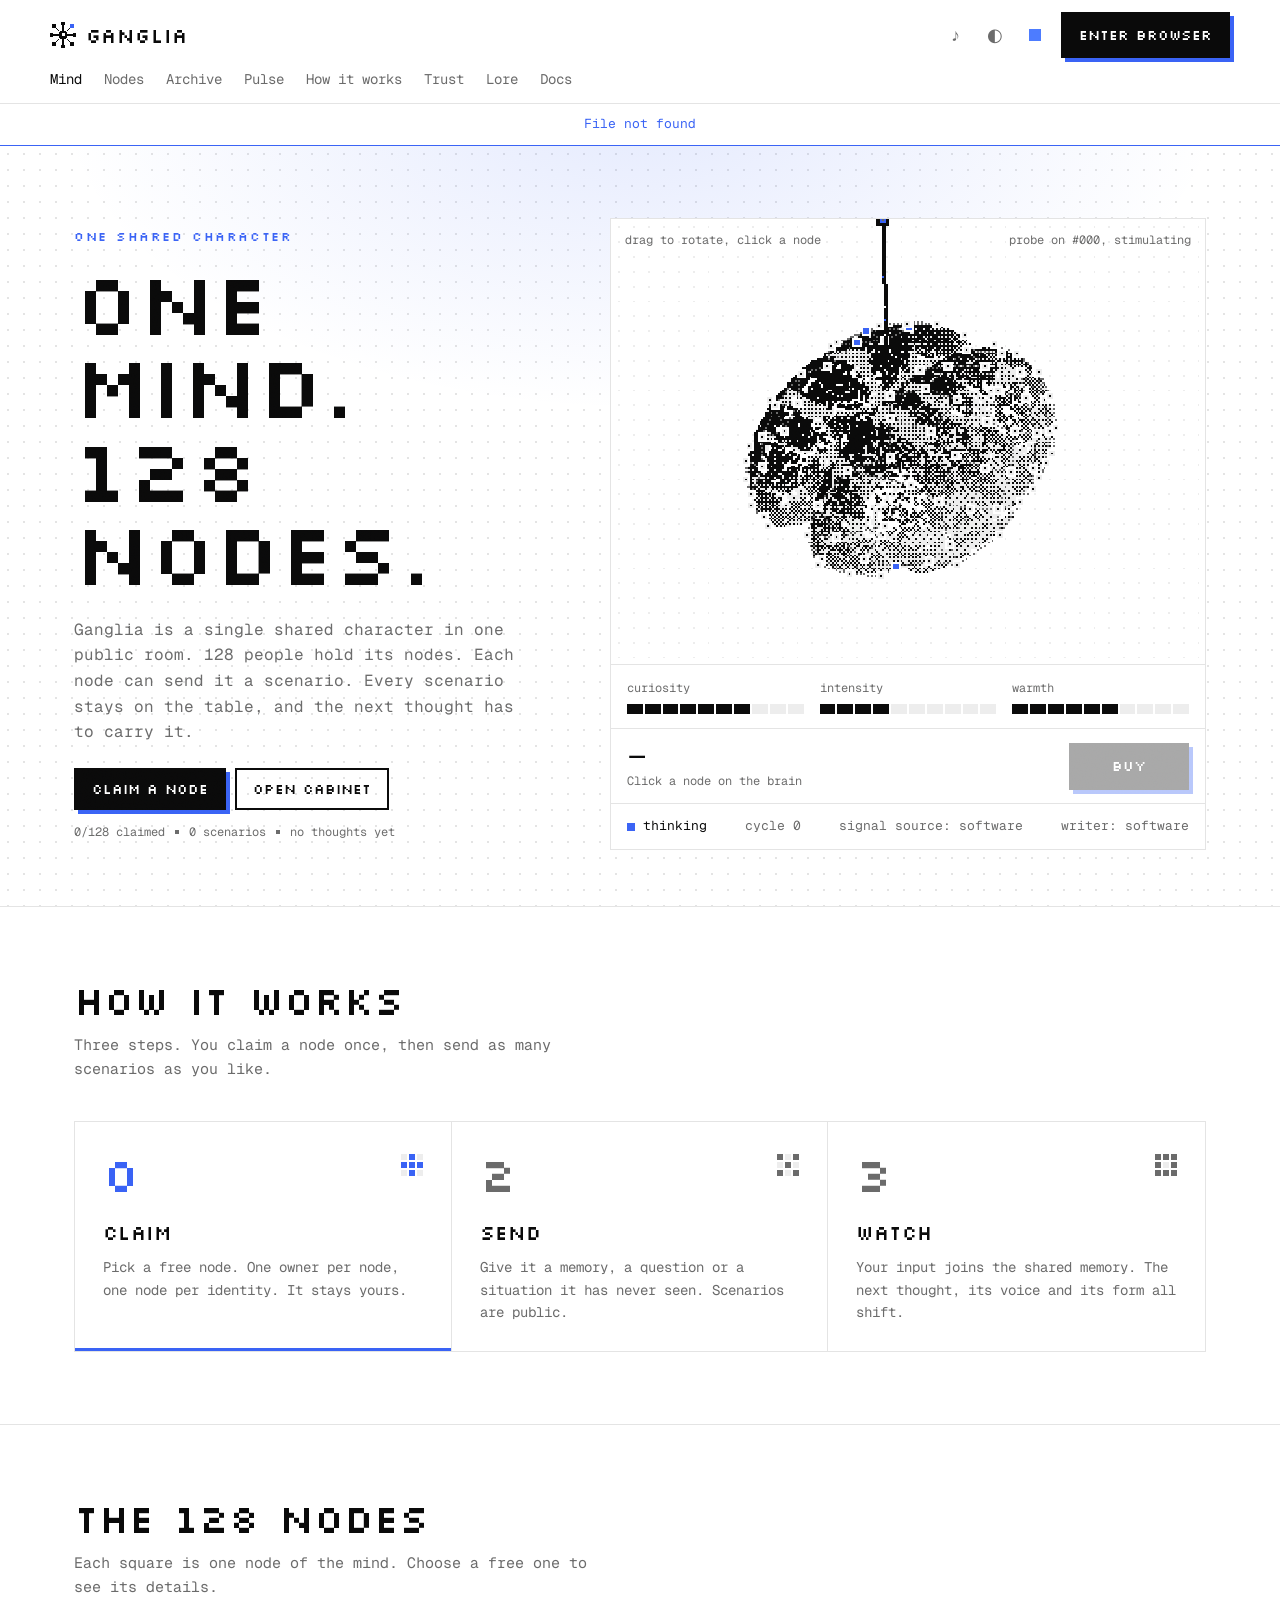
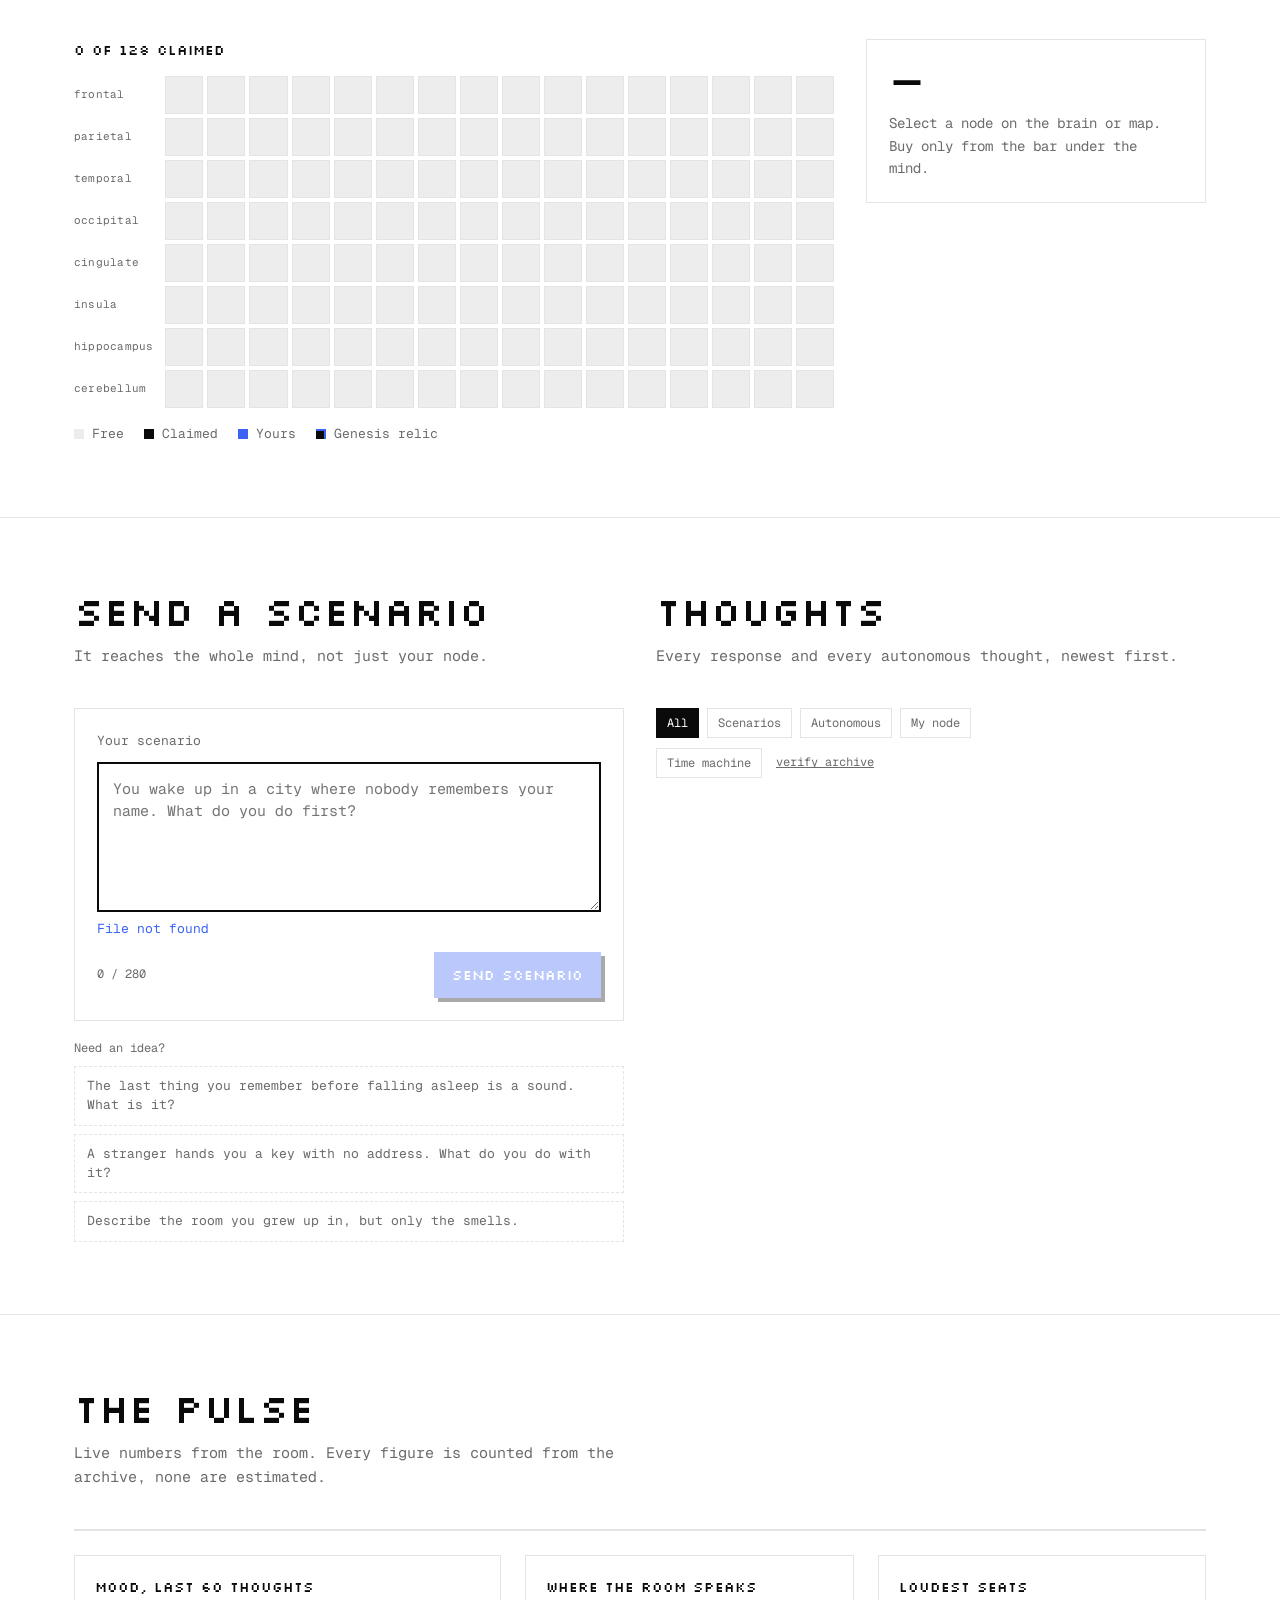
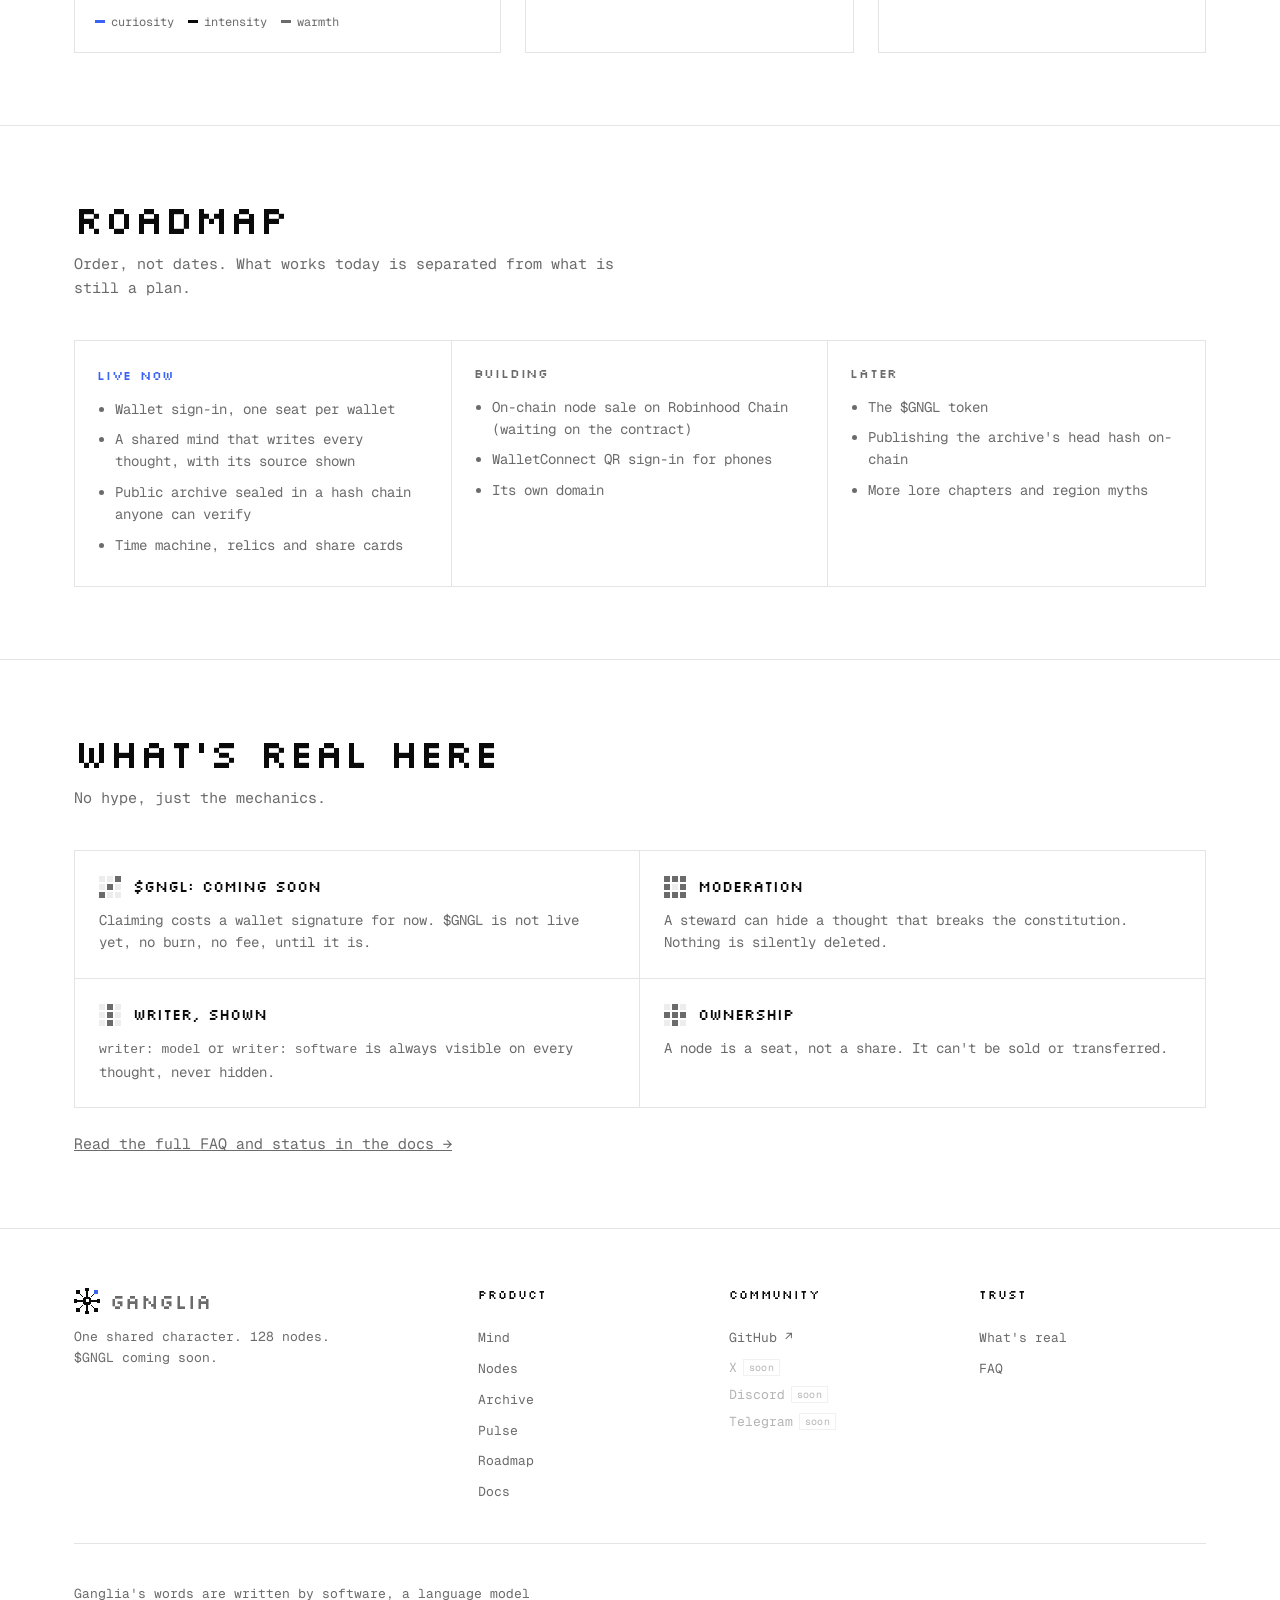
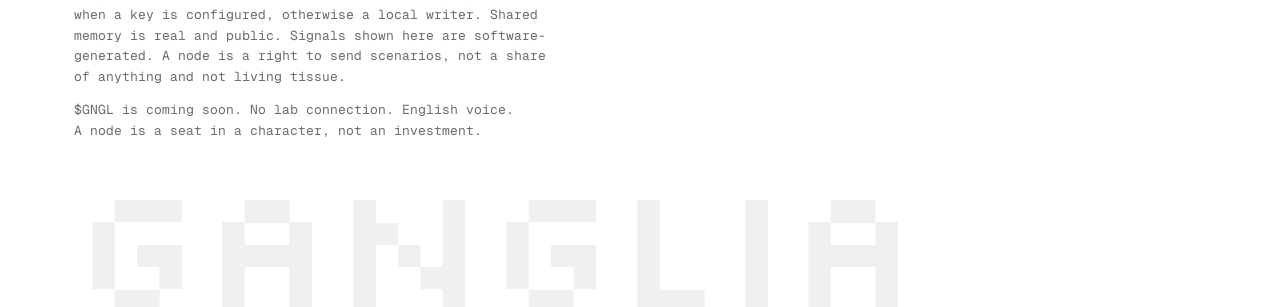
==== commit 82d88f07: "Visual polish from real screenshots; house style for thoughts First pass reviewed with a real Chromi" ====
--- a/index.html
+++ b/index.html
@@ -122,7 +122,7 @@
       <div class="nodes">
         <div>
           <div class="count" id="count"></div>
-          <div class="gridwrap"><div class="grid" id="grid" role="grid" aria-label="Node map"></div></div>
+          <div class="gridwrap"><div class="gridrows"><div class="gridlabels" aria-hidden="true"><span>frontal</span><span>parietal</span><span>temporal</span><span>occipital</span><span>cingulate</span><span>insula</span><span>hippocampus</span><span>cerebellum</span></div><div class="grid" id="grid" role="grid" aria-label="Node map"></div></div></div>
           <div class="legend"><span><i></i>Free</span><span class="c"><i></i>Claimed</span><span class="y"><i></i>Yours</span><span class="g"><i></i>Genesis relic</span></div>
         </div>
         <aside class="panel" id="panel" aria-live="polite"></aside>
@@ -141,6 +141,12 @@
           <textarea id="scn" maxlength="280" placeholder="You wake up in a city where nobody remembers your name. What do you do first?" disabled></textarea>
           <p class="err" id="err" hidden></p>
           <div class="row"><span class="chars" id="chars">0 / 280</span><button class="btn acc" id="send" disabled>Send scenario</button></div>
+        </div>
+        <div class="ideas" id="ideas">
+          <p class="ideas-h">Need an idea?</p>
+          <button type="button" class="idea">The last thing you remember before falling asleep is a sound. What is it?</button>
+          <button type="button" class="idea">A stranger hands you a key with no address. What do you do with it?</button>
+          <button type="button" class="idea">Describe the room you grew up in, but only the smells.</button>
         </div>
       </div>
       <div>
@@ -222,7 +228,7 @@
       <div class="trust-grid">
         <div class="trust-card">
           <div class="card-top"><div class="nodemark" aria-hidden="true"><i></i><i></i><i class="on"></i><i></i><i class="on"></i><i></i><i class="on"></i><i></i><i></i></div><h3>$GNGL: coming soon</h3></div>
-          <p>Claiming costs a wallet signature for now. $GNGL is not live yet — no burn, no fee, until it is.</p>
+          <p>Claiming costs a wallet signature for now. $GNGL is not live yet, no burn, no fee, until it is.</p>
         </div>
         <div class="trust-card">
           <div class="card-top"><div class="nodemark" aria-hidden="true"><i class="on"></i><i class="on"></i><i class="on"></i><i class="on"></i><i></i><i class="on"></i><i class="on"></i><i class="on"></i><i class="on"></i></div><h3>Moderation</h3></div>
@@ -230,7 +236,7 @@
         </div>
         <div class="trust-card">
           <div class="card-top"><div class="nodemark" aria-hidden="true"><i></i><i class="on"></i><i></i><i></i><i class="on"></i><i></i><i></i><i class="on"></i><i></i></div><h3>Writer, shown</h3></div>
-          <p><code>writer: model</code> or <code>writer: software</code> is always visible on every thought — never hidden.</p>
+          <p><code>writer: model</code> or <code>writer: software</code> is always visible on every thought, never hidden.</p>
         </div>
         <div class="trust-card">
           <div class="card-top"><div class="nodemark" aria-hidden="true"><i></i><i class="on"></i><i></i><i class="on"></i><i class="on"></i><i class="on"></i><i></i><i class="on"></i><i></i></div><h3>Ownership</h3></div>
@@ -268,7 +274,7 @@
     <button type="button" class="wallet-x" id="skinx" aria-label="Close">×</button>
     <p class="kicker">cosmetic, local only</p>
     <h2 id="skintitle" class="wallet-h">brain <span>skin</span></h2>
-    <p class="wallet-tip">Purely visual — changes the mind's colours on this device. Nothing about ownership or the product changes.</p>
+    <p class="wallet-tip">Purely visual, changes the mind's colours on this device. Nothing about ownership or the product changes.</p>
     <div class="skin-list" id="skinList">
       <button type="button" class="skin-opt" data-skin="">
         <i class="skin-swatch" style="--sw:#4D7CFF"></i><span>Default</span>
@@ -333,7 +339,7 @@
         </div>
       </div>
     </div>
-    <p>Ganglia's words are written by software — a language model when a key is configured, otherwise a local writer. Shared memory is real and public. Signals shown here are software-generated. A node is a right to send scenarios, not a share of anything and not living tissue.</p>
+    <p>Ganglia's words are written by software, a language model when a key is configured, otherwise a local writer. Shared memory is real and public. Signals shown here are software-generated. A node is a right to send scenarios, not a share of anything and not living tissue.</p>
     <p>$GNGL is coming soon. No lab connection. English voice.<br>A node is a seat in a character, not an investment.</p>
     <div class="foot-wordmark" aria-hidden="true">GANGLIA</div>
   </div>
--- a/css/styles.css
+++ b/css/styles.css
@@ -103,6 +103,7 @@
 .ticker-h{display:block;font-family:var(--px);font-size:11px;letter-spacing:.1em;text-transform:uppercase;color:var(--acc);margin-bottom:6px}
 .ticker-t{margin:0;font-size:14px;color:var(--fg);min-height:3.2em}
 .ticker-t::after{content:"";display:inline-block;width:7px;height:14px;background:var(--acc);margin-left:3px;vertical-align:-2px;animation:blink .8s steps(2) infinite}
+#lb-watch{display:inline-flex;align-items:center;gap:10px}
 .livebar .dot{width:4px;height:4px;background:var(--dim);flex:none}
 .wallet-sheet{position:fixed;inset:0;z-index:40;background:rgba(0,0,0,.55);display:flex;align-items:center;justify-content:center;padding:24px}
 .wallet-sheet[hidden]{display:none!important}
@@ -147,7 +148,7 @@
 .meter b.on{background:var(--fg)}
 
 /* sections */
-section{padding:72px 0;border-top:1px solid var(--line);scroll-margin-top:64px}
+section{padding:72px 0;border-top:1px solid var(--line);scroll-margin-top:120px}
 h2{font-family:var(--px);font-weight:400;font-size:clamp(28px,4vw,40px);line-height:1.05;margin:0 0 12px}
 .sub{color:var(--dim);max-width:60ch;margin:0 0 40px}
 
@@ -172,7 +173,7 @@
 .nodes{display:grid;grid-template-columns:1fr 340px;gap:32px;align-items:start}
 .gridwrap{overflow-x:auto}
 .grid{display:grid;grid-template-columns:repeat(16,minmax(28px,1fr));gap:4px;min-width:520px}
-.cell{aspect-ratio:1;border:0;padding:0;background:var(--cell);position:relative;transition:transform var(--d-1) var(--ease-snap)}
+.cell{outline:1px solid var(--line);outline-offset:-1px;aspect-ratio:1;border:0;padding:0;background:var(--cell);position:relative;transition:transform var(--d-1) var(--ease-snap)}
 .cell.claimed{background:var(--claimed)}
 .cell.yours{background:var(--acc)}
 .cell.sel{box-shadow:0 0 0 2px var(--bg),0 0 0 4px var(--acc)}
@@ -193,6 +194,9 @@
 .pulse-card h3{font-family:var(--px);font-weight:400;font-size:14px;margin:0 0 14px}
 .pulse-mood svg{width:100%;height:auto;display:block;border:1px solid var(--line)}
 .p-l{fill:none;stroke-width:1.5}
+.p-g{stroke:var(--line);stroke-width:1}
+.p-ax{fill:var(--dim);font-size:11px;font-family:var(--mono)}
+.pulse-now{margin:10px 0 0;font-size:12px;color:var(--dim)}
 .p-c{stroke:var(--acc)}
 .p-i{stroke:var(--fg)}
 .p-w{stroke:var(--dim);stroke-dasharray:3 3}
@@ -215,6 +219,14 @@
 .road-h.live{color:var(--acc)}
 .road-col ul{margin:0;padding-left:18px;color:var(--dim);font-size:14px}
 .road-col li{margin-bottom:8px}
+.gridrows{display:flex;gap:12px;align-items:stretch}
+.gridrows .grid{flex:1}
+.gridlabels{display:grid;grid-template-rows:repeat(8,1fr);gap:4px;flex:none}
+.gridlabels span{display:flex;align-items:center;font-size:11px;color:var(--dim);letter-spacing:.02em}
+.ideas{margin-top:18px;display:grid;gap:8px}
+.ideas-h{margin:0;font-size:12px;color:var(--dim)}
+.idea{text-align:left;background:transparent;border:1px dashed var(--line);color:var(--dim);padding:10px 12px;font-size:13px;line-height:1.45;transition:border-color var(--d-1) var(--ease-out),color var(--d-1) var(--ease-out)}
+.idea:hover{border-color:var(--acc);color:var(--fg)}
 .histrow{display:flex;align-items:center;gap:14px;margin:-4px 0 14px}
 .verifylink{font-size:12px;color:var(--dim)}
 .verifylink:hover{color:var(--acc)}
@@ -429,6 +441,8 @@
   .grid{grid-template-columns:repeat(16,minmax(14px,1fr));min-width:0;gap:2px}
   .sheet-card{padding:22px 16px 18px;width:min(440px,calc(100vw - 32px))}
   .wallet-sheet-card{padding:22px 16px 18px}
+  .gridlabels{display:none}
+  .stat:last-child:nth-child(odd){grid-column:1/-1}
   .pulse-grid,.road{grid-template-columns:1fr}
   .road-col{border-right:0;border-bottom:1px solid var(--line)} .road-col:last-child{border-bottom:0}
   .stat{border-right:0;border-bottom:1px solid var(--line)}
